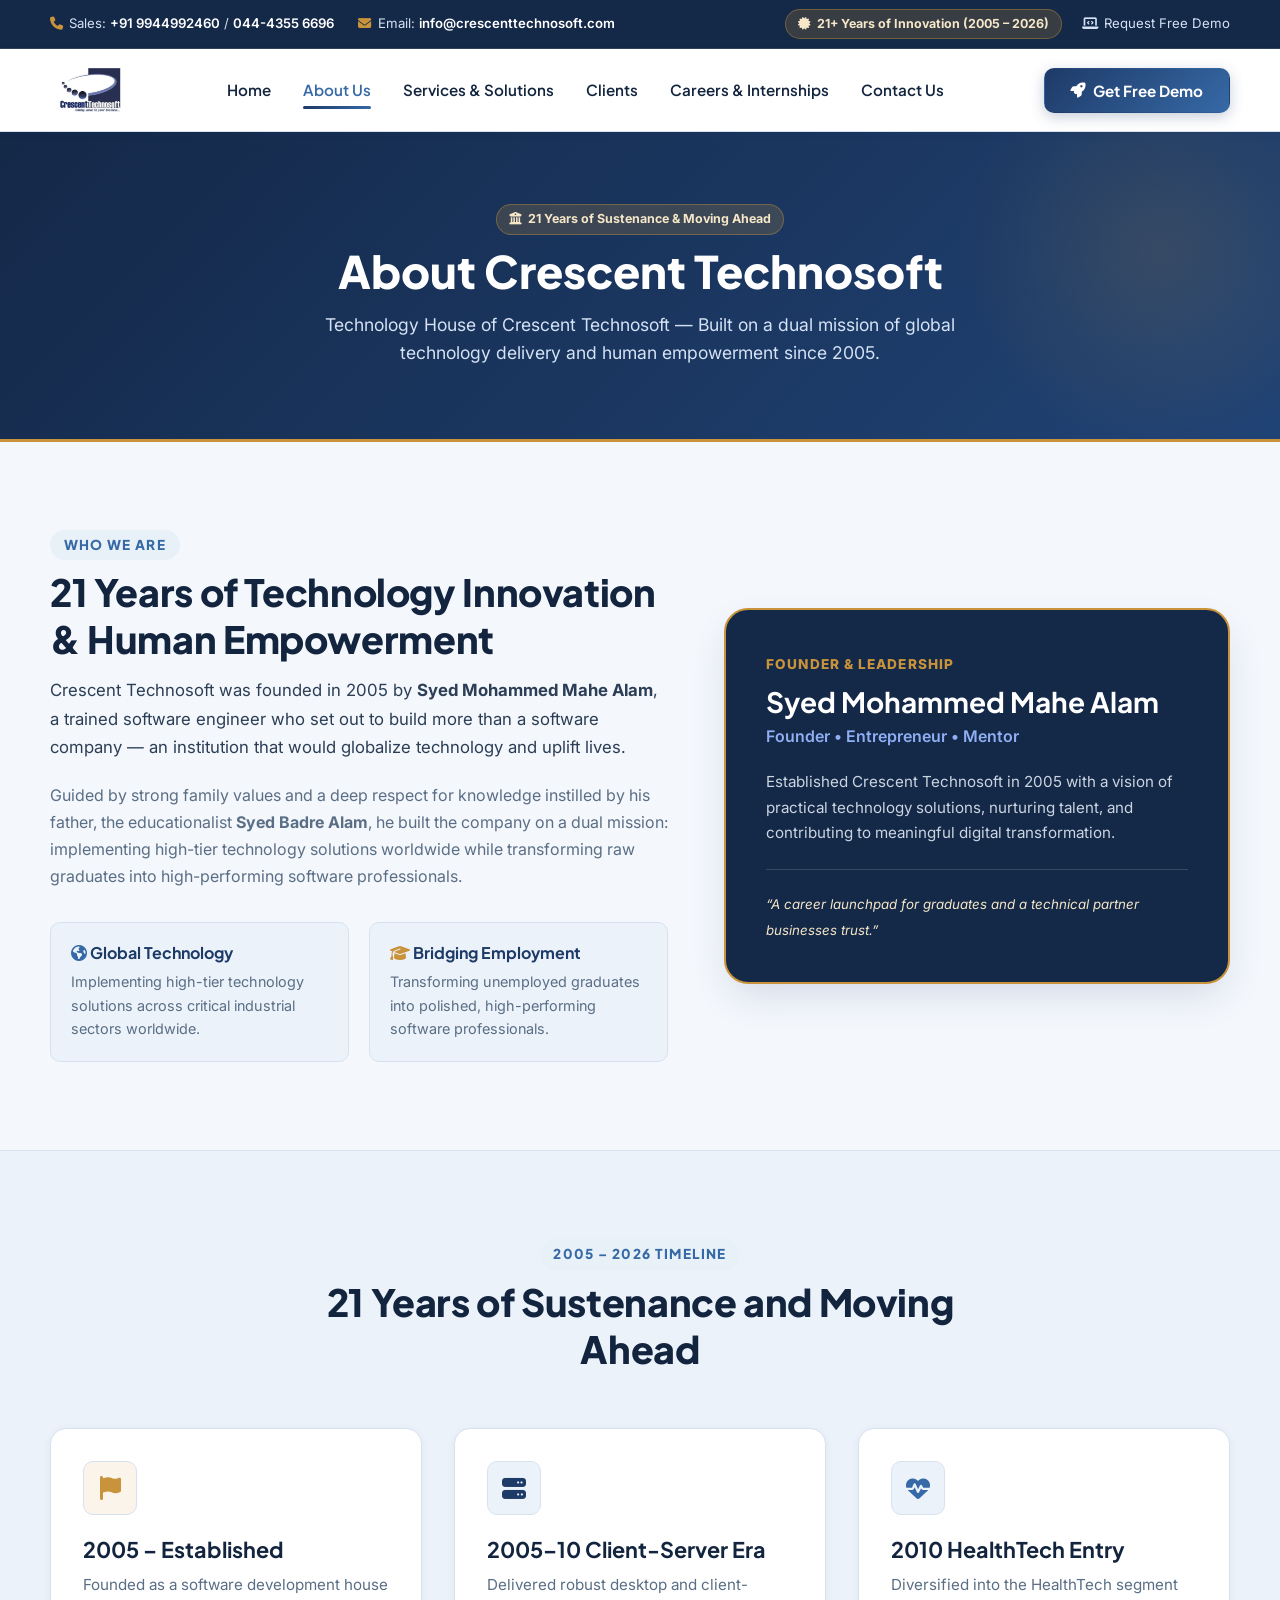
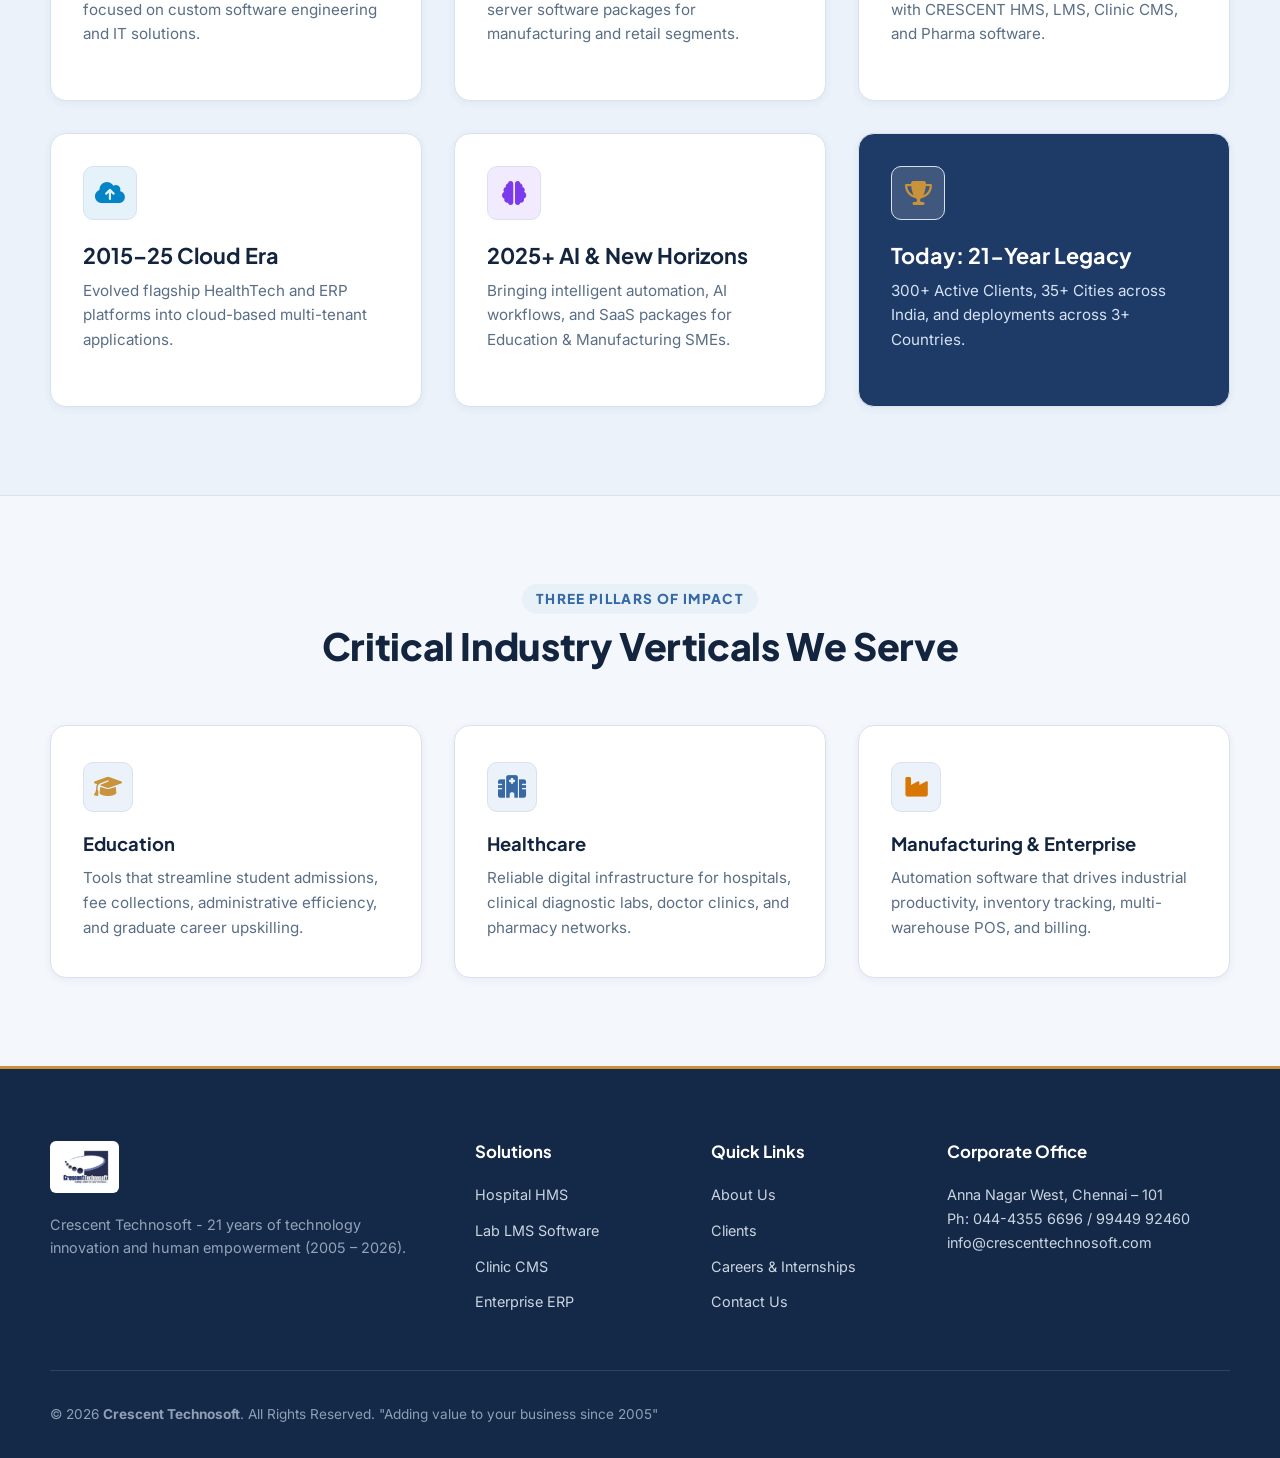
==== about.html @ 534c6450 "First commit" ====
<!DOCTYPE html>
<html lang="en">
<head>
  <meta charset="UTF-8">
  <meta name="viewport" content="width=device-width, initial-scale=1.0">
  <title>About Us | Crescent Technosoft - 21 Years of Technology Innovation (2005 - 2026)</title>
  <meta name="description" content="Learn about Crescent Technosoft founded in 2005 by Syed Mohammed Mahe Alam. Over 21 years empowering 300+ clients across 35+ cities and 3 countries in Healthcare, Education, and Manufacturing.">
  
  <link rel="stylesheet" href="css/styles.css">
  <link rel="stylesheet" href="https://cdnjs.cloudflare.com/ajax/libs/font-awesome/6.4.0/css/all.min.css">
</head>
<body>

  <!-- Top Contact Bar -->
  <header>
    <div class="top-bar">
      <div class="container top-bar-inner">
        <div class="top-contact-list">
          <div class="top-contact-item">
            <i class="fa-solid fa-phone" style="color:var(--accent-gold);"></i>
            <span>Sales: <a href="tel:+919944992460">+91 9944992460</a> / <a href="tel:04443556696">044-4355 6696</a></span>
          </div>
          <div class="top-contact-item">
            <i class="fa-solid fa-envelope" style="color:var(--accent-gold);"></i>
            <span>Email: <a href="mailto:info@crescenttechnosoft.com">info@crescenttechnosoft.com</a></span>
          </div>
        </div>
        <div class="top-right-links">
          <div class="badge-gold">
            <i class="fa-solid fa-certificate"></i>
            <span>21+ Years of Innovation (2005 – 2026)</span>
          </div>
          <a href="#" class="top-contact-item open-demo-modal"><i class="fa-solid fa-laptop-code"></i> Request Free Demo</a>
        </div>
      </div>
    </div>

    <!-- Main Navigation -->
    <nav class="main-header">
      <div class="container nav-container">
        <a href="index.html" class="logo-wrapper" title="Crescent Technosoft Logo">
          <img src="assets/logo.png" alt="Crescent Technosoft Logo - Adding value to your business">
        </a>
        <ul class="nav-menu">
          <li><a href="index.html" class="nav-link">Home</a></li>
          <li><a href="about.html" class="nav-link active">About Us</a></li>
          <li><a href="solutions.html" class="nav-link">Services & Solutions</a></li>
          <li><a href="clients.html" class="nav-link">Clients</a></li>
          <li><a href="careers.html" class="nav-link">Careers & Internships</a></li>
          <li><a href="contact.html" class="nav-link">Contact Us</a></li>
        </ul>
        <div style="display:flex; align-items:center; gap:1rem;">
          <button class="btn btn-primary open-demo-modal"><i class="fa-solid fa-rocket"></i> Get Free Demo</button>
          <button class="mobile-toggle" aria-label="Toggle Navigation"><i class="fa-solid fa-bars"></i></button>
        </div>
      </div>
    </nav>
  </header>

  <!-- Mobile Navigation Drawer -->
  <div class="mobile-drawer">
    <div>
      <div class="mobile-drawer-header">
        <img src="assets/logo.png" alt="Crescent Technosoft Logo" style="height:44px;">
        <button class="close-drawer"><i class="fa-solid fa-xmark"></i></button>
      </div>
      <ul class="mobile-nav-list">
        <li><a href="index.html" class="mobile-nav-link">Home</a></li>
        <li><a href="about.html" class="mobile-nav-link">About Us</a></li>
        <li><a href="solutions.html" class="mobile-nav-link">Services & Solutions</a></li>
        <li><a href="clients.html" class="mobile-nav-link">Our Clients</a></li>
        <li><a href="careers.html" class="mobile-nav-link">Careers & Internships</a></li>
        <li><a href="contact.html" class="mobile-nav-link">Contact Us</a></li>
      </ul>
    </div>
    <div style="margin-top:2rem;">
      <button class="btn btn-primary open-demo-modal" style="width:100%;">Book Software Demo</button>
    </div>
  </div>
  <div class="drawer-overlay"></div>

  <!-- Page Banner Header (Never Empty!) -->
  <section class="page-banner">
    <div class="container">
      <span class="badge-gold"><i class="fa-solid fa-building-columns"></i> 21 Years of Sustenance & Moving Ahead</span>
      <h1 class="page-banner-title">About Crescent Technosoft</h1>
      <p class="page-banner-subtitle">Technology House of Crescent Technosoft — Built on a dual mission of global technology delivery and human empowerment since 2005.</p>
    </div>
  </section>

  <!-- Who We Are -->
  <section class="section">
    <div class="container">
      <div style="display:grid; grid-template-columns: 1.1fr 0.9fr; gap:3.5rem; align-items:center;">
        <div>
          <span class="section-subtitle">Who We Are</span>
          <h2 class="section-title">21 Years of Technology Innovation & Human Empowerment</h2>
          <p style="margin-bottom:1.25rem; color:var(--text-body); font-size:1.05rem; line-height:1.7;">
            Crescent Technosoft was founded in 2005 by <strong>Syed Mohammed Mahe Alam</strong>, a trained software engineer who set out to build more than a software company — an institution that would globalize technology and uplift lives.
          </p>
          <p style="margin-bottom:1.5rem; color:var(--text-muted); line-height:1.7;">
            Guided by strong family values and a deep respect for knowledge instilled by his father, the educationalist <strong>Syed Badre Alam</strong>, he built the company on a dual mission: implementing high-tier technology solutions worldwide while transforming raw graduates into high-performing software professionals.
          </p>

          <div style="display:grid; grid-template-columns:1fr 1fr; gap:1.25rem; margin-top:2rem;">
            <div style="background:var(--bg-subtle); padding:1.25rem; border-radius:var(--radius-md); border:1px solid var(--border-color);">
              <h4 style="color:var(--logo-navy); margin-bottom:0.4rem;"><i class="fa-solid fa-earth-americas" style="color:var(--logo-swoosh-blue);"></i> Global Technology</h4>
              <p style="font-size:0.9rem; color:var(--text-muted);">Implementing high-tier technology solutions across critical industrial sectors worldwide.</p>
            </div>
            <div style="background:var(--bg-subtle); padding:1.25rem; border-radius:var(--radius-md); border:1px solid var(--border-color);">
              <h4 style="color:var(--logo-navy); margin-bottom:0.4rem;"><i class="fa-solid fa-graduation-cap" style="color:var(--accent-gold);"></i> Bridging Employment</h4>
              <p style="font-size:0.9rem; color:var(--text-muted);">Transforming unemployed graduates into polished, high-performing software professionals.</p>
            </div>
          </div>
        </div>

        <div>
          <div style="background:var(--logo-navy-dark); color:#ffffff; padding:2.5rem; border-radius:var(--radius-xl); border:2px solid var(--accent-gold); box-shadow:var(--shadow-lg);">
            <span style="color:var(--accent-gold); font-weight:800; text-transform:uppercase; font-size:0.85rem; letter-spacing:0.08em;">Founder & Leadership</span>
            <h3 style="color:#ffffff; font-size:1.75rem; margin:0.5rem 0 0.25rem;">Syed Mohammed Mahe Alam</h3>
            <p style="color:#8faef3; font-weight:600; margin-bottom:1.25rem;">Founder • Entrepreneur • Mentor</p>
            <p style="color:#cbd5e1; font-size:0.95rem; line-height:1.65; margin-bottom:1.5rem;">
              Established Crescent Technosoft in 2005 with a vision of practical technology solutions, nurturing talent, and contributing to meaningful digital transformation.
            </p>
            <div style="border-top:1px solid rgba(255,255,255,0.15); padding-top:1.25rem;">
              <small style="color:var(--accent-gold-light); font-style:italic;">“A career launchpad for graduates and a technical partner businesses trust.”</small>
            </div>
          </div>
        </div>
      </div>
    </div>
  </section>

  <!-- 21-Year Journey Timeline -->
  <section class="section section-subtle">
    <div class="container">
      <div class="section-header">
        <span class="section-subtitle">2005 – 2026 Timeline</span>
        <h2 class="section-title">21 Years of Sustenance and Moving Ahead</h2>
      </div>

      <div class="solutions-grid">
        <div class="solution-card">
          <div>
            <div class="card-icon-wrapper" style="color:var(--accent-gold); background:rgba(200,147,59,0.1);"><i class="fa-solid fa-flag"></i></div>
            <h3 class="card-title">2005 – Established</h3>
            <p class="card-text">Founded as a software development house focused on custom software engineering and IT solutions.</p>
          </div>
        </div>

        <div class="solution-card">
          <div>
            <div class="card-icon-wrapper"><i class="fa-solid fa-server"></i></div>
            <h3 class="card-title">2005–10 Client-Server Era</h3>
            <p class="card-text">Delivered robust desktop and client-server software packages for manufacturing and retail segments.</p>
          </div>
        </div>

        <div class="solution-card">
          <div>
            <div class="card-icon-wrapper" style="color:var(--logo-swoosh-blue);"><i class="fa-solid fa-heart-pulse"></i></div>
            <h3 class="card-title">2010 HealthTech Entry</h3>
            <p class="card-text">Diversified into the HealthTech segment with CRESCENT HMS, LMS, Clinic CMS, and Pharma software.</p>
          </div>
        </div>

        <div class="solution-card">
          <div>
            <div class="card-icon-wrapper" style="color:#0284c7; background:rgba(2,132,199,0.1);"><i class="fa-solid fa-cloud-arrow-up"></i></div>
            <h3 class="card-title">2015–25 Cloud Era</h3>
            <p class="card-text">Evolved flagship HealthTech and ERP platforms into cloud-based multi-tenant applications.</p>
          </div>
        </div>

        <div class="solution-card">
          <div>
            <div class="card-icon-wrapper" style="color:#7c3aed; background:rgba(124,58,237,0.1);"><i class="fa-solid fa-brain"></i></div>
            <h3 class="card-title">2025+ AI & New Horizons</h3>
            <p class="card-text">Bringing intelligent automation, AI workflows, and SaaS packages for Education & Manufacturing SMEs.</p>
          </div>
        </div>

        <div class="solution-card" style="background:var(--logo-navy); color:#ffffff;">
          <div>
            <div class="card-icon-wrapper" style="background:rgba(255,255,255,0.15); color:var(--accent-gold);"><i class="fa-solid fa-trophy"></i></div>
            <h3 class="card-title" style="color:#ffffff;">Today: 21-Year Legacy</h3>
            <p class="card-text" style="color:#d5e2f5;">300+ Active Clients, 35+ Cities across India, and deployments across 3+ Countries.</p>
          </div>
        </div>
      </div>
    </div>
  </section>

  <!-- Three Pillars of Impact -->
  <section class="section">
    <div class="container">
      <div class="section-header">
        <span class="section-subtitle">Three Pillars of Impact</span>
        <h2 class="section-title">Critical Industry Verticals We Serve</h2>
      </div>

      <div class="features-grid">
        <div class="feature-box">
          <div class="feature-icon-badge" style="color:var(--accent-gold);"><i class="fa-solid fa-graduation-cap"></i></div>
          <h3 class="feature-title">Education</h3>
          <p style="color:var(--text-muted); font-size:0.95rem;">Tools that streamline student admissions, fee collections, administrative efficiency, and graduate career upskilling.</p>
        </div>

        <div class="feature-box">
          <div class="feature-icon-badge" style="color:var(--logo-swoosh-blue);"><i class="fa-solid fa-hospital"></i></div>
          <h3 class="feature-title">Healthcare</h3>
          <p style="color:var(--text-muted); font-size:0.95rem;">Reliable digital infrastructure for hospitals, clinical diagnostic labs, doctor clinics, and pharmacy networks.</p>
        </div>

        <div class="feature-box">
          <div class="feature-icon-badge" style="color:#d97706;"><i class="fa-solid fa-industry"></i></div>
          <h3 class="feature-title">Manufacturing & Enterprise</h3>
          <p style="color:var(--text-muted); font-size:0.95rem;">Automation software that drives industrial productivity, inventory tracking, multi-warehouse POS, and billing.</p>
        </div>
      </div>
    </div>
  </section>

  <!-- Footer -->
  <footer class="footer">
    <div class="container">
      <div class="footer-grid">
        <div class="footer-brand">
          <img src="assets/logo.png" alt="Crescent Technosoft Logo">
          <p>Crescent Technosoft - 21 years of technology innovation and human empowerment (2005 – 2026).</p>
        </div>
        <div>
          <h4 class="footer-heading">Solutions</h4>
          <div class="footer-links">
            <a href="solutions.html#healthcare">Hospital HMS</a>
            <a href="solutions.html#lab">Lab LMS Software</a>
            <a href="solutions.html#clinic">Clinic CMS</a>
            <a href="solutions.html#erp">Enterprise ERP</a>
          </div>
        </div>
        <div>
          <h4 class="footer-heading">Quick Links</h4>
          <div class="footer-links">
            <a href="about.html">About Us</a>
            <a href="clients.html">Clients</a>
            <a href="careers.html">Careers & Internships</a>
            <a href="contact.html">Contact Us</a>
          </div>
        </div>
        <div>
          <h4 class="footer-heading">Corporate Office</h4>
          <p style="font-size:0.9rem; color:#cbd5e1;">
            Anna Nagar West, Chennai – 101<br>
            Ph: 044-4355 6696 / 99449 92460<br>
            info@crescenttechnosoft.com
          </p>
        </div>
      </div>
      <div class="footer-bottom">
        <div>&copy; 2026 <strong>Crescent Technosoft</strong>. All Rights Reserved. "Adding value to your business since 2005"</div>
      </div>
    </div>
  </footer>

  <!-- Modal -->
  <div class="modal-overlay" id="demoModal">
    <div class="modal-container">
      <div class="modal-header">
        <h3 class="modal-title">Request Software Demo</h3>
        <button class="modal-close"><i class="fa-solid fa-xmark"></i></button>
      </div>
      <div class="modal-body">
        <form id="demoForm">
          <div class="form-group">
            <label class="form-label" for="demoName">Full Name *</label>
            <input type="text" id="demoName" class="form-input" required>
          </div>
          <div class="form-group">
            <label class="form-label" for="demoPhone">Phone Number *</label>
            <input type="tel" id="demoPhone" class="form-input" required>
          </div>
          <button type="submit" class="btn btn-primary" style="width:100%;">Submit Demo Request</button>
        </form>
      </div>
    </div>
  </div>

  <script src="js/main.js"></script>
</body>
</html>
---- css/styles.css ----
/* ==========================================================================
   Crescent Technosoft - Master Stylesheet (Corporate Profile Aligned)
   Brand Colors Extracted From Official Logo & Corporate Profile:
   - Primary Corporate Navy: #1e3a67 / #162e52 (Rich Blue, NOT pitch black)
   - Secondary Swoosh Blue: #3669a6 / #4a7bb8
   - Corporate Accent Gold: #c8933b / #d4af37 (From Logo Tagline & Corporate Profile)
   - Soft Blue Tints: #f0f4f9 / #e8f1f8 / #ffffff
   ========================================================================== */

@import url('https://fonts.googleapis.com/css2?family=Inter:wght@400;500;600;700&family=Plus+Jakarta+Sans:wght@500;600;700;800;900&display=swap');

:root {
  /* Logo & Corporate Palette */
  --logo-navy: #1e3a67;
  --logo-navy-dark: #142848;
  --logo-swoosh-blue: #3669a6;
  --logo-slate-blue: #4a7bb8;
  --logo-light-blue: #6b99d2;

  /* Gold Accent from Corporate Profile */
  --accent-gold: #c8933b;
  --accent-gold-light: #f5e7c8;

  /* Gradients */
  --grad-primary: linear-gradient(135deg, #1e3a67 0%, #3669a6 100%);
  --grad-hover: linear-gradient(135deg, #142848 0%, #295388 100%);
  --grad-hero-overlay: linear-gradient(135deg, rgba(20, 40, 72, 0.88) 0%, rgba(54, 105, 166, 0.82) 100%);
  --grad-gold-badge: linear-gradient(135deg, #c8933b 0%, #e6b85c 100%);
  --grad-page-header: linear-gradient(135deg, #142848 0%, #204375 100%);

  /* Background Tints */
  --bg-body: #f4f7fc;
  --bg-surface: #ffffff;
  --bg-subtle: #ebf2fa;
  --bg-card-tint: #f8fafc;
  --border-color: #d8e2ee;
  --border-subtle: #e8f0f8;

  /* Typography */
  --text-dark: #12243e;
  --text-body: #2c3e55;
  --text-muted: #5a6e85;
  --text-light: #8fa0b5;

  /* Shadows */
  --shadow-sm: 0 2px 8px rgba(30, 58, 103, 0.06);
  --shadow-md: 0 8px 24px -4px rgba(30, 58, 103, 0.1);
  --shadow-lg: 0 16px 40px -8px rgba(30, 58, 103, 0.16);

  /* Typography Fonts */
  --font-heading: 'Plus Jakarta Sans', system-ui, -apple-system, sans-serif;
  --font-body: 'Inter', system-ui, -apple-system, sans-serif;

  /* Radii */
  --radius-sm: 6px;
  --radius-md: 10px;
  --radius-lg: 16px;
  --radius-xl: 24px;
  --radius-full: 9999px;

  /* Transitions */
  --transition: all 0.3s cubic-bezier(0.4, 0, 0.2, 1);
}

/* Base Reset */
*, *::before, *::after {
  box-sizing: border-box;
  margin: 0;
  padding: 0;
}

html {
  scroll-behavior: smooth;
  font-size: 16px;
}

body {
  font-family: var(--font-body);
  background-color: var(--bg-body);
  color: var(--text-body);
  line-height: 1.65;
  overflow-x: hidden;
  -webkit-font-smoothing: antialiased;
}

h1, h2, h3, h4, h5, h6 {
  font-family: var(--font-heading);
  color: var(--text-dark);
  font-weight: 700;
  line-height: 1.25;
}

a {
  color: var(--logo-swoosh-blue);
  text-decoration: none;
  transition: var(--transition);
}

a:hover {
  color: var(--logo-navy);
}

ul {
  list-style: none;
}

img {
  max-width: 100%;
  height: auto;
  display: block;
}

.container {
  width: 100%;
  max-width: 1220px;
  margin: 0 auto;
  padding: 0 1.25rem;
}

/* ==========================================================================
   Header & Navigation
   ========================================================================== */
.top-bar {
  background-color: var(--logo-navy-dark);
  color: #d5e2f5;
  font-size: 0.825rem;
  padding: 0.55rem 0;
  border-bottom: 1px solid rgba(255, 255, 255, 0.12);
}

.top-bar-inner {
  display: flex;
  justify-content: space-between;
  align-items: center;
  flex-wrap: wrap;
  gap: 1rem;
}

.top-contact-list {
  display: flex;
  align-items: center;
  gap: 1.5rem;
  flex-wrap: wrap;
}

.top-contact-item {
  display: flex;
  align-items: center;
  gap: 0.4rem;
  color: #d5e2f5;
}

.top-contact-item a {
  color: #ffffff;
  font-weight: 600;
}

.top-contact-item a:hover {
  color: var(--accent-gold);
}

.top-right-links {
  display: flex;
  align-items: center;
  gap: 1.25rem;
}

.badge-gold {
  display: inline-flex;
  align-items: center;
  gap: 0.4rem;
  background: rgba(200, 147, 59, 0.2);
  color: var(--accent-gold-light);
  padding: 0.25rem 0.75rem;
  border-radius: var(--radius-full);
  font-size: 0.78rem;
  font-weight: 700;
  border: 1px solid rgba(200, 147, 59, 0.4);
}

.main-header {
  position: sticky;
  top: 0;
  z-index: 1000;
  background: #ffffff;
  border-bottom: 1px solid var(--border-color);
  box-shadow: var(--shadow-sm);
  transition: var(--transition);
}

.nav-container {
  display: flex;
  justify-content: space-between;
  align-items: center;
  height: 82px;
}

.logo-wrapper img {
  height: 54px;
  width: auto;
  object-fit: contain;
}

.nav-menu {
  display: flex;
  align-items: center;
  gap: 2rem;
}

.nav-link {
  font-family: var(--font-heading);
  font-weight: 600;
  font-size: 0.95rem;
  color: var(--text-dark);
  padding: 0.5rem 0;
  position: relative;
}

.nav-link:hover, .nav-link.active {
  color: var(--logo-swoosh-blue);
}

.nav-link::after {
  content: '';
  position: absolute;
  bottom: -2px;
  left: 0;
  width: 0;
  height: 3px;
  background: var(--grad-primary);
  border-radius: 2px;
  transition: var(--transition);
}

.nav-link:hover::after, .nav-link.active::after {
  width: 100%;
}

.has-dropdown {
  position: relative;
}

.dropdown-menu {
  position: absolute;
  top: 100%;
  left: -10px;
  width: 270px;
  background: #ffffff;
  border-radius: var(--radius-lg);
  box-shadow: var(--shadow-lg);
  padding: 0.65rem 0;
  opacity: 0;
  visibility: hidden;
  transform: translateY(12px);
  transition: var(--transition);
  border: 1px solid var(--border-color);
  z-index: 1100;
}

.has-dropdown:hover .dropdown-menu {
  opacity: 1;
  visibility: visible;
  transform: translateY(0);
}

.dropdown-item {
  display: flex;
  align-items: center;
  gap: 0.75rem;
  padding: 0.65rem 1.25rem;
  color: var(--text-dark);
  font-size: 0.9rem;
  font-weight: 600;
  transition: var(--transition);
}

.dropdown-item:hover {
  background: var(--bg-subtle);
  color: var(--logo-swoosh-blue);
  padding-left: 1.5rem;
}

/* Buttons */
.btn {
  display: inline-flex;
  align-items: center;
  justify-content: center;
  gap: 0.5rem;
  font-family: var(--font-heading);
  font-weight: 700;
  font-size: 0.95rem;
  padding: 0.75rem 1.6rem;
  border-radius: var(--radius-md);
  border: 1px solid transparent;
  cursor: pointer;
  transition: var(--transition);
  white-space: nowrap;
}

.btn-primary {
  background: var(--grad-primary);
  color: #ffffff;
  box-shadow: 0 4px 14px rgba(30, 58, 103, 0.25);
}

.btn-primary:hover {
  background: var(--grad-hover);
  color: #ffffff;
  transform: translateY(-2px);
  box-shadow: 0 8px 20px rgba(30, 58, 103, 0.35);
}

.btn-gold {
  background: var(--grad-gold-badge);
  color: var(--logo-navy-dark);
  box-shadow: 0 4px 14px rgba(200, 147, 59, 0.3);
}

.btn-gold:hover {
  background: linear-gradient(135deg, #b8860b 0%, #d4af37 100%);
  color: #ffffff;
  transform: translateY(-2px);
}

.btn-secondary {
  background: #ffffff;
  color: var(--logo-navy);
  border: 1px solid var(--border-color);
  box-shadow: var(--shadow-sm);
}

.btn-secondary:hover {
  background: var(--bg-subtle);
  border-color: var(--logo-swoosh-blue);
  transform: translateY(-2px);
}

.btn-outline {
  border-color: var(--logo-swoosh-blue);
  color: var(--logo-swoosh-blue);
  background: transparent;
}

.btn-outline:hover {
  background: var(--logo-swoosh-blue);
  color: #ffffff;
  transform: translateY(-2px);
}

.btn-sm {
  padding: 0.45rem 1.1rem;
  font-size: 0.85rem;
}

.mobile-toggle {
  display: none;
  background: none;
  border: none;
  font-size: 1.6rem;
  color: var(--text-dark);
  cursor: pointer;
}

/* Mobile Drawer */
.mobile-drawer {
  position: fixed;
  top: 0;
  right: -100%;
  width: 300px;
  height: 100vh;
  background: #ffffff;
  z-index: 2000;
  box-shadow: var(--shadow-lg);
  padding: 2rem 1.5rem;
  transition: var(--transition);
  display: flex;
  flex-direction: column;
  justify-content: space-between;
}

.mobile-drawer.active { right: 0; }

.mobile-drawer-header {
  display: flex;
  justify-content: space-between;
  align-items: center;
  margin-bottom: 2rem;
  padding-bottom: 1rem;
  border-bottom: 1px solid var(--border-color);
}

.close-drawer {
  background: none;
  border: none;
  font-size: 1.5rem;
  color: var(--text-dark);
  cursor: pointer;
}

.mobile-nav-list {
  display: flex;
  flex-direction: column;
  gap: 1.25rem;
}

.mobile-nav-link {
  font-family: var(--font-heading);
  font-size: 1.05rem;
  font-weight: 600;
  color: var(--text-dark);
}

.drawer-overlay {
  position: fixed;
  inset: 0;
  background: rgba(20, 40, 72, 0.5);
  z-index: 1999;
  opacity: 0;
  pointer-events: none;
  transition: var(--transition);
}

.drawer-overlay.active {
  opacity: 1;
  pointer-events: auto;
}

/* ==========================================================================
   Hero Header Banner (Universal for Homepage & Inner Pages)
   ========================================================================== */
/* Page Banner for Inner Pages (About Us, Services, Clients, Careers, Contact) */
.page-banner {
  background: var(--grad-page-header);
  color: #ffffff;
  padding: 4.5rem 0 4.5rem;
  text-align: center;
  position: relative;
  overflow: hidden;
  border-bottom: 3px solid var(--accent-gold);
}

.page-banner::before {
  content: '';
  position: absolute;
  top: -80px;
  right: -80px;
  width: 400px;
  height: 400px;
  border-radius: 50%;
  background: radial-gradient(circle, rgba(200, 147, 59, 0.15) 0%, rgba(0,0,0,0) 70%);
  pointer-events: none;
}

.page-banner-title {
  color: #ffffff;
  font-size: 2.8rem;
  font-weight: 800;
  margin: 0.5rem 0 0.75rem;
}

.page-banner-subtitle {
  color: #d5e2f5;
  max-width: 650px;
  margin: 0 auto;
  font-size: 1.1rem;
  line-height: 1.6;
}

/* Homepage Hero Section */
.hero-section {
  position: relative;
  min-height: 580px;
  display: flex;
  align-items: center;
  padding: 5.5rem 0;
  overflow: hidden;
  color: #ffffff;
}

.hero-bg-slider {
  position: absolute;
  inset: 0;
  z-index: 1;
}

.hero-bg-slide {
  position: absolute;
  inset: 0;
  background-size: cover;
  background-position: center;
  opacity: 0;
  transition: opacity 1.2s ease-in-out;
  transform: scale(1.03);
}

.hero-bg-slide.active {
  opacity: 1;
  transform: scale(1);
}

.hero-overlay {
  position: absolute;
  inset: 0;
  z-index: 2;
  background: var(--grad-hero-overlay);
}

.hero-content-wrapper {
  position: relative;
  z-index: 3;
  width: 100%;
}

.hero-grid {
  display: grid;
  grid-template-columns: 1.15fr 0.85fr;
  gap: 3.5rem;
  align-items: center;
}

.hero-pill {
  display: inline-flex;
  align-items: center;
  gap: 0.5rem;
  background: rgba(255, 255, 255, 0.15);
  border: 1px solid rgba(255, 255, 255, 0.3);
  padding: 0.45rem 1.2rem;
  border-radius: var(--radius-full);
  font-size: 0.85rem;
  font-weight: 700;
  color: #ffffff;
  backdrop-filter: blur(8px);
  margin-bottom: 1.5rem;
}

.hero-title {
  font-size: 3.2rem;
  font-weight: 800;
  color: #ffffff;
  line-height: 1.15;
  margin-bottom: 1.25rem;
  letter-spacing: -0.02em;
}

.hero-title span {
  color: #8faef3;
}

.hero-subtitle {
  font-size: 1.15rem;
  color: #e2ecf9;
  margin-bottom: 2.25rem;
  line-height: 1.7;
  max-width: 580px;
}

.hero-actions {
  display: flex;
  align-items: center;
  gap: 1.25rem;
  flex-wrap: wrap;
}

.hero-visual-frame {
  position: relative;
  background: rgba(255, 255, 255, 0.12);
  padding: 0.75rem;
  border-radius: var(--radius-xl);
  box-shadow: 0 25px 50px -12px rgba(0, 0, 0, 0.5);
  border: 1px solid rgba(255, 255, 255, 0.25);
  backdrop-filter: blur(12px);
}

.hero-visual-frame img {
  border-radius: var(--radius-lg);
  display: block;
}

.floating-badge {
  position: absolute;
  bottom: -20px;
  left: -20px;
  background: #ffffff;
  padding: 0.85rem 1.35rem;
  border-radius: var(--radius-lg);
  box-shadow: var(--shadow-lg);
  border: 1px solid var(--border-color);
  display: flex;
  align-items: center;
  gap: 0.85rem;
  color: var(--text-dark);
}

.badge-icon {
  width: 42px;
  height: 42px;
  border-radius: 50%;
  background: rgba(54, 105, 166, 0.12);
  color: var(--logo-swoosh-blue);
  display: flex;
  align-items: center;
  justify-content: center;
  font-size: 1.2rem;
}

.hero-slider-nav {
  display: flex;
  gap: 0.5rem;
  margin-top: 2rem;
}

.hero-slider-dot {
  width: 10px;
  height: 10px;
  border-radius: 50%;
  background: rgba(255, 255, 255, 0.35);
  cursor: pointer;
  transition: var(--transition);
}

.hero-slider-dot.active {
  width: 30px;
  border-radius: var(--radius-full);
  background: var(--accent-gold);
}

/* ==========================================================================
   Stats Bar Floating Component
   ========================================================================== */
.stats-bar-wrapper {
  margin-top: -3rem;
  position: relative;
  z-index: 10;
}

.stats-card {
  background: #ffffff;
  border-radius: var(--radius-xl);
  box-shadow: var(--shadow-lg);
  border: 1px solid var(--border-color);
  padding: 2.25rem 3rem;
}

.stats-grid {
  display: grid;
  grid-template-columns: repeat(4, 1fr);
  gap: 2rem;
  text-align: center;
}

.stat-item {
  position: relative;
}

.stat-item:not(:last-child)::after {
  content: '';
  position: absolute;
  right: -1rem;
  top: 15%;
  height: 70%;
  width: 1px;
  background: var(--border-color);
}

.stat-number {
  font-family: var(--font-heading);
  font-size: 2.6rem;
  font-weight: 800;
  color: var(--logo-navy);
  line-height: 1;
  margin-bottom: 0.4rem;
}

.stat-label {
  font-size: 0.875rem;
  color: var(--text-muted);
  font-weight: 700;
  text-transform: uppercase;
  letter-spacing: 0.05em;
}

/* ==========================================================================
   Sections & Cards Styling (Rich Logo Colors)
   ========================================================================== */
.section {
  padding: 5.5rem 0;
}

.section-subtle {
  background-color: var(--bg-subtle);
  border-top: 1px solid var(--border-color);
  border-bottom: 1px solid var(--border-color);
}

.section-header {
  text-align: center;
  max-width: 680px;
  margin: 0 auto 3.5rem;
}

.section-subtitle {
  font-family: var(--font-heading);
  font-weight: 800;
  font-size: 0.85rem;
  text-transform: uppercase;
  letter-spacing: 0.1em;
  color: var(--logo-swoosh-blue);
  margin-bottom: 0.5rem;
  display: inline-block;
  background: #e8f1f8;
  padding: 0.25rem 0.85rem;
  border-radius: var(--radius-full);
}

.section-title {
  font-size: 2.35rem;
  font-weight: 800;
  color: var(--text-dark);
  margin-bottom: 0.85rem;
  letter-spacing: -0.01em;
}

.section-description {
  font-size: 1.05rem;
  color: var(--text-muted);
  line-height: 1.6;
}

/* Filter Nav */
.filter-nav {
  display: flex;
  justify-content: center;
  gap: 0.65rem;
  margin-bottom: 3rem;
  flex-wrap: wrap;
}

.filter-btn {
  background: #ffffff;
  border: 1px solid var(--border-color);
  padding: 0.65rem 1.35rem;
  border-radius: var(--radius-full);
  font-family: var(--font-heading);
  font-weight: 700;
  font-size: 0.9rem;
  color: var(--text-body);
  cursor: pointer;
  transition: var(--transition);
  box-shadow: var(--shadow-sm);
}

.filter-btn:hover, .filter-btn.active {
  background: var(--grad-primary);
  color: #ffffff;
  border-color: transparent;
  box-shadow: 0 6px 16px rgba(30, 58, 103, 0.25);
}

/* Solutions Grid */
.solutions-grid {
  display: grid;
  grid-template-columns: repeat(auto-fill, minmax(350px, 1fr));
  gap: 2rem;
}

.solution-card {
  background: var(--bg-surface);
  border-radius: var(--radius-lg);
  padding: 2rem;
  border: 1px solid var(--border-color);
  box-shadow: var(--shadow-sm);
  display: flex;
  flex-direction: column;
  justify-content: space-between;
  transition: var(--transition);
  position: relative;
  overflow: hidden;
}

.solution-card::before {
  content: '';
  position: absolute;
  top: 0;
  left: 0;
  width: 100%;
  height: 4px;
  background: var(--grad-primary);
  opacity: 0;
  transition: var(--transition);
}

.solution-card:hover {
  transform: translateY(-6px);
  box-shadow: var(--shadow-lg);
  border-color: var(--logo-swoosh-blue);
}

.solution-card:hover::before {
  opacity: 1;
}

.card-icon-wrapper {
  width: 54px;
  height: 54px;
  border-radius: var(--radius-md);
  background: var(--bg-subtle);
  color: var(--logo-navy);
  display: flex;
  align-items: center;
  justify-content: center;
  font-size: 1.5rem;
  margin-bottom: 1.35rem;
  border: 1px solid var(--border-color);
}

.card-title {
  font-size: 1.35rem;
  font-weight: 700;
  margin-bottom: 0.65rem;
  color: var(--text-dark);
}

.card-text {
  font-size: 0.95rem;
  color: var(--text-muted);
  margin-bottom: 1.35rem;
  line-height: 1.6;
}

.card-features-list {
  margin-bottom: 1.75rem;
}

.card-features-list li {
  display: flex;
  align-items: center;
  gap: 0.6rem;
  font-size: 0.875rem;
  color: var(--text-body);
  margin-bottom: 0.5rem;
  font-weight: 500;
}

.card-features-list i {
  color: var(--logo-swoosh-blue);
  font-size: 0.9rem;
}

.card-footer {
  padding-top: 1.25rem;
  border-top: 1px solid var(--border-color);
  display: flex;
  justify-content: space-between;
  align-items: center;
}

.link-arrow {
  font-weight: 700;
  display: inline-flex;
  align-items: center;
  gap: 0.4rem;
  color: var(--logo-swoosh-blue);
}

.link-arrow i {
  transition: var(--transition);
}

.link-arrow:hover i {
  transform: translateX(4px);
}

/* Feature Boxes Grid */
.features-grid {
  display: grid;
  grid-template-columns: repeat(3, 1fr);
  gap: 2rem;
}

.feature-box {
  background: var(--bg-surface);
  padding: 2.25rem 2rem;
  border-radius: var(--radius-lg);
  border: 1px solid var(--border-color);
  box-shadow: var(--shadow-sm);
  transition: var(--transition);
}

.feature-box:hover {
  transform: translateY(-4px);
  box-shadow: var(--shadow-md);
  border-color: var(--logo-swoosh-blue);
}

.feature-icon-badge {
  width: 50px;
  height: 50px;
  border-radius: var(--radius-md);
  background: var(--bg-subtle);
  color: var(--logo-navy);
  display: flex;
  align-items: center;
  justify-content: center;
  font-size: 1.4rem;
  margin-bottom: 1.25rem;
  border: 1px solid var(--border-color);
}

.feature-title {
  font-size: 1.15rem;
  font-weight: 700;
  margin-bottom: 0.65rem;
}

/* Brochure Download Card */
.brochure-card {
  background: var(--grad-primary);
  color: #ffffff;
  border-radius: var(--radius-xl);
  padding: 3rem;
  display: flex;
  align-items: center;
  justify-content: space-between;
  gap: 2.5rem;
  box-shadow: var(--shadow-lg);
}

.brochure-list {
  display: grid;
  grid-template-columns: repeat(auto-fill, minmax(250px, 1fr));
  gap: 1.25rem;
  width: 100%;
}

.brochure-item {
  background: rgba(255, 255, 255, 0.12);
  border: 1px solid rgba(255, 255, 255, 0.25);
  border-radius: var(--radius-md);
  padding: 1.15rem 1.25rem;
  display: flex;
  align-items: center;
  justify-content: space-between;
  backdrop-filter: blur(8px);
  transition: var(--transition);
}

.brochure-item:hover {
  background: rgba(255, 255, 255, 0.22);
  transform: translateY(-3px);
}

.brochure-title {
  font-weight: 700;
  font-size: 0.95rem;
  color: #ffffff;
}

/* Testimonials */
.testimonial-card {
  background: var(--bg-surface);
  border-radius: var(--radius-xl);
  padding: 2.75rem;
  border: 1px solid var(--border-color);
  box-shadow: var(--shadow-md);
  position: relative;
}

.quote-icon {
  font-size: 2.5rem;
  color: rgba(54, 105, 166, 0.15);
  position: absolute;
  top: 2rem;
  right: 2.5rem;
}

.testimonial-text {
  font-size: 1.1rem;
  color: var(--text-body);
  font-style: italic;
  margin-bottom: 2rem;
  line-height: 1.7;
}

.client-profile {
  display: flex;
  align-items: center;
  gap: 1rem;
}

.client-avatar {
  width: 50px;
  height: 50px;
  border-radius: 50%;
  background: var(--grad-primary);
  color: #ffffff;
  display: flex;
  align-items: center;
  justify-content: center;
  font-weight: 800;
  font-size: 1.1rem;
}

.client-name {
  font-family: var(--font-heading);
  font-weight: 700;
  font-size: 1.05rem;
  color: var(--text-dark);
}

.client-org {
  font-size: 0.875rem;
  color: var(--text-muted);
}

/* ==========================================================================
   Global Office Locations Grid - Perfectly Aligned 3-Column Layout (6 Cards)
   ========================================================================== */
.locations-grid {
  display: grid;
  grid-template-columns: repeat(3, 1fr);
  gap: 1.75rem;
}

.location-card {
  background: var(--bg-surface);
  border-radius: var(--radius-lg);
  padding: 1.75rem;
  border: 1px solid var(--border-color);
  box-shadow: var(--shadow-sm);
  transition: var(--transition);
  display: flex;
  flex-direction: column;
  justify-content: space-between;
}

.location-card:hover {
  box-shadow: var(--shadow-md);
  border-color: var(--logo-swoosh-blue);
  transform: translateY(-4px);
}

.location-flag {
  font-size: 1.6rem;
  margin-bottom: 0.6rem;
  display: inline-block;
}

.location-title {
  font-size: 1.15rem;
  font-weight: 700;
  margin-bottom: 0.5rem;
  color: var(--text-dark);
}

.location-detail {
  font-size: 0.9rem;
  color: var(--text-muted);
  line-height: 1.6;
}

/* Tech Badges */
.tech-pill-list {
  display: flex;
  flex-wrap: wrap;
  gap: 0.65rem;
  margin-top: 1.25rem;
}

.tech-pill {
  background: var(--bg-subtle);
  border: 1px solid var(--border-color);
  color: var(--logo-navy);
  padding: 0.35rem 0.85rem;
  border-radius: var(--radius-full);
  font-size: 0.85rem;
  font-weight: 600;
}

/* Footer */
.footer {
  background: var(--logo-navy-dark);
  color: #cbd5e1;
  padding: 4.5rem 0 2rem;
  font-size: 0.9rem;
  border-top: 3px solid var(--accent-gold);
}

.footer-grid {
  display: grid;
  grid-template-columns: 2fr 1fr 1fr 1.5fr;
  gap: 3rem;
  margin-bottom: 3.5rem;
}

.footer-brand img {
  height: 52px;
  width: auto;
  background: #ffffff;
  padding: 6px;
  border-radius: var(--radius-sm);
}

.footer-brand p {
  margin-top: 1.25rem;
  color: #94a3b8;
  line-height: 1.65;
}

.footer-heading {
  font-family: var(--font-heading);
  color: #ffffff;
  font-size: 1.05rem;
  font-weight: 700;
  margin-bottom: 1.35rem;
}

.footer-links {
  display: flex;
  flex-direction: column;
  gap: 0.75rem;
}

.footer-links a {
  color: #cbd5e1;
  transition: var(--transition);
}

.footer-links a:hover {
  color: var(--accent-gold);
  padding-left: 0.35rem;
}

.footer-bottom {
  padding-top: 2rem;
  border-top: 1px solid rgba(255, 255, 255, 0.12);
  display: flex;
  justify-content: space-between;
  align-items: center;
  flex-wrap: wrap;
  gap: 1rem;
  font-size: 0.85rem;
  color: #8fa0b5;
}

/* Modal Dialog */
.modal-overlay {
  position: fixed;
  inset: 0;
  background: rgba(20, 40, 72, 0.7);
  backdrop-filter: blur(4px);
  z-index: 3000;
  display: flex;
  align-items: center;
  justify-content: center;
  padding: 1.5rem;
  opacity: 0;
  pointer-events: none;
  transition: var(--transition);
}

.modal-overlay.active {
  opacity: 1;
  pointer-events: auto;
}

.modal-container {
  background: var(--bg-surface);
  width: 100%;
  max-width: 560px;
  border-radius: var(--radius-xl);
  box-shadow: var(--shadow-lg);
  overflow: hidden;
  position: relative;
  border: 1px solid var(--border-color);
}

.modal-header {
  background: var(--grad-primary);
  color: #ffffff;
  padding: 1.5rem 2rem;
  display: flex;
  justify-content: space-between;
  align-items: center;
}

.modal-title {
  color: #ffffff;
  font-size: 1.25rem;
  font-weight: 700;
}

.modal-close {
  background: rgba(255, 255, 255, 0.2);
  border: none;
  color: #ffffff;
  width: 32px;
  height: 32px;
  border-radius: 50%;
  cursor: pointer;
  display: flex;
  align-items: center;
  justify-content: center;
  font-size: 1.1rem;
}

.modal-body {
  padding: 2rem;
}

.form-group {
  margin-bottom: 1.25rem;
}

.form-label {
  display: block;
  font-size: 0.875rem;
  font-weight: 600;
  color: var(--text-dark);
  margin-bottom: 0.4rem;
}

.form-input, .form-select, .form-textarea {
  width: 100%;
  padding: 0.75rem 1rem;
  border: 1px solid var(--border-color);
  border-radius: var(--radius-md);
  font-family: var(--font-body);
  font-size: 0.95rem;
  color: var(--text-dark);
  background: var(--bg-surface);
  transition: var(--transition);
}

.form-input:focus, .form-select:focus, .form-textarea:focus {
  outline: none;
  border-color: var(--logo-swoosh-blue);
  box-shadow: 0 0 0 3px rgba(54, 105, 166, 0.15);
}

/* Toast */
.toast-notification {
  position: fixed;
  bottom: 2rem;
  right: 2rem;
  background: var(--logo-navy);
  color: #ffffff;
  padding: 1rem 1.5rem;
  border-radius: var(--radius-md);
  box-shadow: var(--shadow-lg);
  display: flex;
  align-items: center;
  gap: 0.75rem;
  z-index: 4000;
  opacity: 0;
  pointer-events: none;
  transition: var(--transition);
}

.toast-notification.active {
  opacity: 1;
  pointer-events: auto;
}

/* Media Queries */
@media (max-width: 1024px) {
  .hero-grid {
    grid-template-columns: 1fr;
    text-align: center;
  }
  .hero-subtitle {
    margin-left: auto;
    margin-right: auto;
  }
  .hero-actions {
    justify-content: center;
  }
  .hero-slider-nav {
    justify-content: center;
  }
  .stats-grid {
    grid-template-columns: repeat(2, 1fr);
    gap: 1.5rem;
  }
  .stat-item:nth-child(2)::after {
    display: none;
  }
  .features-grid {
    grid-template-columns: repeat(2, 1fr);
  }
  .locations-grid {
    grid-template-columns: repeat(2, 1fr);
  }
  .brochure-card {
    flex-direction: column;
    align-items: flex-start;
  }
  .footer-grid {
    grid-template-columns: 1fr 1fr;
  }
}

@media (max-width: 768px) {
  .top-bar-inner {
    flex-direction: column;
    align-items: flex-start;
  }
  .nav-menu {
    display: none;
  }
  .mobile-toggle {
    display: block;
  }
  .hero-title {
    font-size: 2.25rem;
  }
  .page-banner-title {
    font-size: 2.1rem;
  }
  .stats-grid {
    grid-template-columns: 1fr;
  }
  .stat-item::after {
    display: none !important;
  }
  .features-grid {
    grid-template-columns: 1fr;
  }
  .locations-grid {
    grid-template-columns: 1fr;
  }
  .footer-grid {
    grid-template-columns: 1fr;
  }
}
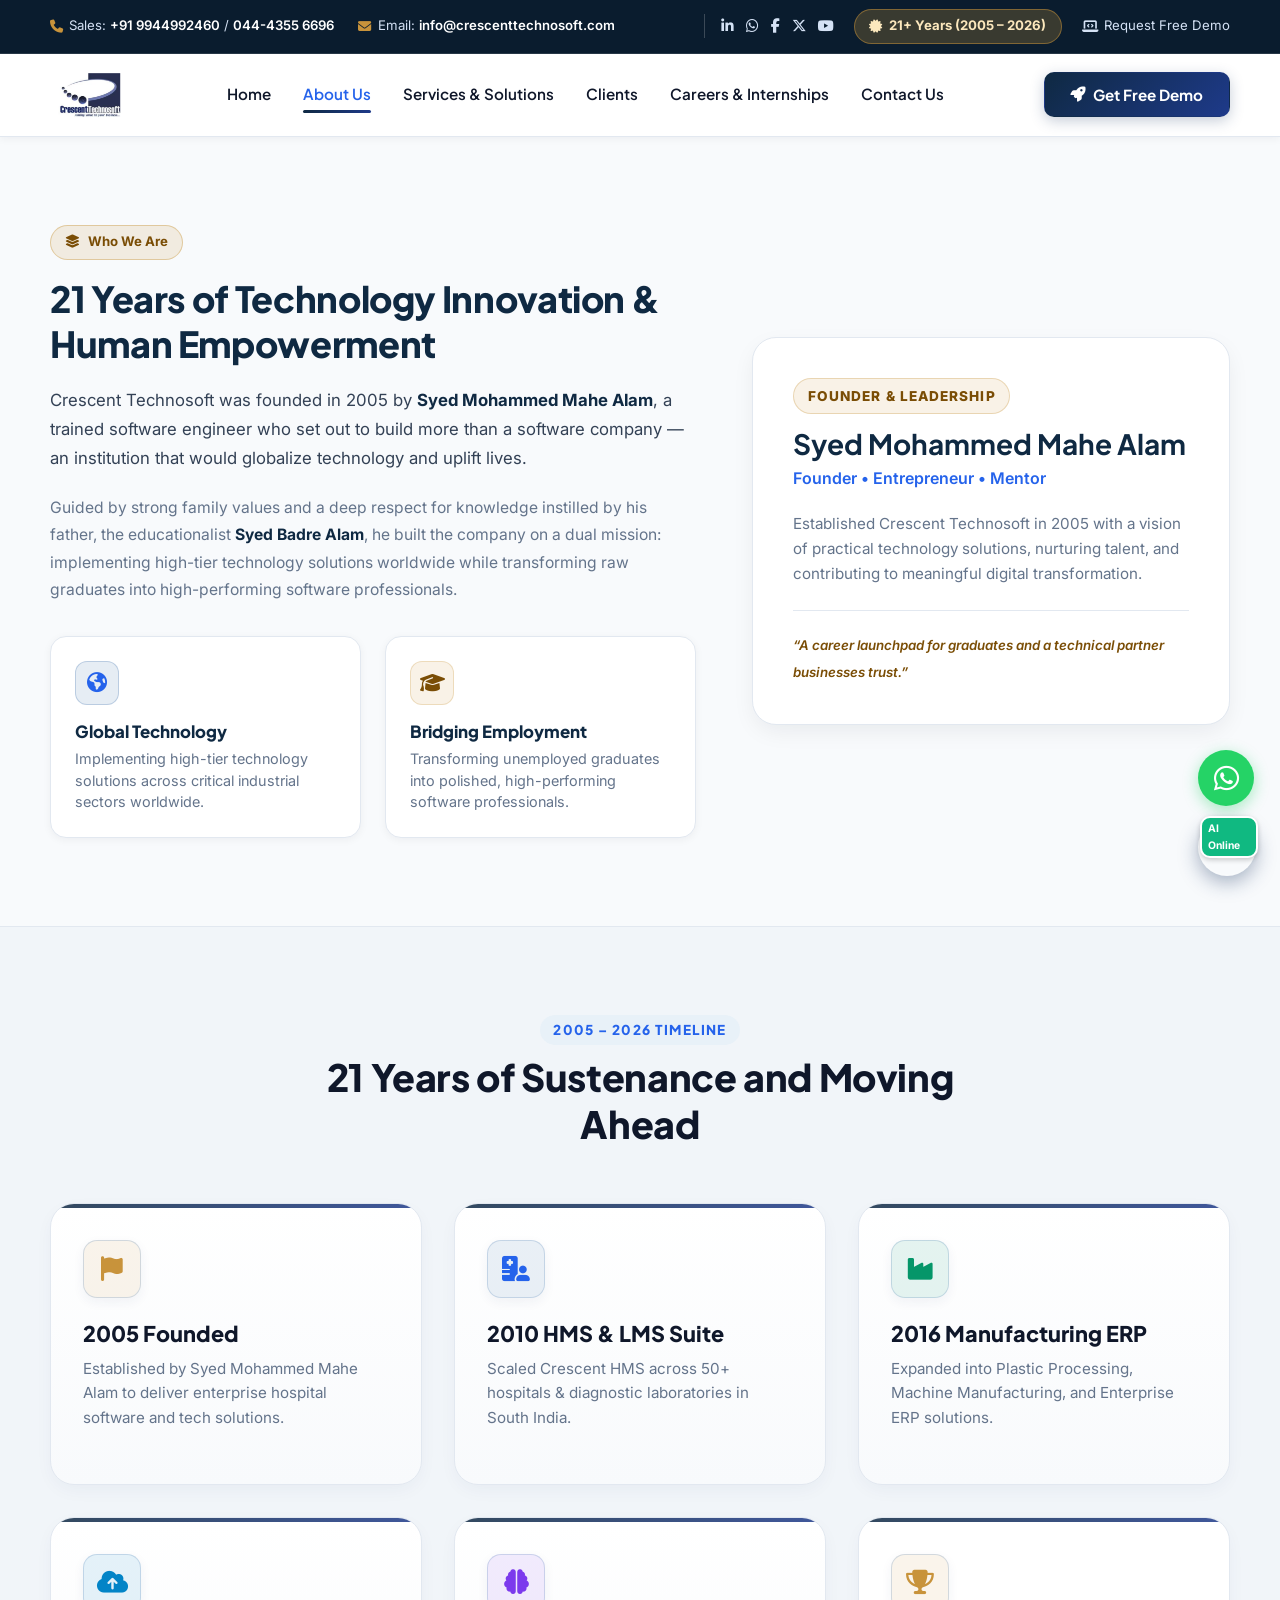
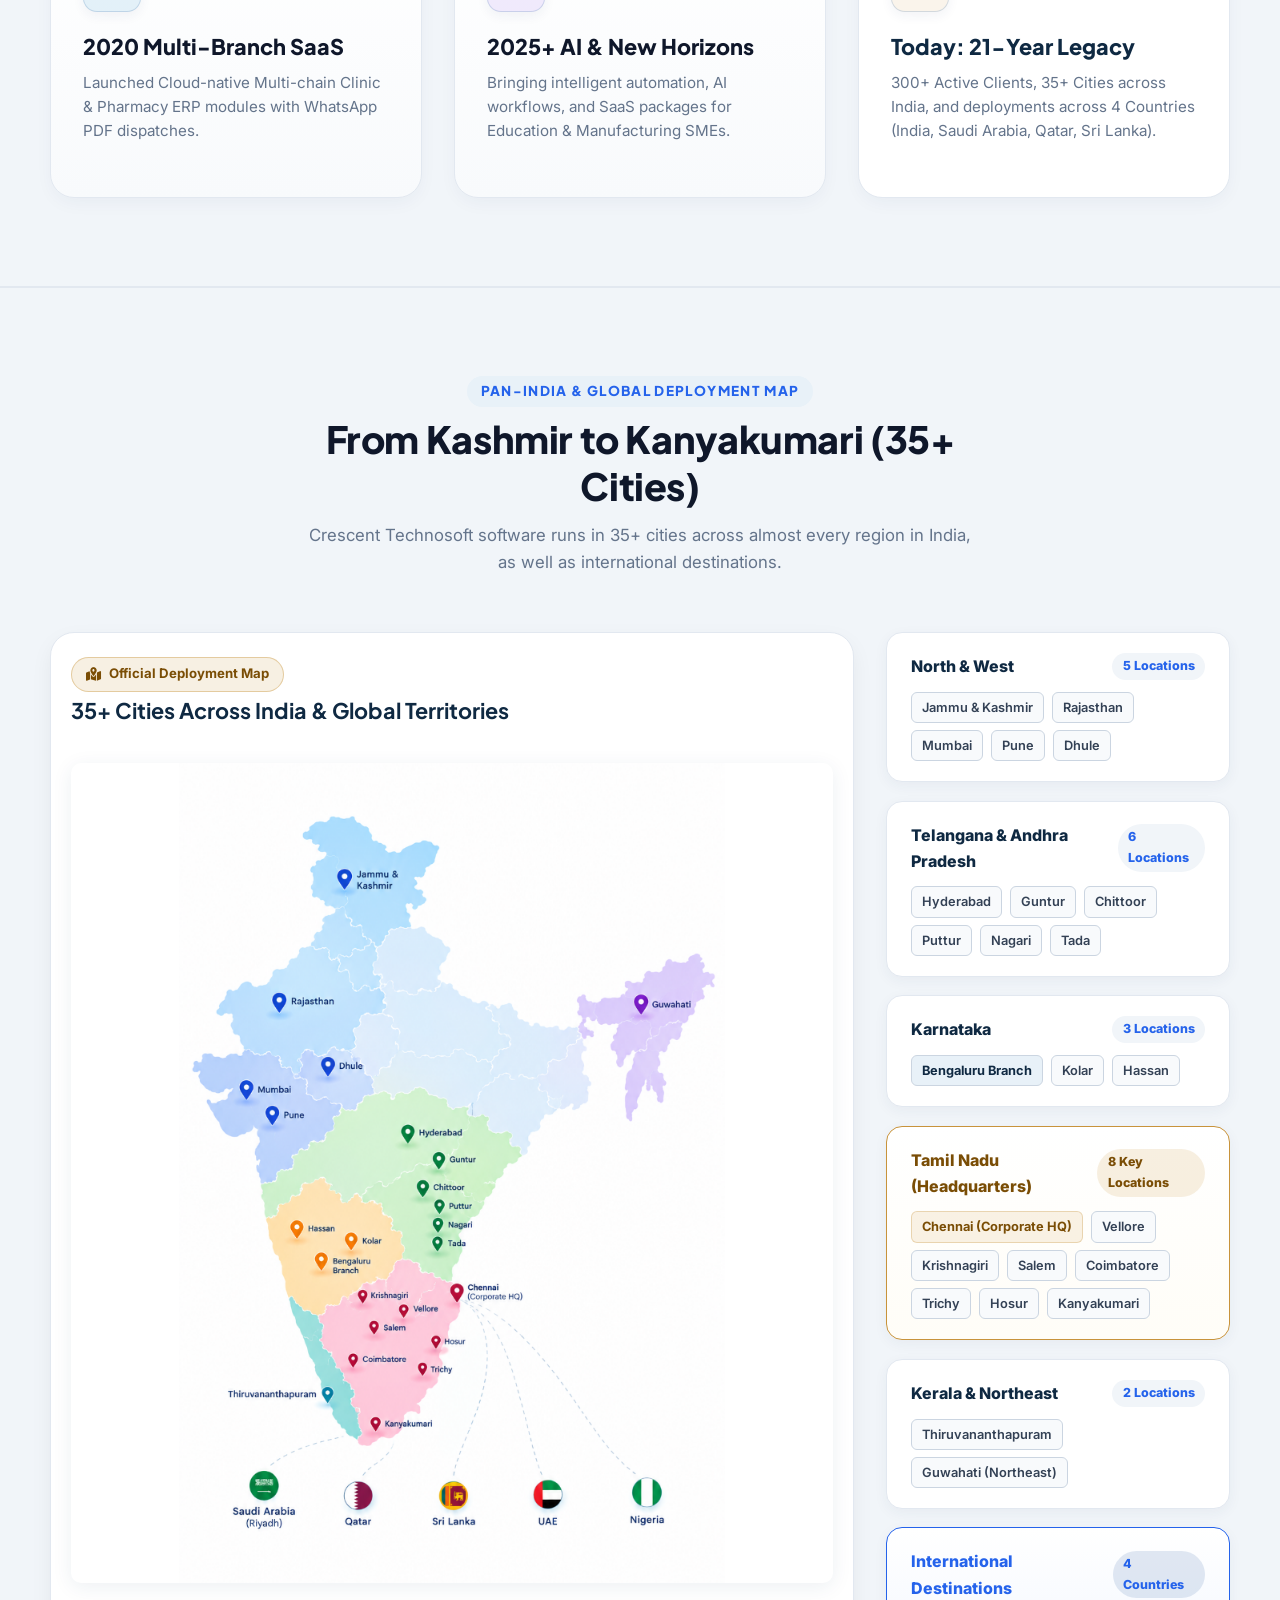
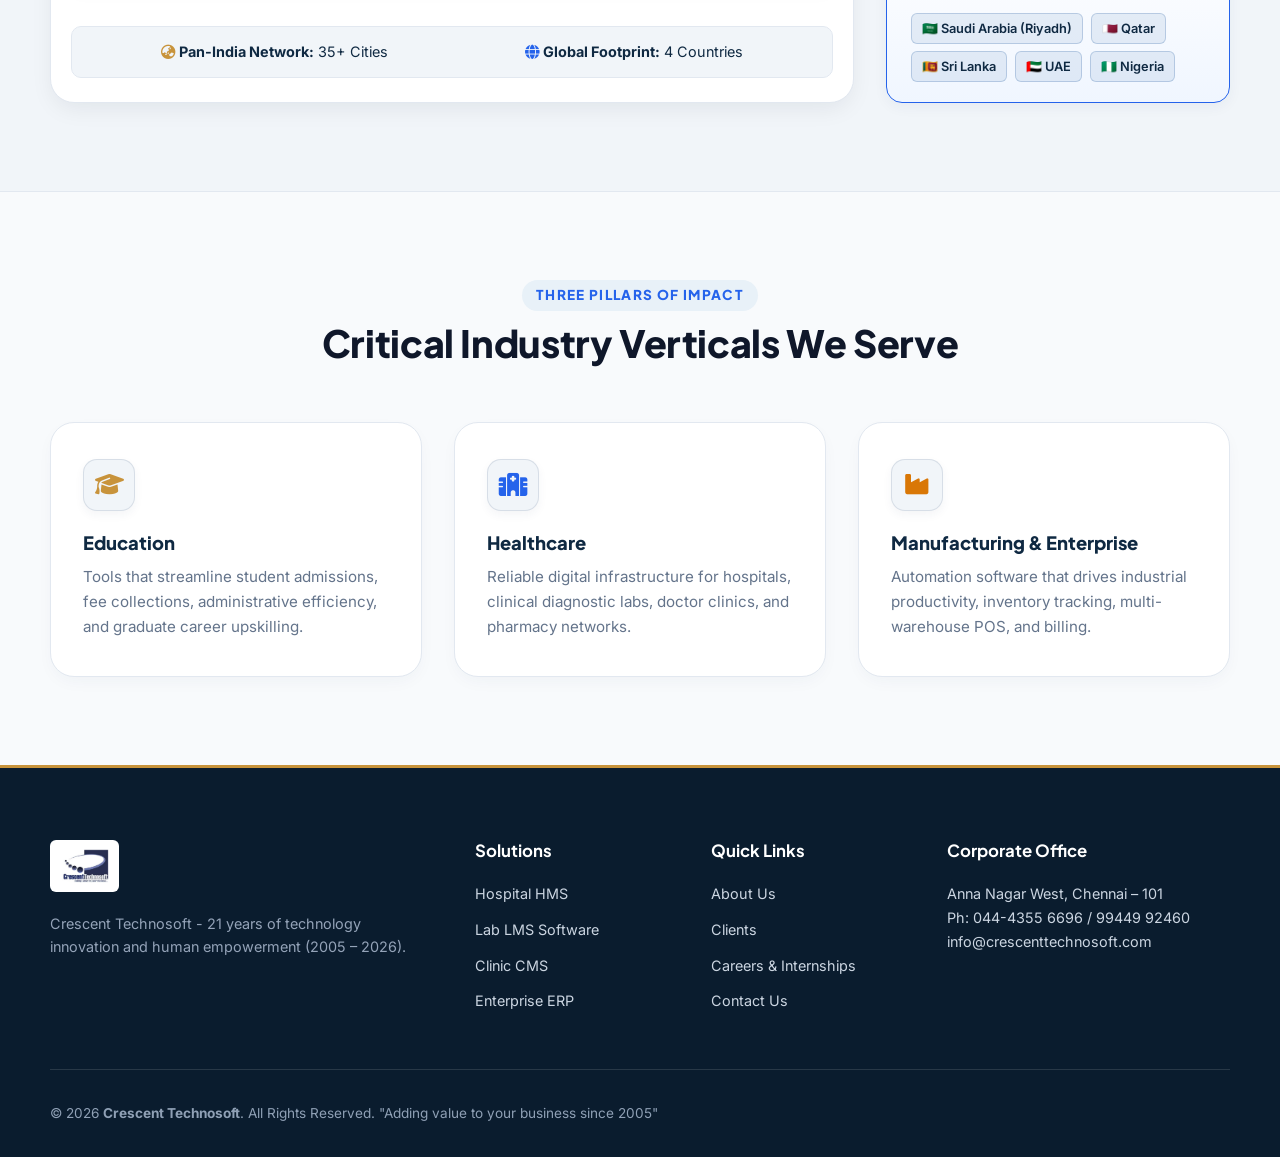
==== commit 85600754: "Update website" ====
--- a/about.html
+++ b/about.html
@@ -3,8 +3,9 @@
 <head>
   <meta charset="UTF-8">
   <meta name="viewport" content="width=device-width, initial-scale=1.0">
-  <title>About Us | Crescent Technosoft - 21 Years of Technology Innovation (2005 - 2026)</title>
-  <meta name="description" content="Learn about Crescent Technosoft founded in 2005 by Syed Mohammed Mahe Alam. Over 21 years empowering 300+ clients across 35+ cities and 3 countries in Healthcare, Education, and Manufacturing.">
+  <title>About Us | Crescent Technosoft - Hospital Management Software in India, Bangalore, Chennai</title>
+  <meta name="description" content="Learn about Crescent Technosoft founded in 2005 by Syed Mohammed Mahe Alam. Over 21 years empowering 300+ clients across 35+ cities with Hospital Management Software in India, Hospital Software in Bangalore, Software Providers in Chennai.">
+  <meta name="keywords" content="Hospital mgmt software in India, hospital software in bangalore, software providers in chennai, Hospital Management Software India, HMS Bangalore, Clinic Software Chennai, Diagnostic Lab Software Bangalore, Crescent Technosoft">
   
   <link rel="stylesheet" href="css/styles.css">
   <link rel="stylesheet" href="https://cdnjs.cloudflare.com/ajax/libs/font-awesome/6.4.0/css/all.min.css">
@@ -26,9 +27,16 @@
           </div>
         </div>
         <div class="top-right-links">
+          <div class="top-social-links">
+            <a href="https://linkedin.com" target="_blank" title="LinkedIn"><i class="fa-brands fa-linkedin-in"></i></a>
+            <a href="https://wa.me/919944992460" target="_blank" title="WhatsApp"><i class="fa-brands fa-whatsapp"></i></a>
+            <a href="https://facebook.com" target="_blank" title="Facebook"><i class="fa-brands fa-facebook-f"></i></a>
+            <a href="https://x.com" target="_blank" title="Twitter / X"><i class="fa-brands fa-x-twitter"></i></a>
+            <a href="https://youtube.com" target="_blank" title="YouTube"><i class="fa-brands fa-youtube"></i></a>
+          </div>
           <div class="badge-gold">
             <i class="fa-solid fa-certificate"></i>
-            <span>21+ Years of Innovation (2005 – 2026)</span>
+            <span>21+ Years (2005 – 2026)</span>
           </div>
           <a href="#" class="top-contact-item open-demo-modal"><i class="fa-solid fa-laptop-code"></i> Request Free Demo</a>
         </div>
@@ -79,51 +87,51 @@
   </div>
   <div class="drawer-overlay"></div>
 
-  <!-- Page Banner Header (Never Empty!) -->
-  <section class="page-banner">
+
+
+  <!-- Who We Are -->
+  <section class="section" id="who-we-are">
     <div class="container">
-      <span class="badge-gold"><i class="fa-solid fa-building-columns"></i> 21 Years of Sustenance & Moving Ahead</span>
-      <h1 class="page-banner-title">About Crescent Technosoft</h1>
-      <p class="page-banner-subtitle">Technology House of Crescent Technosoft — Built on a dual mission of global technology delivery and human empowerment since 2005.</p>
-    </div>
-  </section>
-
-  <!-- Who We Are -->
-  <section class="section">
-    <div class="container">
-      <div style="display:grid; grid-template-columns: 1.1fr 0.9fr; gap:3.5rem; align-items:center;">
-        <div>
-          <span class="section-subtitle">Who We Are</span>
-          <h2 class="section-title">21 Years of Technology Innovation & Human Empowerment</h2>
-          <p style="margin-bottom:1.25rem; color:var(--text-body); font-size:1.05rem; line-height:1.7;">
-            Crescent Technosoft was founded in 2005 by <strong>Syed Mohammed Mahe Alam</strong>, a trained software engineer who set out to build more than a software company — an institution that would globalize technology and uplift lives.
+      <div style="display:grid; grid-template-columns: 1.15fr 0.85fr; gap:3.5rem; align-items:center;">
+        <div>
+          <span class="badge-gold" style="margin-bottom:1rem;"><i class="fa-solid fa-layer-group"></i> Who We Are</span>
+          <h2 class="section-title" style="font-size:2.25rem; line-height:1.25; margin-bottom:1.25rem; color:var(--logo-navy);">21 Years of Technology Innovation & Human Empowerment</h2>
+          <p style="margin-bottom:1.25rem; color:var(--text-body); font-size:1.05rem; line-height:1.75;">
+            Crescent Technosoft was founded in 2005 by <strong style="color:var(--logo-navy);">Syed Mohammed Mahe Alam</strong>, a trained software engineer who set out to build more than a software company — an institution that would globalize technology and uplift lives.
           </p>
-          <p style="margin-bottom:1.5rem; color:var(--text-muted); line-height:1.7;">
-            Guided by strong family values and a deep respect for knowledge instilled by his father, the educationalist <strong>Syed Badre Alam</strong>, he built the company on a dual mission: implementing high-tier technology solutions worldwide while transforming raw graduates into high-performing software professionals.
+          <p style="margin-bottom:2rem; color:var(--text-muted); line-height:1.75; font-size:0.98rem;">
+            Guided by strong family values and a deep respect for knowledge instilled by his father, the educationalist <strong style="color:var(--logo-navy);">Syed Badre Alam</strong>, he built the company on a dual mission: implementing high-tier technology solutions worldwide while transforming raw graduates into high-performing software professionals.
           </p>
 
-          <div style="display:grid; grid-template-columns:1fr 1fr; gap:1.25rem; margin-top:2rem;">
-            <div style="background:var(--bg-subtle); padding:1.25rem; border-radius:var(--radius-md); border:1px solid var(--border-color);">
-              <h4 style="color:var(--logo-navy); margin-bottom:0.4rem;"><i class="fa-solid fa-earth-americas" style="color:var(--logo-swoosh-blue);"></i> Global Technology</h4>
-              <p style="font-size:0.9rem; color:var(--text-muted);">Implementing high-tier technology solutions across critical industrial sectors worldwide.</p>
-            </div>
-            <div style="background:var(--bg-subtle); padding:1.25rem; border-radius:var(--radius-md); border:1px solid var(--border-color);">
-              <h4 style="color:var(--logo-navy); margin-bottom:0.4rem;"><i class="fa-solid fa-graduation-cap" style="color:var(--accent-gold);"></i> Bridging Employment</h4>
-              <p style="font-size:0.9rem; color:var(--text-muted);">Transforming unemployed graduates into polished, high-performing software professionals.</p>
-            </div>
-          </div>
-        </div>
-
-        <div>
-          <div style="background:var(--logo-navy-dark); color:#ffffff; padding:2.5rem; border-radius:var(--radius-xl); border:2px solid var(--accent-gold); box-shadow:var(--shadow-lg);">
-            <span style="color:var(--accent-gold); font-weight:800; text-transform:uppercase; font-size:0.85rem; letter-spacing:0.08em;">Founder & Leadership</span>
-            <h3 style="color:#ffffff; font-size:1.75rem; margin:0.5rem 0 0.25rem;">Syed Mohammed Mahe Alam</h3>
-            <p style="color:#8faef3; font-weight:600; margin-bottom:1.25rem;">Founder • Entrepreneur • Mentor</p>
-            <p style="color:#cbd5e1; font-size:0.95rem; line-height:1.65; margin-bottom:1.5rem;">
+          <div style="display:grid; grid-template-columns:1fr 1fr; gap:1.5rem;">
+            <div style="background:#ffffff; padding:1.5rem; border-radius:var(--radius-lg); border:1.5px solid var(--border-color); box-shadow:var(--shadow-sm); transition:transform 0.3s ease, box-shadow 0.3s ease;">
+              <div style="width:44px; height:44px; border-radius:12px; background:rgba(54,105,166,0.12); color:var(--logo-swoosh-blue); display:flex; align-items:center; justify-content:center; font-size:1.25rem; margin-bottom:1rem; border:1px solid rgba(54,105,166,0.25);">
+                <i class="fa-solid fa-earth-americas"></i>
+              </div>
+              <h4 style="color:var(--logo-navy); font-size:1.05rem; font-weight:800; margin-bottom:0.4rem;">Global Technology</h4>
+              <p style="font-size:0.9rem; color:var(--text-muted); line-height:1.5;">Implementing high-tier technology solutions across critical industrial sectors worldwide.</p>
+            </div>
+
+            <div style="background:#ffffff; padding:1.5rem; border-radius:var(--radius-lg); border:1.5px solid var(--border-color); box-shadow:var(--shadow-sm); transition:transform 0.3s ease, box-shadow 0.3s ease;">
+              <div style="width:44px; height:44px; border-radius:12px; background:rgba(200,147,59,0.12); color:#7a4d05; display:flex; align-items:center; justify-content:center; font-size:1.25rem; margin-bottom:1rem; border:1px solid rgba(200,147,59,0.25);">
+                <i class="fa-solid fa-graduation-cap"></i>
+              </div>
+              <h4 style="color:var(--logo-navy); font-size:1.05rem; font-weight:800; margin-bottom:0.4rem;">Bridging Employment</h4>
+              <p style="font-size:0.9rem; color:var(--text-muted); line-height:1.5;">Transforming unemployed graduates into polished, high-performing software professionals.</p>
+            </div>
+          </div>
+        </div>
+
+        <div>
+          <div style="background:#ffffff; color:var(--text-dark); padding:2.5rem; border-radius:var(--radius-xl); border:1.5px solid var(--border-color); box-shadow:var(--shadow-md);">
+            <span style="color:#7a4d05; font-weight:800; text-transform:uppercase; font-size:0.85rem; letter-spacing:0.08em; background:rgba(200,147,59,0.12); padding:0.35rem 0.85rem; border-radius:20px; border:1px solid rgba(200,147,59,0.3); display:inline-block;">Founder & Leadership</span>
+            <h3 style="color:var(--logo-navy); font-size:1.75rem; margin:0.75rem 0 0.25rem;">Syed Mohammed Mahe Alam</h3>
+            <p style="color:var(--logo-swoosh-blue); font-weight:600; margin-bottom:1.25rem;">Founder • Entrepreneur • Mentor</p>
+            <p style="color:var(--text-muted); font-size:0.95rem; line-height:1.65; margin-bottom:1.5rem;">
               Established Crescent Technosoft in 2005 with a vision of practical technology solutions, nurturing talent, and contributing to meaningful digital transformation.
             </p>
-            <div style="border-top:1px solid rgba(255,255,255,0.15); padding-top:1.25rem;">
-              <small style="color:var(--accent-gold-light); font-style:italic;">“A career launchpad for graduates and a technical partner businesses trust.”</small>
+            <div style="border-top:1px solid var(--border-color); padding-top:1.25rem;">
+              <small style="color:#7a4d05; font-style:italic; font-weight:600;">“A career launchpad for graduates and a technical partner businesses trust.”</small>
             </div>
           </div>
         </div>
@@ -143,32 +151,32 @@
         <div class="solution-card">
           <div>
             <div class="card-icon-wrapper" style="color:var(--accent-gold); background:rgba(200,147,59,0.1);"><i class="fa-solid fa-flag"></i></div>
-            <h3 class="card-title">2005 – Established</h3>
-            <p class="card-text">Founded as a software development house focused on custom software engineering and IT solutions.</p>
+            <h3 class="card-title">2005 Founded</h3>
+            <p class="card-text">Established by Syed Mohammed Mahe Alam to deliver enterprise hospital software and tech solutions.</p>
           </div>
         </div>
 
         <div class="solution-card">
           <div>
-            <div class="card-icon-wrapper"><i class="fa-solid fa-server"></i></div>
-            <h3 class="card-title">2005–10 Client-Server Era</h3>
-            <p class="card-text">Delivered robust desktop and client-server software packages for manufacturing and retail segments.</p>
+            <div class="card-icon-wrapper" style="color:var(--logo-swoosh-blue); background:rgba(54,105,166,0.1);"><i class="fa-solid fa-hospital-user"></i></div>
+            <h3 class="card-title">2010 HMS & LMS Suite</h3>
+            <p class="card-text">Scaled Crescent HMS across 50+ hospitals & diagnostic laboratories in South India.</p>
           </div>
         </div>
 
         <div class="solution-card">
           <div>
-            <div class="card-icon-wrapper" style="color:var(--logo-swoosh-blue);"><i class="fa-solid fa-heart-pulse"></i></div>
-            <h3 class="card-title">2010 HealthTech Entry</h3>
-            <p class="card-text">Diversified into the HealthTech segment with CRESCENT HMS, LMS, Clinic CMS, and Pharma software.</p>
+            <div class="card-icon-wrapper" style="color:#059669; background:rgba(5,150,105,0.1);"><i class="fa-solid fa-industry"></i></div>
+            <h3 class="card-title">2016 Manufacturing ERP</h3>
+            <p class="card-text">Expanded into Plastic Processing, Machine Manufacturing, and Enterprise ERP solutions.</p>
           </div>
         </div>
 
         <div class="solution-card">
           <div>
             <div class="card-icon-wrapper" style="color:#0284c7; background:rgba(2,132,199,0.1);"><i class="fa-solid fa-cloud-arrow-up"></i></div>
-            <h3 class="card-title">2015–25 Cloud Era</h3>
-            <p class="card-text">Evolved flagship HealthTech and ERP platforms into cloud-based multi-tenant applications.</p>
+            <h3 class="card-title">2020 Multi-Branch SaaS</h3>
+            <p class="card-text">Launched Cloud-native Multi-chain Clinic & Pharmacy ERP modules with WhatsApp PDF dispatches.</p>
           </div>
         </div>
 
@@ -180,11 +188,134 @@
           </div>
         </div>
 
-        <div class="solution-card" style="background:var(--logo-navy); color:#ffffff;">
-          <div>
-            <div class="card-icon-wrapper" style="background:rgba(255,255,255,0.15); color:var(--accent-gold);"><i class="fa-solid fa-trophy"></i></div>
-            <h3 class="card-title" style="color:#ffffff;">Today: 21-Year Legacy</h3>
-            <p class="card-text" style="color:#d5e2f5;">300+ Active Clients, 35+ Cities across India, and deployments across 3+ Countries.</p>
+        <div class="solution-card" style="background:#ffffff; border:1.5px solid var(--border-color);">
+          <div>
+            <div class="card-icon-wrapper" style="color:var(--accent-gold); background:rgba(200,147,59,0.1);"><i class="fa-solid fa-trophy"></i></div>
+            <h3 class="card-title" style="color:var(--logo-navy);">Today: 21-Year Legacy</h3>
+            <p class="card-text" style="color:var(--text-muted);">300+ Active Clients, 35+ Cities across India, and deployments across 4 Countries (India, Saudi Arabia, Qatar, Sri Lanka).</p>
+          </div>
+        </div>
+      </div>
+    </div>
+  </section>
+
+  <!-- Presence & Deployment - From Kashmir to Kanyakumari Visual Map Representation -->
+  <section class="section section-subtle" id="presence-section">
+    <div class="container">
+      <div class="section-header">
+        <span class="section-subtitle">Pan-India & Global Deployment Map</span>
+        <h2 class="section-title">From Kashmir to Kanyakumari (35+ Cities)</h2>
+        <p class="section-description">Crescent Technosoft software runs in 35+ cities across almost every region in India, as well as international destinations.</p>
+      </div>
+
+      <!-- Visual Map Showcase Grid -->
+      <div class="map-showcase-grid">
+        <!-- Custom India Deployment Map Graphic -->
+        <div class="visual-map-card" style="background:#ffffff; border:1.5px solid var(--border-color); box-shadow:var(--shadow-md); padding:1.5rem 1.25rem; text-align:center; display:flex; flex-direction:column; justify-content:space-between; height:100%;">
+          <div class="map-card-header" style="margin-bottom:0.75rem; text-align:left;">
+            <span class="badge-gold"><i class="fa-solid fa-map-location-dot"></i> Official Deployment Map</span>
+            <h3 style="color:var(--logo-navy); margin-top:0.35rem; font-size:1.35rem;">35+ Cities Across India & Global Territories</h3>
+          </div>
+          
+          <div style="flex:1; display:flex; align-items:center; justify-content:center; padding:0.5rem 0; width:100%; min-height:680px;">
+            <img src="assets/india-deployment-map.png" alt="Crescent Technosoft Pan-India and Global Deployment Map" style="width:100%; max-height:820px; height:auto; object-fit:contain; border-radius:var(--radius-md); box-shadow:0 4px 20px rgba(30,58,103,0.08); margin:0 auto; display:block;">
+          </div>
+
+          <div class="map-summary-bar" style="background:var(--bg-subtle); color:var(--logo-navy); border:1px solid var(--border-color); margin-top:1rem; padding:0.85rem 1.25rem; font-size:0.9rem;">
+            <div><i class="fa-solid fa-earth-asia" style="color:var(--accent-gold);"></i> <strong>Pan-India Network:</strong> 35+ Cities</div>
+            <div><i class="fa-solid fa-globe" style="color:var(--logo-swoosh-blue);"></i> <strong>Global Footprint:</strong> 4 Countries</div>
+          </div>
+        </div>
+
+        <!-- Interactive Region Cards List -->
+        <div class="region-cards-list">
+          <!-- North & West Card -->
+          <div class="region-card">
+            <div class="region-header">
+              <span class="region-tag">North & West</span>
+              <span class="region-count">5 Locations</span>
+            </div>
+            <div class="city-pills">
+              <span class="city-pill">Jammu & Kashmir</span>
+              <span class="city-pill">Rajasthan</span>
+              <span class="city-pill">Mumbai</span>
+              <span class="city-pill">Pune</span>
+              <span class="city-pill">Dhule</span>
+            </div>
+          </div>
+
+          <!-- Telangana & AP Card -->
+          <div class="region-card">
+            <div class="region-header">
+              <span class="region-tag">Telangana & Andhra Pradesh</span>
+              <span class="region-count">6 Locations</span>
+            </div>
+            <div class="city-pills">
+              <span class="city-pill">Hyderabad</span>
+              <span class="city-pill">Guntur</span>
+              <span class="city-pill">Chittoor</span>
+              <span class="city-pill">Puttur</span>
+              <span class="city-pill">Nagari</span>
+              <span class="city-pill">Tada</span>
+            </div>
+          </div>
+
+          <!-- Karnataka Card -->
+          <div class="region-card">
+            <div class="region-header">
+              <span class="region-tag">Karnataka</span>
+              <span class="region-count">3 Locations</span>
+            </div>
+            <div class="city-pills">
+              <span class="city-pill highlight">Bengaluru Branch</span>
+              <span class="city-pill">Kolar</span>
+              <span class="city-pill">Hassan</span>
+            </div>
+          </div>
+
+          <!-- Tamil Nadu Card -->
+          <div class="region-card featured">
+            <div class="region-header">
+              <span class="region-tag gold">Tamil Nadu (Headquarters)</span>
+              <span class="region-count gold">8 Key Locations</span>
+            </div>
+            <div class="city-pills">
+              <span class="city-pill gold">Chennai (Corporate HQ)</span>
+              <span class="city-pill">Vellore</span>
+              <span class="city-pill">Krishnagiri</span>
+              <span class="city-pill">Salem</span>
+              <span class="city-pill">Coimbatore</span>
+              <span class="city-pill">Trichy</span>
+              <span class="city-pill">Hosur</span>
+              <span class="city-pill">Kanyakumari</span>
+            </div>
+          </div>
+
+          <!-- Kerala & Northeast -->
+          <div class="region-card">
+            <div class="region-header">
+              <span class="region-tag">Kerala & Northeast</span>
+              <span class="region-count">2 Locations</span>
+            </div>
+            <div class="city-pills">
+              <span class="city-pill">Thiruvananthapuram</span>
+              <span class="city-pill">Guwahati (Northeast)</span>
+            </div>
+          </div>
+
+          <!-- International Card -->
+          <div class="region-card featured-global">
+            <div class="region-header">
+              <span class="region-tag global">International Destinations</span>
+              <span class="region-count global">4 Countries</span>
+            </div>
+            <div class="city-pills">
+              <span class="city-pill global">🇸🇦 Saudi Arabia (Riyadh)</span>
+              <span class="city-pill global">🇶🇦 Qatar</span>
+              <span class="city-pill global">🇱🇰 Sri Lanka</span>
+              <span class="city-pill global">🇦🇪 UAE</span>
+              <span class="city-pill global">🇳🇬 Nigeria</span>
+            </div>
           </div>
         </div>
       </div>
@@ -285,6 +416,58 @@
     </div>
   </div>
 
+  <!-- Floating Action Buttons -->
+  <div class="floating-btn-group">
+    <a href="https://wa.me/919944992460?text=Hello%20Crescent%20Technosoft%2C%20I%20am%20interested%20in%20Hospital%20Management%20Software" target="_blank" class="whatsapp-fab" title="Direct WhatsApp Support">
+      <i class="fa-brands fa-whatsapp"></i>
+      <span class="fab-tooltip">Chat on WhatsApp</span>
+    </a>
+    <div class="ai-chat-fab" id="aiChatFab" title="Talk to Crescent AI Assistant">
+      <i class="fa-solid fa-robot"></i>
+      <span class="ai-badge">AI Online</span>
+    </div>
+  </div>
+
+  <!-- Mobile Bottom Quick Bar -->
+  <div class="mobile-bottom-bar">
+    <a href="tel:+919944992460" class="mobile-bar-btn"><i class="fa-solid fa-phone"></i> Call Sales</a>
+    <a href="https://wa.me/919944992460" target="_blank" class="mobile-bar-btn whatsapp"><i class="fa-brands fa-whatsapp"></i> WhatsApp</a>
+    <a href="#" class="mobile-bar-btn open-demo-modal"><i class="fa-solid fa-calendar-check"></i> Demo</a>
+    <a href="#" class="mobile-bar-btn ai open-ai-chat"><i class="fa-solid fa-robot"></i> AI Help</a>
+  </div>
+
+  <!-- AI Chatbot Drawer -->
+  <div class="ai-chat-drawer" id="aiChatDrawer">
+    <div class="ai-chat-header">
+      <div class="ai-header-info">
+        <div class="ai-avatar-main"><i class="fa-solid fa-robot"></i></div>
+        <div>
+          <h4>Crescent AI Assistant</h4>
+          <p><span class="online-dot"></span> Online | Answers instantly</p>
+        </div>
+      </div>
+      <button class="ai-close-btn" id="closeAiChat" title="Close Chat Assistant" aria-label="Close Chat"><i class="fa-solid fa-xmark"></i></button>
+    </div>
+    <div class="ai-chat-body" id="aiChatMessages">
+      <div class="chat-msg ai-msg">
+        <div class="msg-avatar"><i class="fa-solid fa-robot"></i></div>
+        <div class="msg-bubble">
+          Hello! 👋 Welcome to <strong>Crescent Technosoft</strong>. I am your AI Software Specialist. How can I help your hospital or diagnostic lab today?
+        </div>
+      </div>
+    </div>
+    <div class="chat-chips-container">
+      <span class="chat-chip" data-msg="Tell me about Hospital HMS">🏥 Hospital HMS</span>
+      <span class="chat-chip" data-msg="Diagnostic Lab Software info">🧪 Lab Software</span>
+      <span class="chat-chip" data-msg="Schedule a software demo">📅 Book Demo</span>
+      <span class="chat-chip" data-msg="What are your office locations?">📍 Office Locations</span>
+    </div>
+    <div class="ai-chat-footer">
+      <input type="text" id="aiChatInput" placeholder="Ask anything about our software..." autocomplete="off">
+      <button type="button" id="aiSendBtn" aria-label="Send Message"><i class="fa-solid fa-paper-plane"></i></button>
+    </div>
+  </div>
+
   <script src="js/main.js"></script>
 </body>
 </html>
--- a/css/styles.css
+++ b/css/styles.css
@@ -1,51 +1,54 @@
 /* ==========================================================================
-   Crescent Technosoft - Master Stylesheet (Corporate Profile Aligned)
-   Brand Colors Extracted From Official Logo & Corporate Profile:
-   - Primary Corporate Navy: #1e3a67 / #162e52 (Rich Blue, NOT pitch black)
+   Crescent Technosoft - Master Stylesheet (World-Class AI-Driven Enterprise)
+   Brand Colors:
+   - Primary Corporate Navy: #1e3a67 / #142848
    - Secondary Swoosh Blue: #3669a6 / #4a7bb8
-   - Corporate Accent Gold: #c8933b / #d4af37 (From Logo Tagline & Corporate Profile)
-   - Soft Blue Tints: #f0f4f9 / #e8f1f8 / #ffffff
+   - Corporate Accent Gold: #c8933b / #d4af37
+   - Soft Blue Tints: #f0f4f9 / #ebf2fa
    ========================================================================== */
 
 @import url('https://fonts.googleapis.com/css2?family=Inter:wght@400;500;600;700&family=Plus+Jakarta+Sans:wght@500;600;700;800;900&display=swap');
 
 :root {
-  /* Logo & Corporate Palette */
-  --logo-navy: #1e3a67;
-  --logo-navy-dark: #142848;
-  --logo-swoosh-blue: #3669a6;
-  --logo-slate-blue: #4a7bb8;
-  --logo-light-blue: #6b99d2;
-
-  /* Gold Accent from Corporate Profile */
+  /* Logo & Corporate Palette from Corporate Profile & Internship Platform */
+  --logo-navy: #0f2942;
+  --logo-navy-dark: #0a1c2e;
+  --logo-navy-royal: #1e3a8a;
+  --logo-swoosh-blue: #2563eb;
+  --logo-slate-blue: #3b82f6;
+  --logo-light-blue: #60a5fa;
+
+  /* Gold Accent */
   --accent-gold: #c8933b;
-  --accent-gold-light: #f5e7c8;
+  --accent-gold-dark: #b4802c;
+  --accent-gold-light: #fef3c7;
+  --accent-amber: #fbbf24;
 
   /* Gradients */
-  --grad-primary: linear-gradient(135deg, #1e3a67 0%, #3669a6 100%);
-  --grad-hover: linear-gradient(135deg, #142848 0%, #295388 100%);
-  --grad-hero-overlay: linear-gradient(135deg, rgba(20, 40, 72, 0.88) 0%, rgba(54, 105, 166, 0.82) 100%);
-  --grad-gold-badge: linear-gradient(135deg, #c8933b 0%, #e6b85c 100%);
-  --grad-page-header: linear-gradient(135deg, #142848 0%, #204375 100%);
+  --grad-primary: linear-gradient(135deg, #0f2942 0%, #1e3a8a 100%);
+  --grad-hover: linear-gradient(135deg, #0a1c2e 0%, #172554 100%);
+  --grad-hero-overlay: linear-gradient(135deg, rgba(15, 41, 66, 0.92) 0%, rgba(30, 58, 138, 0.88) 100%);
+  --grad-gold-badge: linear-gradient(135deg, #c8933b 0%, #d97706 100%);
+  --grad-page-header: linear-gradient(135deg, #0f2942 0%, #1e3a8a 100%);
 
   /* Background Tints */
-  --bg-body: #f4f7fc;
+  --bg-body: #f8fafc;
   --bg-surface: #ffffff;
-  --bg-subtle: #ebf2fa;
+  --bg-subtle: #f1f5f9;
   --bg-card-tint: #f8fafc;
-  --border-color: #d8e2ee;
-  --border-subtle: #e8f0f8;
+  --border-color: #e2e8f0;
+  --border-subtle: #cbd5e1;
 
   /* Typography */
-  --text-dark: #12243e;
-  --text-body: #2c3e55;
-  --text-muted: #5a6e85;
-  --text-light: #8fa0b5;
+  --text-dark: #0f172a;
+  --text-body: #334155;
+  --text-muted: #64748b;
+  --text-light: #94a3b8;
 
   /* Shadows */
-  --shadow-sm: 0 2px 8px rgba(30, 58, 103, 0.06);
-  --shadow-md: 0 8px 24px -4px rgba(30, 58, 103, 0.1);
-  --shadow-lg: 0 16px 40px -8px rgba(30, 58, 103, 0.16);
+  --shadow-sm: 0 2px 8px rgba(15, 23, 42, 0.05);
+  --shadow-md: 0 8px 24px -4px rgba(15, 23, 42, 0.08);
+  --shadow-lg: 0 16px 40px -8px rgba(15, 23, 42, 0.14);
 
   /* Typography Fonts */
   --font-heading: 'Plus Jakarta Sans', system-ui, -apple-system, sans-serif;
@@ -159,6 +162,26 @@
   color: var(--accent-gold);
 }
 
+.top-social-links {
+  display: flex;
+  align-items: center;
+  gap: 0.75rem;
+  margin-left: 1rem;
+  padding-left: 1rem;
+  border-left: 1px solid rgba(255, 255, 255, 0.2);
+}
+
+.top-social-links a {
+  color: #d5e2f5;
+  font-size: 0.9rem;
+  transition: var(--transition);
+}
+
+.top-social-links a:hover {
+  color: var(--accent-gold);
+  transform: translateY(-2px);
+}
+
 .top-right-links {
   display: flex;
   align-items: center;
@@ -168,14 +191,54 @@
 .badge-gold {
   display: inline-flex;
   align-items: center;
-  gap: 0.4rem;
-  background: rgba(200, 147, 59, 0.2);
-  color: var(--accent-gold-light);
-  padding: 0.25rem 0.75rem;
+  gap: 0.45rem;
+  background: rgba(200, 147, 59, 0.14);
+  color: #7a4d05; /* High contrast readable dark gold/amber */
+  padding: 0.35rem 0.9rem;
   border-radius: var(--radius-full);
-  font-size: 0.78rem;
+  font-size: 0.825rem;
   font-weight: 700;
   border: 1px solid rgba(200, 147, 59, 0.4);
+}
+
+.top-bar .badge-gold,
+.hero .badge-gold,
+.founder-card .badge-gold,
+.page-hero .badge-gold {
+  background: rgba(200, 147, 59, 0.25);
+  color: #fce8bd; /* High contrast light gold on dark backgrounds */
+  border-color: rgba(200, 147, 59, 0.5);
+}
+
+/* Tech Stack & Framework Badges & Pills */
+.tech-pill-list {
+  display: flex;
+  flex-wrap: wrap;
+  gap: 0.85rem;
+  align-items: center;
+  justify-content: center;
+}
+
+.tech-pill {
+  display: inline-flex;
+  align-items: center;
+  gap: 0.55rem;
+  background: #ffffff;
+  color: var(--logo-navy);
+  border: 1.5px solid var(--border-color);
+  padding: 0.6rem 1.25rem;
+  border-radius: var(--radius-full);
+  font-size: 0.95rem;
+  font-weight: 700;
+  box-shadow: var(--shadow-sm);
+  transition: var(--transition);
+}
+
+.tech-pill:hover {
+  border-color: var(--logo-swoosh-blue);
+  background: var(--bg-subtle);
+  transform: translateY(-2px);
+  box-shadow: var(--shadow-md);
 }
 
 .main-header {
@@ -311,15 +374,17 @@
 }
 
 .btn-gold {
-  background: var(--grad-gold-badge);
-  color: var(--logo-navy-dark);
-  box-shadow: 0 4px 14px rgba(200, 147, 59, 0.3);
+  background: linear-gradient(135deg, #c8933b 0%, #d97706 100%);
+  color: #ffffff;
+  box-shadow: 0 4px 16px rgba(200, 147, 59, 0.4);
+  font-weight: 800;
 }
 
 .btn-gold:hover {
-  background: linear-gradient(135deg, #b8860b 0%, #d4af37 100%);
+  background: linear-gradient(135deg, #b4802c 0%, #b45309 100%);
   color: #ffffff;
   transform: translateY(-2px);
+  box-shadow: 0 8px 22px rgba(200, 147, 59, 0.5);
 }
 
 .btn-secondary {
@@ -426,50 +491,38 @@
 }
 
 /* ==========================================================================
-   Hero Header Banner (Universal for Homepage & Inner Pages)
+   Hero Header Banner & Dynamic Flash Elements
    ========================================================================== */
-/* Page Banner for Inner Pages (About Us, Services, Clients, Careers, Contact) */
 .page-banner {
-  background: var(--grad-page-header);
-  color: #ffffff;
-  padding: 4.5rem 0 4.5rem;
+  background: linear-gradient(180deg, #ffffff 0%, var(--bg-subtle) 100%);
+  color: var(--text-dark);
+  padding: 3.5rem 0 3rem;
   text-align: center;
   position: relative;
   overflow: hidden;
-  border-bottom: 3px solid var(--accent-gold);
-}
-
-.page-banner::before {
-  content: '';
-  position: absolute;
-  top: -80px;
-  right: -80px;
-  width: 400px;
-  height: 400px;
-  border-radius: 50%;
-  background: radial-gradient(circle, rgba(200, 147, 59, 0.15) 0%, rgba(0,0,0,0) 70%);
-  pointer-events: none;
+  border-bottom: 1px solid var(--border-color);
 }
 
 .page-banner-title {
-  color: #ffffff;
-  font-size: 2.8rem;
+  color: var(--logo-navy);
+  font-size: 2.5rem;
   font-weight: 800;
-  margin: 0.5rem 0 0.75rem;
+  margin: 0.5rem 0 0.65rem;
+  letter-spacing: -0.01em;
 }
 
 .page-banner-subtitle {
-  color: #d5e2f5;
-  max-width: 650px;
+  color: var(--text-muted);
+  max-width: 680px;
   margin: 0 auto;
-  font-size: 1.1rem;
+  font-size: 1.05rem;
   line-height: 1.6;
 }
 
 /* Homepage Hero Section */
 .hero-section {
   position: relative;
-  min-height: 580px;
+  min-height: 600px;
   display: flex;
   align-items: center;
   padding: 5.5rem 0;
@@ -534,7 +587,7 @@
 }
 
 .hero-title {
-  font-size: 3.2rem;
+  font-size: 3.3rem;
   font-weight: 800;
   color: #ffffff;
   line-height: 1.15;
@@ -576,6 +629,7 @@
   display: block;
 }
 
+/* Floating Flash Badge Animation */
 .floating-badge {
   position: absolute;
   bottom: -20px;
@@ -589,6 +643,28 @@
   align-items: center;
   gap: 0.85rem;
   color: var(--text-dark);
+  animation: floatMotion 4s ease-in-out infinite;
+}
+
+@keyframes floatMotion {
+  0%, 100% { transform: translateY(0); }
+  50% { transform: translateY(-8px); }
+}
+
+.floating-badge-top {
+  position: absolute;
+  top: -20px;
+  right: -20px;
+  background: #ffffff;
+  padding: 0.75rem 1.25rem;
+  border-radius: var(--radius-lg);
+  box-shadow: var(--shadow-lg);
+  border: 1px solid var(--border-color);
+  display: flex;
+  align-items: center;
+  gap: 0.75rem;
+  color: var(--text-dark);
+  animation: floatMotion 4s ease-in-out infinite 2s;
 }
 
 .badge-icon {
@@ -680,7 +756,141 @@
 }
 
 /* ==========================================================================
-   Sections & Cards Styling (Rich Logo Colors)
+   Graphical Process Workflow & ROI Calculator Widgets
+   ========================================================================== */
+.process-stepper {
+  display: grid;
+  grid-template-columns: repeat(4, 1fr);
+  gap: 1.75rem;
+  margin-top: 2.75rem;
+  position: relative;
+}
+
+.process-step,
+.step-card {
+  background: linear-gradient(180deg, #ffffff 0%, #f8fafc 100%);
+  border-radius: var(--radius-xl);
+  padding: 2.25rem 1.6rem 1.75rem;
+  border: 1.5px solid var(--border-color);
+  box-shadow: 0 6px 20px -4px rgba(30, 58, 103, 0.06);
+  position: relative;
+  transition: var(--transition);
+  display: flex;
+  flex-direction: column;
+  justify-content: flex-start;
+  height: 100%;
+}
+
+.process-step:hover,
+.step-card:hover {
+  transform: translateY(-8px);
+  box-shadow: 0 18px 40px -6px rgba(30, 58, 103, 0.14);
+  border-color: var(--logo-swoosh-blue);
+}
+
+.step-number {
+  position: absolute;
+  top: -18px;
+  left: 1.6rem;
+  width: 42px;
+  height: 42px;
+  border-radius: 50%;
+  background: var(--grad-primary);
+  color: #ffffff;
+  font-weight: 900;
+  font-size: 0.95rem;
+  display: flex;
+  align-items: center;
+  justify-content: center;
+  border: 2.5px solid #ffffff;
+  box-shadow: 0 4px 14px rgba(30, 58, 103, 0.22);
+}
+
+.step-icon {
+  width: 52px;
+  height: 52px;
+  border-radius: 14px;
+  background: rgba(30, 58, 103, 0.06);
+  color: var(--logo-swoosh-blue);
+  display: flex;
+  align-items: center;
+  justify-content: center;
+  font-size: 1.45rem;
+  margin-top: 0.75rem;
+  margin-bottom: 1.25rem;
+  border: 1px solid rgba(54, 105, 166, 0.15);
+}
+
+.step-title {
+  font-size: 1.15rem;
+  font-weight: 800;
+  color: var(--logo-navy);
+  margin-bottom: 0.65rem;
+}
+
+.step-desc {
+  font-size: 0.9rem;
+  color: var(--text-muted);
+  line-height: 1.6;
+}
+
+/* Client Logos Grid - Sleek 3-Column / 6-Column Layout */
+.clients-logo-grid,
+.client-logos-grid {
+  display: grid;
+  grid-template-columns: repeat(3, 1fr);
+  gap: 1.5rem;
+  align-items: stretch;
+}
+
+.client-logo-card {
+  background: #ffffff;
+  border-radius: var(--radius-xl);
+  padding: 1.75rem 1.5rem;
+  border: 1.5px solid var(--border-color);
+  box-shadow: 0 6px 18px -4px rgba(30, 58, 103, 0.05);
+  text-align: center;
+  transition: var(--transition);
+  display: flex;
+  flex-direction: column;
+  align-items: center;
+  justify-content: center;
+}
+
+.client-logo-card:hover {
+  transform: translateY(-6px);
+  box-shadow: 0 16px 36px -6px rgba(30, 58, 103, 0.12);
+  border-color: var(--logo-swoosh-blue);
+}
+
+.client-logo-badge {
+  width: 52px;
+  height: 52px;
+  border-radius: 14px;
+  background: rgba(30, 58, 103, 0.08);
+  color: var(--logo-navy);
+  display: flex;
+  align-items: center;
+  justify-content: center;
+  font-size: 1.5rem;
+  margin-bottom: 1rem;
+}
+
+.client-logo-card h4 {
+  font-size: 1.15rem;
+  font-weight: 800;
+  color: var(--logo-navy);
+  margin-bottom: 0.35rem;
+}
+
+.client-logo-card p {
+  font-size: 0.875rem;
+  color: var(--text-muted);
+  margin: 0;
+}
+
+/* ==========================================================================
+   Sections & Cards Styling
    ========================================================================== */
 .section {
   padding: 5.5rem 0;
@@ -759,16 +969,16 @@
 /* Solutions Grid */
 .solutions-grid {
   display: grid;
-  grid-template-columns: repeat(auto-fill, minmax(350px, 1fr));
+  grid-template-columns: repeat(auto-fill, minmax(340px, 1fr));
   gap: 2rem;
 }
 
 .solution-card {
-  background: var(--bg-surface);
-  border-radius: var(--radius-lg);
-  padding: 2rem;
-  border: 1px solid var(--border-color);
-  box-shadow: var(--shadow-sm);
+  background: linear-gradient(180deg, #ffffff 0%, #f8fafc 100%);
+  border-radius: var(--radius-xl);
+  padding: 2.25rem 2rem 2rem;
+  border: 1.5px solid var(--border-color);
+  box-shadow: 0 6px 20px -4px rgba(30, 58, 103, 0.06);
   display: flex;
   flex-direction: column;
   justify-content: space-between;
@@ -785,37 +995,39 @@
   width: 100%;
   height: 4px;
   background: var(--grad-primary);
-  opacity: 0;
+  opacity: 0.85;
   transition: var(--transition);
 }
 
 .solution-card:hover {
-  transform: translateY(-6px);
-  box-shadow: var(--shadow-lg);
+  transform: translateY(-8px);
+  box-shadow: 0 18px 40px -6px rgba(30, 58, 103, 0.14);
   border-color: var(--logo-swoosh-blue);
 }
 
 .solution-card:hover::before {
   opacity: 1;
+  height: 5px;
 }
 
 .card-icon-wrapper {
-  width: 54px;
-  height: 54px;
-  border-radius: var(--radius-md);
-  background: var(--bg-subtle);
+  width: 58px;
+  height: 58px;
+  border-radius: 14px;
+  background: linear-gradient(135deg, rgba(30, 58, 103, 0.06) 0%, rgba(54, 105, 166, 0.12) 100%);
   color: var(--logo-navy);
   display: flex;
   align-items: center;
   justify-content: center;
-  font-size: 1.5rem;
+  font-size: 1.55rem;
   margin-bottom: 1.35rem;
-  border: 1px solid var(--border-color);
+  border: 1px solid rgba(54, 105, 166, 0.2);
+  box-shadow: 0 4px 12px rgba(30, 58, 103, 0.06);
 }
 
 .card-title {
   font-size: 1.35rem;
-  font-weight: 700;
+  font-weight: 800;
   margin-bottom: 0.65rem;
   color: var(--text-dark);
 }
@@ -834,21 +1046,21 @@
 .card-features-list li {
   display: flex;
   align-items: center;
-  gap: 0.6rem;
+  gap: 0.65rem;
   font-size: 0.875rem;
   color: var(--text-body);
-  margin-bottom: 0.5rem;
+  margin-bottom: 0.55rem;
   font-weight: 500;
 }
 
 .card-features-list i {
   color: var(--logo-swoosh-blue);
-  font-size: 0.9rem;
+  font-size: 0.95rem;
 }
 
 .card-footer {
   padding-top: 1.25rem;
-  border-top: 1px solid var(--border-color);
+  border-top: 1px solid var(--border-subtle);
   display: flex;
   justify-content: space-between;
   align-items: center;
@@ -858,7 +1070,7 @@
   font-weight: 700;
   display: inline-flex;
   align-items: center;
-  gap: 0.4rem;
+  gap: 0.45rem;
   color: var(--logo-swoosh-blue);
 }
 
@@ -878,51 +1090,54 @@
 }
 
 .feature-box {
-  background: var(--bg-surface);
+  background: #ffffff;
   padding: 2.25rem 2rem;
-  border-radius: var(--radius-lg);
-  border: 1px solid var(--border-color);
-  box-shadow: var(--shadow-sm);
+  border-radius: var(--radius-xl);
+  border: 1.5px solid var(--border-color);
+  box-shadow: 0 6px 18px -4px rgba(30, 58, 103, 0.05);
   transition: var(--transition);
 }
 
 .feature-box:hover {
-  transform: translateY(-4px);
-  box-shadow: var(--shadow-md);
+  transform: translateY(-6px);
+  box-shadow: 0 16px 36px -6px rgba(30, 58, 103, 0.12);
   border-color: var(--logo-swoosh-blue);
 }
 
 .feature-icon-badge {
-  width: 50px;
-  height: 50px;
-  border-radius: var(--radius-md);
+  width: 52px;
+  height: 52px;
+  border-radius: 14px;
   background: var(--bg-subtle);
   color: var(--logo-navy);
   display: flex;
   align-items: center;
   justify-content: center;
-  font-size: 1.4rem;
+  font-size: 1.45rem;
   margin-bottom: 1.25rem;
-  border: 1px solid var(--border-color);
+  border: 1px solid rgba(30, 58, 103, 0.12);
+  box-shadow: 0 4px 10px rgba(30, 58, 103, 0.05);
 }
 
 .feature-title {
   font-size: 1.15rem;
-  font-weight: 700;
+  font-weight: 800;
   margin-bottom: 0.65rem;
+  color: var(--logo-navy);
 }
 
 /* Brochure Download Card */
 .brochure-card {
-  background: var(--grad-primary);
-  color: #ffffff;
+  background: #ffffff;
+  color: var(--text-dark);
   border-radius: var(--radius-xl);
   padding: 3rem;
   display: flex;
   align-items: center;
   justify-content: space-between;
   gap: 2.5rem;
-  box-shadow: var(--shadow-lg);
+  border: 1.5px solid var(--border-color);
+  box-shadow: var(--shadow-md);
 }
 
 .brochure-list {
@@ -933,26 +1148,28 @@
 }
 
 .brochure-item {
-  background: rgba(255, 255, 255, 0.12);
-  border: 1px solid rgba(255, 255, 255, 0.25);
+  background: var(--bg-subtle);
+  border: 1px solid var(--border-color);
   border-radius: var(--radius-md);
   padding: 1.15rem 1.25rem;
   display: flex;
   align-items: center;
   justify-content: space-between;
-  backdrop-filter: blur(8px);
-  transition: var(--transition);
+  transition: var(--transition);
+  text-decoration: none;
 }
 
 .brochure-item:hover {
-  background: rgba(255, 255, 255, 0.22);
+  background: #ffffff;
+  border-color: var(--logo-swoosh-blue);
+  box-shadow: var(--shadow-sm);
   transform: translateY(-3px);
 }
 
 .brochure-title {
   font-weight: 700;
   font-size: 0.95rem;
-  color: #ffffff;
+  color: var(--logo-navy);
 }
 
 /* Testimonials */
@@ -1058,6 +1275,25 @@
   line-height: 1.6;
 }
 
+/* Embedded Google Maps Container */
+.map-responsive {
+  overflow: hidden;
+  padding-bottom: 56.25%;
+  position: relative;
+  height: 0;
+  border-radius: var(--radius-lg);
+  border: 1px solid var(--border-color);
+}
+
+.map-responsive iframe {
+  left: 0;
+  top: 0;
+  height: 100%;
+  width: 100%;
+  position: absolute;
+  border: 0;
+}
+
 /* Tech Badges */
 .tech-pill-list {
   display: flex;
@@ -1140,6 +1376,244 @@
   gap: 1rem;
   font-size: 0.85rem;
   color: #8fa0b5;
+}
+
+/* ==========================================================================
+   AI Assistant Chatbot Widget & Floating WhatsApp Action Button
+   ========================================================================== */
+
+/* Floating WhatsApp Button */
+.whatsapp-float {
+  position: fixed;
+  bottom: 24px;
+  left: 24px;
+  width: 56px;
+  height: 56px;
+  background: #25d366;
+  color: #ffffff;
+  border-radius: 50%;
+  text-align: center;
+  font-size: 30px;
+  box-shadow: 0 4px 16px rgba(37, 211, 102, 0.4);
+  z-index: 2500;
+  display: flex;
+  align-items: center;
+  justify-content: center;
+  transition: var(--transition);
+}
+
+.whatsapp-float:hover {
+  transform: scale(1.1);
+  color: #ffffff;
+}
+
+/* Floating AI Chatbot Button */
+.ai-chatbot-trigger {
+  position: fixed;
+  bottom: 24px;
+  right: 24px;
+  background: var(--grad-primary);
+  color: #ffffff;
+  border: none;
+  padding: 0.85rem 1.35rem;
+  border-radius: var(--radius-full);
+  box-shadow: var(--shadow-lg);
+  font-family: var(--font-heading);
+  font-weight: 700;
+  font-size: 0.95rem;
+  cursor: pointer;
+  z-index: 2500;
+  display: flex;
+  align-items: center;
+  gap: 0.65rem;
+  transition: var(--transition);
+}
+
+.ai-chatbot-trigger:hover {
+  transform: translateY(-3px);
+  box-shadow: 0 12px 28px rgba(30, 58, 103, 0.35);
+}
+
+.ai-dot {
+  width: 10px;
+  height: 10px;
+  background-color: #10b981;
+  border-radius: 50%;
+  box-shadow: 0 0 0 0 rgba(16, 185, 129, 0.7);
+  animation: pulseAi 1.5s infinite;
+}
+
+@keyframes pulseAi {
+  0% { transform: scale(0.95); box-shadow: 0 0 0 0 rgba(16, 185, 129, 0.7); }
+  70% { transform: scale(1); box-shadow: 0 0 0 8px rgba(16, 185, 129, 0); }
+  100% { transform: scale(0.95); box-shadow: 0 0 0 0 rgba(16, 185, 129, 0); }
+}
+
+/* AI Chatbot Window Drawer */
+.ai-chat-window {
+  position: fixed;
+  bottom: 90px;
+  right: 24px;
+  width: 380px;
+  max-width: calc(100vw - 32px);
+  height: 520px;
+  max-height: calc(100vh - 120px);
+  background: #ffffff;
+  border-radius: var(--radius-xl);
+  box-shadow: var(--shadow-lg);
+  border: 1px solid var(--border-color);
+  z-index: 2600;
+  display: flex;
+  flex-direction: column;
+  overflow: hidden;
+  opacity: 0;
+  visibility: hidden;
+  transform: translateY(20px);
+  transition: var(--transition);
+}
+
+.ai-chat-window.active {
+  opacity: 1;
+  visibility: visible;
+  transform: translateY(0);
+}
+
+.ai-chat-header {
+  background: var(--grad-primary);
+  color: #ffffff;
+  padding: 1.15rem 1.25rem;
+  display: flex;
+  justify-content: space-between;
+  align-items: center;
+}
+
+.ai-chat-title {
+  display: flex;
+  align-items: center;
+  gap: 0.65rem;
+  font-family: var(--font-heading);
+  font-weight: 700;
+  font-size: 1.05rem;
+  color: #ffffff;
+}
+
+.ai-chat-close {
+  background: rgba(255, 255, 255, 0.2);
+  border: none;
+  color: #ffffff;
+  width: 28px;
+  height: 28px;
+  border-radius: 50%;
+  cursor: pointer;
+  display: flex;
+  align-items: center;
+  justify-content: center;
+}
+
+.ai-chat-messages {
+  flex: 1;
+  padding: 1.25rem;
+  overflow-y: auto;
+  display: flex;
+  flex-direction: column;
+  gap: 1rem;
+  background: var(--bg-body);
+}
+
+.chat-bubble {
+  max-width: 85%;
+  padding: 0.75rem 1rem;
+  border-radius: var(--radius-md);
+  font-size: 0.9rem;
+  line-height: 1.5;
+}
+
+.chat-bubble.bot {
+  background: #ffffff;
+  border: 1px solid var(--border-color);
+  color: var(--text-dark);
+  align-self: flex-start;
+  box-shadow: var(--shadow-sm);
+}
+
+.chat-bubble.user {
+  background: var(--logo-navy);
+  color: #ffffff;
+  align-self: flex-end;
+}
+
+.ai-quick-chips {
+  display: flex;
+  flex-wrap: wrap;
+  gap: 0.4rem;
+  margin-top: 0.5rem;
+}
+
+.chip-btn {
+  background: #ffffff;
+  border: 1px solid var(--logo-swoosh-blue);
+  color: var(--logo-swoosh-blue);
+  padding: 0.3rem 0.75rem;
+  border-radius: var(--radius-full);
+  font-size: 0.78rem;
+  font-weight: 600;
+  cursor: pointer;
+  transition: var(--transition);
+}
+
+.chip-btn:hover {
+  background: var(--logo-swoosh-blue);
+  color: #ffffff;
+}
+
+.ai-chat-input-area {
+  padding: 0.85rem;
+  background: #ffffff;
+  border-top: 1px solid var(--border-color);
+  display: flex;
+  gap: 0.5rem;
+}
+
+.ai-chat-input {
+  flex: 1;
+  padding: 0.65rem 0.85rem;
+  border: 1px solid var(--border-color);
+  border-radius: var(--radius-md);
+  font-family: var(--font-body);
+  font-size: 0.9rem;
+}
+
+.ai-chat-send {
+  background: var(--logo-navy);
+  color: #ffffff;
+  border: none;
+  width: 38px;
+  height: 38px;
+  border-radius: var(--radius-md);
+  cursor: pointer;
+  display: flex;
+  align-items: center;
+  justify-content: center;
+}
+
+/* Mobile Quick Action Bar at Screen Bottom */
+.mobile-bottom-bar {
+  display: none;
+  position: fixed;
+  bottom: 0;
+  left: 0;
+  width: 100%;
+  background: #ffffff;
+  border-top: 1px solid var(--border-color);
+  z-index: 1800;
+  padding: 0.6rem 0.75rem;
+  box-shadow: 0 -4px 12px rgba(0,0,0,0.1);
+}
+
+.mobile-bottom-bar-inner {
+  display: grid;
+  grid-template-columns: 1fr 1fr 1.2fr;
+  gap: 0.5rem;
 }
 
 /* Modal Dialog */
@@ -1290,6 +1764,12 @@
   .locations-grid {
     grid-template-columns: repeat(2, 1fr);
   }
+  .client-logos-grid {
+    grid-template-columns: repeat(3, 1fr);
+  }
+  .process-stepper {
+    grid-template-columns: repeat(2, 1fr);
+  }
   .brochure-card {
     flex-direction: column;
     align-items: flex-start;
@@ -1304,6 +1784,11 @@
     flex-direction: column;
     align-items: flex-start;
   }
+  .top-social-links {
+    margin-left: 0;
+    padding-left: 0;
+    border-left: none;
+  }
   .nav-menu {
     display: none;
   }
@@ -1311,7 +1796,7 @@
     display: block;
   }
   .hero-title {
-    font-size: 2.25rem;
+    font-size: 2.2rem;
   }
   .page-banner-title {
     font-size: 2.1rem;
@@ -1328,7 +1813,1107 @@
   .locations-grid {
     grid-template-columns: 1fr;
   }
+  .client-logos-grid {
+    grid-template-columns: repeat(2, 1fr);
+  }
+  .process-stepper {
+    grid-template-columns: 1fr;
+  }
   .footer-grid {
     grid-template-columns: 1fr;
   }
-}
+  .mobile-bottom-bar {
+    display: block;
+  }
+}
+
+/* ==========================================================================
+   Floating Action Buttons & Floating AI Chat Box Widget
+   ========================================================================== */
+.floating-btn-group {
+  position: fixed;
+  bottom: 24px;
+  right: 24px;
+  display: flex;
+  flex-direction: column;
+  gap: 12px;
+  z-index: 2500;
+}
+
+.whatsapp-fab {
+  width: 56px;
+  height: 56px;
+  border-radius: 50%;
+  background: #25d366;
+  color: #ffffff;
+  display: flex;
+  align-items: center;
+  justify-content: center;
+  font-size: 1.8rem;
+  box-shadow: 0 4px 15px rgba(37, 211, 102, 0.4);
+  transition: all 0.3s cubic-bezier(0.4, 0, 0.2, 1);
+  text-decoration: none;
+  position: relative;
+}
+
+.whatsapp-fab:hover {
+  transform: scale(1.1);
+  box-shadow: 0 6px 20px rgba(37, 211, 102, 0.6);
+  color: #ffffff;
+}
+
+.fab-tooltip {
+  position: absolute;
+  right: 68px;
+  background: #1e293b;
+  color: #ffffff;
+  padding: 6px 12px;
+  border-radius: 6px;
+  font-size: 0.8rem;
+  white-space: nowrap;
+  opacity: 0;
+  pointer-events: none;
+  transition: opacity 0.2s;
+  box-shadow: 0 4px 12px rgba(0, 0, 0, 0.15);
+}
+
+.whatsapp-fab:hover .fab-tooltip {
+  opacity: 1;
+}
+
+/* Floating AI Chatbot Button Icon */
+.ai-chat-fab {
+  width: 58px;
+  height: 58px;
+  border-radius: 50%;
+  background: linear-gradient(135deg, var(--logo-navy-blue) 0%, var(--logo-swoosh-blue) 100%);
+  color: #ffffff;
+  display: flex;
+  align-items: center;
+  justify-content: center;
+  font-size: 1.6rem;
+  box-shadow: 0 6px 20px rgba(30, 58, 103, 0.4);
+  cursor: pointer;
+  position: relative;
+  transition: all 0.3s cubic-bezier(0.4, 0, 0.2, 1);
+  border: 2px solid rgba(255, 255, 255, 0.2);
+}
+
+.ai-chat-fab:hover {
+  transform: scale(1.08) rotate(5deg);
+  box-shadow: 0 8px 25px rgba(30, 58, 103, 0.6);
+}
+
+.ai-badge {
+  position: absolute;
+  top: -4px;
+  right: -4px;
+  background: #10b981;
+  color: #ffffff;
+  font-size: 0.65rem;
+  font-weight: 700;
+  padding: 2px 6px;
+  border-radius: 10px;
+  border: 2px solid #ffffff;
+  box-shadow: 0 2px 5px rgba(0,0,0,0.2);
+}
+
+/* Floating AI Chat Box Popup Widget */
+.ai-chat-drawer {
+  position: fixed;
+  bottom: 95px;
+  right: 24px;
+  width: 380px;
+  max-width: calc(100vw - 32px);
+  height: 540px;
+  max-height: calc(100vh - 120px);
+  background: #ffffff;
+  border-radius: 20px;
+  box-shadow: 0 15px 35px rgba(15, 23, 42, 0.25);
+  display: flex;
+  flex-direction: column;
+  z-index: 2600;
+  overflow: hidden;
+  opacity: 0;
+  transform: translateY(20px) scale(0.95);
+  pointer-events: none;
+  transition: all 0.3s cubic-bezier(0.16, 1, 0.3, 1);
+  border: 1px solid rgba(30, 58, 103, 0.15);
+}
+
+.ai-chat-drawer.active {
+  opacity: 1;
+  transform: translateY(0) scale(1);
+  pointer-events: auto;
+}
+
+.ai-chat-header {
+  background: linear-gradient(135deg, var(--logo-navy-blue) 0%, var(--logo-swoosh-blue) 100%);
+  color: #ffffff;
+  padding: 1rem 1.25rem;
+  display: flex;
+  align-items: center;
+  justify-content: space-between;
+  border-bottom: 1px solid rgba(255, 255, 255, 0.1);
+}
+
+.ai-header-info {
+  display: flex;
+  align-items: center;
+  gap: 0.75rem;
+}
+
+.ai-avatar-main {
+  width: 38px;
+  height: 38px;
+  border-radius: 50%;
+  background: rgba(255, 255, 255, 0.2);
+  display: flex;
+  align-items: center;
+  justify-content: center;
+  font-size: 1.2rem;
+  color: var(--accent-gold);
+}
+
+.ai-header-info h4 {
+  color: #ffffff;
+  font-size: 1.05rem;
+  font-weight: 700;
+  margin: 0;
+}
+
+.ai-header-info p {
+  color: #cbd5e1;
+  font-size: 0.78rem;
+  margin: 0;
+  display: flex;
+  align-items: center;
+  gap: 0.35rem;
+}
+
+.online-dot {
+  width: 8px;
+  height: 8px;
+  background: #10b981;
+  border-radius: 50%;
+  display: inline-block;
+}
+
+.ai-close-btn {
+  background: #ef4444 !important;
+  border: 2px solid #ffffff !important;
+  color: #ffffff !important;
+  width: 32px !important;
+  height: 32px !important;
+  min-width: 32px !important;
+  min-height: 32px !important;
+  border-radius: 50% !important;
+  cursor: pointer !important;
+  display: flex !important;
+  align-items: center !important;
+  justify-content: center !important;
+  box-shadow: 0 3px 10px rgba(239, 68, 68, 0.4) !important;
+  transition: all 0.25s cubic-bezier(0.4, 0, 0.2, 1) !important;
+  z-index: 10 !important;
+  opacity: 1 !important;
+  visibility: visible !important;
+}
+
+.ai-close-btn i {
+  color: #ffffff !important;
+  font-size: 1.15rem !important;
+  font-weight: 900 !important;
+  display: block !important;
+  line-height: 1 !important;
+}
+
+.ai-close-btn:hover {
+  background: #dc2626 !important;
+  border-color: #ffffff !important;
+  color: #ffffff !important;
+  transform: scale(1.15) rotate(90deg) !important;
+  box-shadow: 0 4px 14px rgba(220, 38, 38, 0.6) !important;
+}
+
+.ai-chat-body {
+  flex: 1;
+  padding: 1.25rem;
+  overflow-y: auto;
+  display: flex;
+  flex-direction: column;
+  gap: 1rem;
+  background: #f8fafc;
+}
+
+.chat-msg {
+  display: flex;
+  gap: 0.75rem;
+  max-width: 85%;
+}
+
+.chat-msg.user-msg {
+  align-self: flex-end;
+  flex-direction: row-reverse;
+}
+
+.msg-avatar {
+  width: 32px;
+  height: 32px;
+  border-radius: 50%;
+  background: var(--logo-swoosh-blue);
+  color: #ffffff;
+  display: flex;
+  align-items: center;
+  justify-content: center;
+  font-size: 0.9rem;
+  flex-shrink: 0;
+}
+
+.msg-avatar.user-av {
+  background: var(--accent-gold);
+}
+
+.msg-bubble {
+  background: #ffffff;
+  padding: 0.75rem 1rem;
+  border-radius: 14px;
+  border-top-left-radius: 2px;
+  font-size: 0.9rem;
+  line-height: 1.5;
+  color: var(--text-dark);
+  box-shadow: 0 2px 8px rgba(0,0,0,0.05);
+  border: 1px solid #e2e8f0;
+}
+
+.user-msg .msg-bubble {
+  background: var(--logo-navy-blue);
+  color: #ffffff;
+  border-radius: 14px;
+  border-top-right-radius: 2px;
+  border: none;
+}
+
+.chat-chips-container {
+  padding: 0.5rem 1rem;
+  background: #ffffff;
+  border-top: 1px solid #f1f5f9;
+  display: flex;
+  gap: 0.5rem;
+  overflow-x: auto;
+  white-space: nowrap;
+  scrollbar-width: none;
+}
+
+.chat-chips-container::-webkit-scrollbar {
+  display: none;
+}
+
+.chat-chip {
+  background: #f1f5f9;
+  color: var(--logo-navy-blue);
+  border: 1px solid #cbd5e1;
+  padding: 0.35rem 0.75rem;
+  border-radius: 20px;
+  font-size: 0.8rem;
+  font-weight: 600;
+  cursor: pointer;
+  transition: all 0.2s;
+  display: inline-block;
+}
+
+.chat-chip:hover {
+  background: var(--logo-swoosh-blue);
+  color: #ffffff;
+  border-color: var(--logo-swoosh-blue);
+}
+
+.ai-chat-footer {
+  padding: 0.75rem 1rem;
+  background: #ffffff;
+  border-top: 1px solid #e2e8f0;
+  display: flex;
+  align-items: center;
+  gap: 0.5rem;
+}
+
+.ai-chat-footer input {
+  flex: 1;
+  border: 1px solid #cbd5e1;
+  border-radius: 20px;
+  padding: 0.6rem 1rem;
+  font-size: 0.9rem;
+  outline: none;
+  transition: border-color 0.2s;
+}
+
+.ai-chat-footer input:focus {
+  border-color: var(--logo-swoosh-blue);
+}
+
+.ai-chat-footer button {
+  background: var(--logo-swoosh-blue);
+  color: #ffffff;
+  border: none;
+  width: 38px;
+  height: 38px;
+  border-radius: 50%;
+  cursor: pointer;
+  display: flex;
+  align-items: center;
+  justify-content: center;
+  font-size: 0.95rem;
+  transition: background 0.2s;
+}
+
+.ai-chat-footer button:hover {
+  background: var(--logo-navy-blue);
+}
+
+/* Typing Indicator Dots */
+.typing-dots span {
+  display: inline-block;
+  width: 6px;
+  height: 6px;
+  background: #94a3b8;
+  border-radius: 50%;
+  margin-right: 3px;
+  animation: typingBounce 1.4s infinite ease-in-out both;
+}
+
+.typing-dots span:nth-child(1) { animation-delay: -0.32s; }
+.typing-dots span:nth-child(2) { animation-delay: -0.16s; }
+
+@keyframes typingBounce {
+  0%, 80%, 100% { transform: scale(0); }
+  40% { transform: scale(1.0); }
+}
+
+/* ==========================================================================
+   Growth Journey Timeline Stepper & Roadmap
+   ========================================================================== */
+.timeline-stepper {
+  display: grid;
+  grid-template-columns: repeat(auto-fit, minmax(220px, 1fr));
+  gap: 1.5rem;
+  position: relative;
+  margin-top: 2rem;
+}
+
+.timeline-card {
+  background: var(--bg-surface);
+  border-radius: var(--radius-lg);
+  padding: 1.5rem;
+  border: 1px solid var(--border-color);
+  box-shadow: var(--shadow-sm);
+  position: relative;
+  transition: var(--transition);
+}
+
+.timeline-card:hover {
+  transform: translateY(-4px);
+  box-shadow: var(--shadow-md);
+  border-color: var(--logo-swoosh-blue);
+}
+
+.timeline-year-badge {
+  display: inline-block;
+  background: var(--grad-primary);
+  color: #ffffff;
+  font-weight: 800;
+  font-size: 0.9rem;
+  padding: 0.35rem 0.9rem;
+  border-radius: var(--radius-full);
+  margin-bottom: 0.85rem;
+}
+
+.timeline-title {
+  font-size: 1.1rem;
+  font-weight: 700;
+  color: var(--logo-navy);
+  margin-bottom: 0.5rem;
+}
+
+.timeline-desc {
+  font-size: 0.9rem;
+  color: var(--text-muted);
+  line-height: 1.5;
+}
+
+/* Founder Spotlight & Heritage Cards */
+.founder-profile-grid {
+  display: grid;
+  grid-template-columns: 1fr 1fr;
+  gap: 2.5rem;
+  align-items: stretch;
+}
+
+.founder-card {
+  background: var(--bg-surface);
+  border-radius: var(--radius-xl);
+  padding: 2.25rem;
+  border: 1px solid var(--border-color);
+  box-shadow: var(--shadow-md);
+  position: relative;
+  overflow: hidden;
+}
+
+.founder-badge-gold {
+  position: absolute;
+  top: 1.5rem;
+  right: 1.5rem;
+  background: var(--grad-gold-badge);
+  color: var(--logo-navy-dark);
+  font-size: 0.75rem;
+  font-weight: 800;
+  padding: 0.3rem 0.85rem;
+  border-radius: var(--radius-full);
+  text-transform: uppercase;
+}
+
+.founder-avatar-wrapper {
+  width: 72px;
+  height: 72px;
+  border-radius: 50%;
+  background: var(--grad-primary);
+  color: var(--accent-gold);
+  display: flex;
+  align-items: center;
+  justify-content: center;
+  font-size: 2rem;
+  margin-bottom: 1.25rem;
+  box-shadow: 0 6px 16px rgba(30, 58, 103, 0.2);
+}
+
+.founder-name {
+  font-size: 1.4rem;
+  color: var(--logo-navy);
+  margin-bottom: 0.25rem;
+}
+
+.founder-role {
+  color: var(--accent-gold);
+  font-weight: 700;
+  font-size: 0.9rem;
+  margin-bottom: 1rem;
+}
+
+/* Partner & Reseller Tier Cards */
+.reseller-grid {
+  display: grid;
+  grid-template-columns: repeat(3, 1fr);
+  gap: 2rem;
+}
+
+.reseller-tier-card {
+  background: var(--bg-surface);
+  border-radius: var(--radius-xl);
+  padding: 2.25rem 1.75rem;
+  border: 2px solid var(--border-color);
+  text-align: center;
+  transition: var(--transition);
+  position: relative;
+}
+
+.reseller-tier-card.featured {
+  border-color: var(--accent-gold);
+  box-shadow: var(--shadow-lg);
+  transform: scale(1.03);
+}
+
+.reseller-tier-badge {
+  background: var(--logo-navy);
+  color: #ffffff;
+  display: inline-block;
+  font-size: 0.8rem;
+  font-weight: 700;
+  padding: 0.3rem 1rem;
+  border-radius: var(--radius-full);
+  margin-bottom: 1.25rem;
+  text-transform: uppercase;
+}
+
+.reseller-tier-card.featured .reseller-tier-badge {
+  background: var(--grad-gold-badge);
+  color: var(--logo-navy-dark);
+}
+
+.reseller-margin {
+  font-size: 2.4rem;
+  font-weight: 800;
+  color: var(--logo-navy);
+  margin: 0.5rem 0;
+}
+
+.reseller-margin span {
+  font-size: 1.1rem;
+  color: var(--accent-gold);
+}
+
+/* Graphical Representation & Stat Progress Bars */
+.graphical-stats-card {
+  background: #ffffff;
+  border-radius: var(--radius-xl);
+  padding: 2.25rem 2rem;
+  border: 1.5px solid var(--border-color);
+  box-shadow: 0 8px 24px -4px rgba(30, 58, 103, 0.08);
+}
+
+.graph-stat-item {
+  margin-bottom: 1.35rem;
+}
+
+.graph-stat-label {
+  display: flex;
+  justify-content: space-between;
+  font-weight: 700;
+  font-size: 0.925rem;
+  margin-bottom: 0.45rem;
+  color: var(--text-dark);
+}
+
+.graph-bar-bg {
+  width: 100%;
+  height: 10px;
+  background: var(--bg-subtle);
+  border-radius: var(--radius-full);
+  overflow: hidden;
+}
+
+.graph-bar-fill {
+  height: 100%;
+  border-radius: var(--radius-full);
+  background: var(--grad-primary);
+  transition: width 1s ease;
+}
+
+.graph-bar-fill.gold {
+  background: var(--grad-gold-badge);
+}
+
+.graph-bar-fill.green {
+  background: linear-gradient(135deg, #10b981 0%, #059669 100%);
+}
+
+/* Blog Article Cards */
+.blog-grid {
+  display: grid;
+  grid-template-columns: repeat(auto-fit, minmax(270px, 1fr));
+  gap: 2rem;
+}
+
+.blog-card {
+  background: linear-gradient(180deg, #ffffff 0%, #f8fafc 100%);
+  border-radius: var(--radius-xl);
+  border: 1.5px solid var(--border-color);
+  overflow: hidden;
+  box-shadow: 0 6px 18px -4px rgba(30, 58, 103, 0.06);
+  transition: var(--transition);
+  display: flex;
+  flex-direction: column;
+}
+
+.blog-card:hover {
+  transform: translateY(-6px);
+  box-shadow: 0 16px 36px -6px rgba(30, 58, 103, 0.12);
+  border-color: var(--logo-swoosh-blue);
+}
+
+.blog-card-body {
+  padding: 1.75rem 1.5rem 1.5rem;
+  display: flex;
+  flex-direction: column;
+  flex: 1;
+}
+
+.blog-tag {
+  display: inline-block;
+  font-size: 0.75rem;
+  font-weight: 800;
+  text-transform: uppercase;
+  letter-spacing: 0.05em;
+  color: var(--logo-swoosh-blue);
+  background: #e8f1f8;
+  padding: 0.3rem 0.75rem;
+  border-radius: var(--radius-full);
+  margin-bottom: 0.85rem;
+  align-self: flex-start;
+}
+
+.blog-title {
+  font-size: 1.15rem;
+  font-weight: 800;
+  color: var(--logo-navy);
+  margin-bottom: 0.75rem;
+  line-height: 1.4;
+}
+
+.blog-excerpt {
+  font-size: 0.9rem;
+  color: var(--text-muted);
+  line-height: 1.6;
+  margin-bottom: 1.25rem;
+  flex: 1;
+}
+
+/* ==========================================================================
+   Software Product Showcase Cards (Side-by-Side Image + Details)
+   ========================================================================== */
+.software-showcase-card {
+  background: #ffffff;
+  border-radius: var(--radius-xl);
+  border: 1.5px solid var(--border-color);
+  box-shadow: var(--shadow-md);
+  padding: 2.25rem;
+  display: grid;
+  grid-template-columns: 1fr 1.15fr;
+  gap: 3rem;
+  align-items: center;
+  margin-bottom: 2.5rem;
+  transition: var(--transition);
+}
+
+.software-showcase-card.reverse {
+  grid-template-columns: 1.15fr 1fr;
+}
+
+.software-showcase-card:hover {
+  box-shadow: var(--shadow-lg);
+  border-color: var(--logo-swoosh-blue);
+}
+
+.showcase-img-wrapper {
+  width: 100%;
+  border-radius: var(--radius-lg);
+  overflow: hidden;
+  box-shadow: 0 6px 20px rgba(30, 58, 103, 0.08);
+  border: 1px solid var(--border-color);
+}
+
+.showcase-img-wrapper img {
+  width: 100%;
+  height: 330px;
+  object-fit: cover;
+  display: block;
+  transition: transform 0.4s ease;
+}
+
+.software-showcase-card:hover .showcase-img-wrapper img {
+  transform: scale(1.03);
+}
+
+.showcase-details {
+  display: flex;
+  flex-direction: column;
+  justify-content: center;
+}
+
+.showcase-title {
+  color: var(--logo-navy);
+  font-size: 1.85rem;
+  font-weight: 800;
+  margin: 0.5rem 0 0.85rem;
+  line-height: 1.25;
+}
+
+.showcase-desc {
+  color: var(--text-body);
+  font-size: 0.975rem;
+  line-height: 1.65;
+  margin-bottom: 1.25rem;
+}
+
+.showcase-features {
+  display: flex;
+  flex-direction: column;
+  gap: 0.65rem;
+  margin-bottom: 1.75rem;
+  list-style: none;
+  padding: 0;
+}
+
+.showcase-features li {
+  display: flex;
+  align-items: flex-start;
+  gap: 0.65rem;
+  font-size: 0.925rem;
+  color: var(--text-dark);
+}
+
+.showcase-features li i {
+  color: var(--logo-swoosh-blue);
+  font-size: 1.1rem;
+  margin-top: 0.15rem;
+  flex-shrink: 0;
+}
+
+/* Pan-India & Global Interactive Map Representation */
+.map-showcase-grid {
+  display: grid;
+  grid-template-columns: 1.4fr 0.6fr;
+  gap: 2rem;
+  align-items: stretch;
+  margin-top: 2rem;
+}
+
+.visual-map-card {
+  background: linear-gradient(135deg, #142848 0%, #1e3a67 100%);
+  border-radius: var(--radius-xl);
+  border: 2px solid var(--accent-gold);
+  padding: 2rem;
+  box-shadow: var(--shadow-lg);
+  display: flex;
+  flex-direction: column;
+  justify-content: space-between;
+  overflow: hidden;
+  position: relative;
+}
+
+.map-card-header {
+  margin-bottom: 1rem;
+}
+
+.svg-map-container {
+  width: 100%;
+  flex: 1;
+  min-height: 420px;
+  display: flex;
+  align-items: center;
+  justify-content: center;
+  position: relative;
+}
+
+.vector-india-map {
+  width: 100%;
+  height: 100%;
+  max-height: 480px;
+}
+
+@keyframes pulseRing {
+  0% { transform: scale(0.9); opacity: 0.8; }
+  50% { transform: scale(1.4); opacity: 0.3; }
+  100% { transform: scale(0.9); opacity: 0.8; }
+}
+
+.pulse-ring {
+  animation: pulseRing 3s infinite ease-in-out;
+  transform-origin: center;
+}
+
+.map-summary-bar {
+  display: flex;
+  justify-content: space-around;
+  background: rgba(255, 255, 255, 0.08);
+  border-radius: var(--radius-md);
+  padding: 0.9rem 1.25rem;
+  border: 1px solid rgba(255, 255, 255, 0.15);
+  color: #ffffff;
+  font-size: 0.925rem;
+  margin-top: 1.25rem;
+}
+
+.region-cards-list {
+  display: flex;
+  flex-direction: column;
+  gap: 1.15rem;
+}
+
+.region-card {
+  background: #ffffff;
+  border-radius: var(--radius-lg);
+  padding: 1.25rem 1.5rem;
+  border: 1.5px solid var(--border-color);
+  box-shadow: 0 4px 14px rgba(30, 58, 103, 0.05);
+  transition: var(--transition);
+}
+
+.region-card:hover {
+  transform: translateX(4px);
+  border-color: var(--logo-swoosh-blue);
+  box-shadow: 0 10px 24px rgba(30, 58, 103, 0.1);
+}
+
+.region-card.featured {
+  border-color: var(--accent-gold);
+  background: linear-gradient(180deg, #ffffff 0%, #fffdf7 100%);
+}
+
+.region-card.featured-global {
+  border-color: var(--logo-swoosh-blue);
+  background: linear-gradient(180deg, #ffffff 0%, #f0f6ff 100%);
+}
+
+.region-header {
+  display: flex;
+  justify-content: space-between;
+  align-items: center;
+  margin-bottom: 0.75rem;
+}
+
+.region-tag {
+  font-weight: 800;
+  font-size: 1rem;
+  color: var(--logo-navy);
+}
+
+.region-tag.gold {
+  color: #7a4d05;
+}
+
+.region-tag.global {
+  color: var(--logo-swoosh-blue);
+}
+
+.region-count {
+  font-size: 0.78rem;
+  font-weight: 800;
+  background: var(--bg-subtle);
+  color: var(--logo-swoosh-blue);
+  padding: 0.2rem 0.65rem;
+  border-radius: var(--radius-full);
+}
+
+.region-count.gold {
+  background: rgba(200, 147, 59, 0.15);
+  color: #7a4d05;
+}
+
+.region-count.global {
+  background: rgba(54, 105, 166, 0.15);
+  color: var(--logo-swoosh-blue);
+}
+
+.city-pills {
+  display: flex;
+  flex-wrap: wrap;
+  gap: 0.45rem;
+}
+
+.city-pill {
+  font-size: 0.8rem;
+  font-weight: 600;
+  background: var(--bg-body);
+  color: var(--text-body);
+  padding: 0.25rem 0.65rem;
+  border-radius: var(--radius-sm);
+  border: 1px solid var(--border-subtle);
+}
+
+.city-pill.gold {
+  background: rgba(200, 147, 59, 0.12);
+  color: #7a4d05;
+  border-color: rgba(200, 147, 59, 0.3);
+  font-weight: 700;
+}
+
+.city-pill.highlight {
+  background: #e8f1f8;
+  color: var(--logo-navy);
+  font-weight: 700;
+}
+
+.city-pill.global {
+  background: rgba(54, 105, 166, 0.1);
+  color: var(--logo-navy);
+  border-color: rgba(54, 105, 166, 0.25);
+  font-weight: 600;
+}
+
+/* Google Maps Side-by-Side 2-Column Grid */
+.maps-grid {
+  display: grid;
+  grid-template-columns: 1fr 1fr;
+  gap: 2rem;
+  align-items: stretch;
+}
+
+.map-card {
+  background: var(--bg-surface);
+  border-radius: var(--radius-xl);
+  border: 1.5px solid var(--border-color);
+  box-shadow: 0 6px 20px -4px rgba(30, 58, 103, 0.06);
+  overflow: hidden;
+  transition: var(--transition);
+  display: flex;
+  flex-direction: column;
+}
+
+.map-card:hover {
+  transform: translateY(-4px);
+  box-shadow: 0 16px 36px -6px rgba(30, 58, 103, 0.12);
+  border-color: var(--logo-swoosh-blue);
+}
+
+.map-header {
+  padding: 1.25rem 1.5rem;
+  display: flex;
+  align-items: center;
+  gap: 0.85rem;
+  background: #ffffff;
+  border-bottom: 1px solid var(--border-subtle);
+}
+
+.map-header i {
+  font-size: 1.5rem;
+}
+
+.map-frame-wrapper {
+  width: 100%;
+  flex: 1;
+  overflow: hidden;
+  position: relative;
+}
+
+.map-frame-wrapper iframe {
+  width: 100%;
+  height: 280px;
+  border: 0;
+  display: block;
+}
+
+@media (max-width: 992px) {
+  .map-showcase-grid {
+    grid-template-columns: 1fr;
+  }
+}
+
+@media (max-width: 1024px) {
+  .founder-profile-grid, .reseller-grid, .locations-grid, .clients-logo-grid, .client-logos-grid, .process-stepper {
+    grid-template-columns: repeat(2, 1fr);
+    gap: 2.25rem 1.5rem;
+  }
+}
+
+@media (max-width: 768px) {
+  .maps-grid {
+    grid-template-columns: 1fr;
+  }
+}
+
+@media (max-width: 640px) {
+  .founder-profile-grid, .reseller-grid, .locations-grid, .clients-logo-grid, .client-logos-grid, .process-stepper {
+    grid-template-columns: 1fr;
+    gap: 2.25rem;
+  }
+}
+
+/* Software Showcase Cards & Feature Alignment (Services Page) */
+.software-showcase-card {
+  display: grid;
+  grid-template-columns: 1.05fr 0.95fr;
+  gap: 3.5rem;
+  align-items: center;
+  background: var(--bg-surface, #ffffff);
+  border-radius: var(--radius-xl, 20px);
+  padding: 2.75rem;
+  border: 1.5px solid var(--border-color, #e2e8f0);
+  box-shadow: 0 10px 30px -5px rgba(30, 58, 103, 0.06);
+  margin-bottom: 3rem;
+  transition: var(--transition, all 0.3s ease);
+}
+
+.software-showcase-card:hover {
+  box-shadow: 0 18px 40px -8px rgba(30, 58, 103, 0.12);
+  border-color: rgba(54, 105, 166, 0.35);
+}
+
+.software-showcase-card.reverse .showcase-details {
+  order: 1;
+}
+
+.software-showcase-card.reverse .showcase-img-wrapper {
+  order: 2;
+}
+
+.showcase-img-wrapper {
+  width: 100%;
+  height: 340px;
+  border-radius: var(--radius-lg, 16px);
+  overflow: hidden;
+  border: 1px solid var(--border-color, #e2e8f0);
+  box-shadow: var(--shadow-sm, 0 2px 8px rgba(0,0,0,0.04));
+}
+
+.showcase-img-wrapper img {
+  width: 100%;
+  height: 100%;
+  object-fit: cover;
+  display: block;
+  transition: transform 0.5s ease;
+}
+
+.software-showcase-card:hover .showcase-img-wrapper img {
+  transform: scale(1.04);
+}
+
+.showcase-details {
+  display: flex;
+  flex-direction: column;
+  gap: 0.85rem;
+}
+
+.showcase-title {
+  font-size: 1.75rem;
+  font-weight: 800;
+  color: var(--logo-navy, #1e3a67);
+  line-height: 1.25;
+  margin: 0;
+}
+
+.showcase-desc {
+  font-size: 0.98rem;
+  line-height: 1.65;
+  color: var(--text-body, #334155);
+  margin: 0;
+}
+
+/* Perfect alignment for showcase features list */
+.showcase-features {
+  list-style: none !important;
+  padding: 0 !important;
+  margin: 0.5rem 0 1.25rem 0 !important;
+}
+
+.showcase-features li {
+  position: relative !important;
+  padding-left: 2rem !important;
+  margin-bottom: 0.85rem !important;
+  font-size: 0.95rem !important;
+  line-height: 1.6 !important;
+  color: var(--text-body, #334155) !important;
+  display: block !important;
+}
+
+.showcase-features li i {
+  position: absolute !important;
+  left: 0 !important;
+  top: 0.2rem !important;
+  color: var(--logo-swoosh-blue, #3669a6) !important;
+  font-size: 1.1rem !important;
+}
+
+.showcase-features li strong {
+  color: var(--logo-navy, #1e3a67) !important;
+  font-weight: 700 !important;
+  display: inline !important;
+  margin-right: 0.25rem !important;
+}
+
+@media (max-width: 992px) {
+  .software-showcase-card,
+  .software-showcase-card.reverse {
+    grid-template-columns: 1fr;
+    gap: 2rem;
+    padding: 1.75rem;
+  }
+  .software-showcase-card.reverse .showcase-details {
+    order: 2;
+  }
+  .software-showcase-card.reverse .showcase-img-wrapper {
+    order: 1;
+  }
+  .showcase-img-wrapper {
+    height: 250px;
+  }
+}
+
+
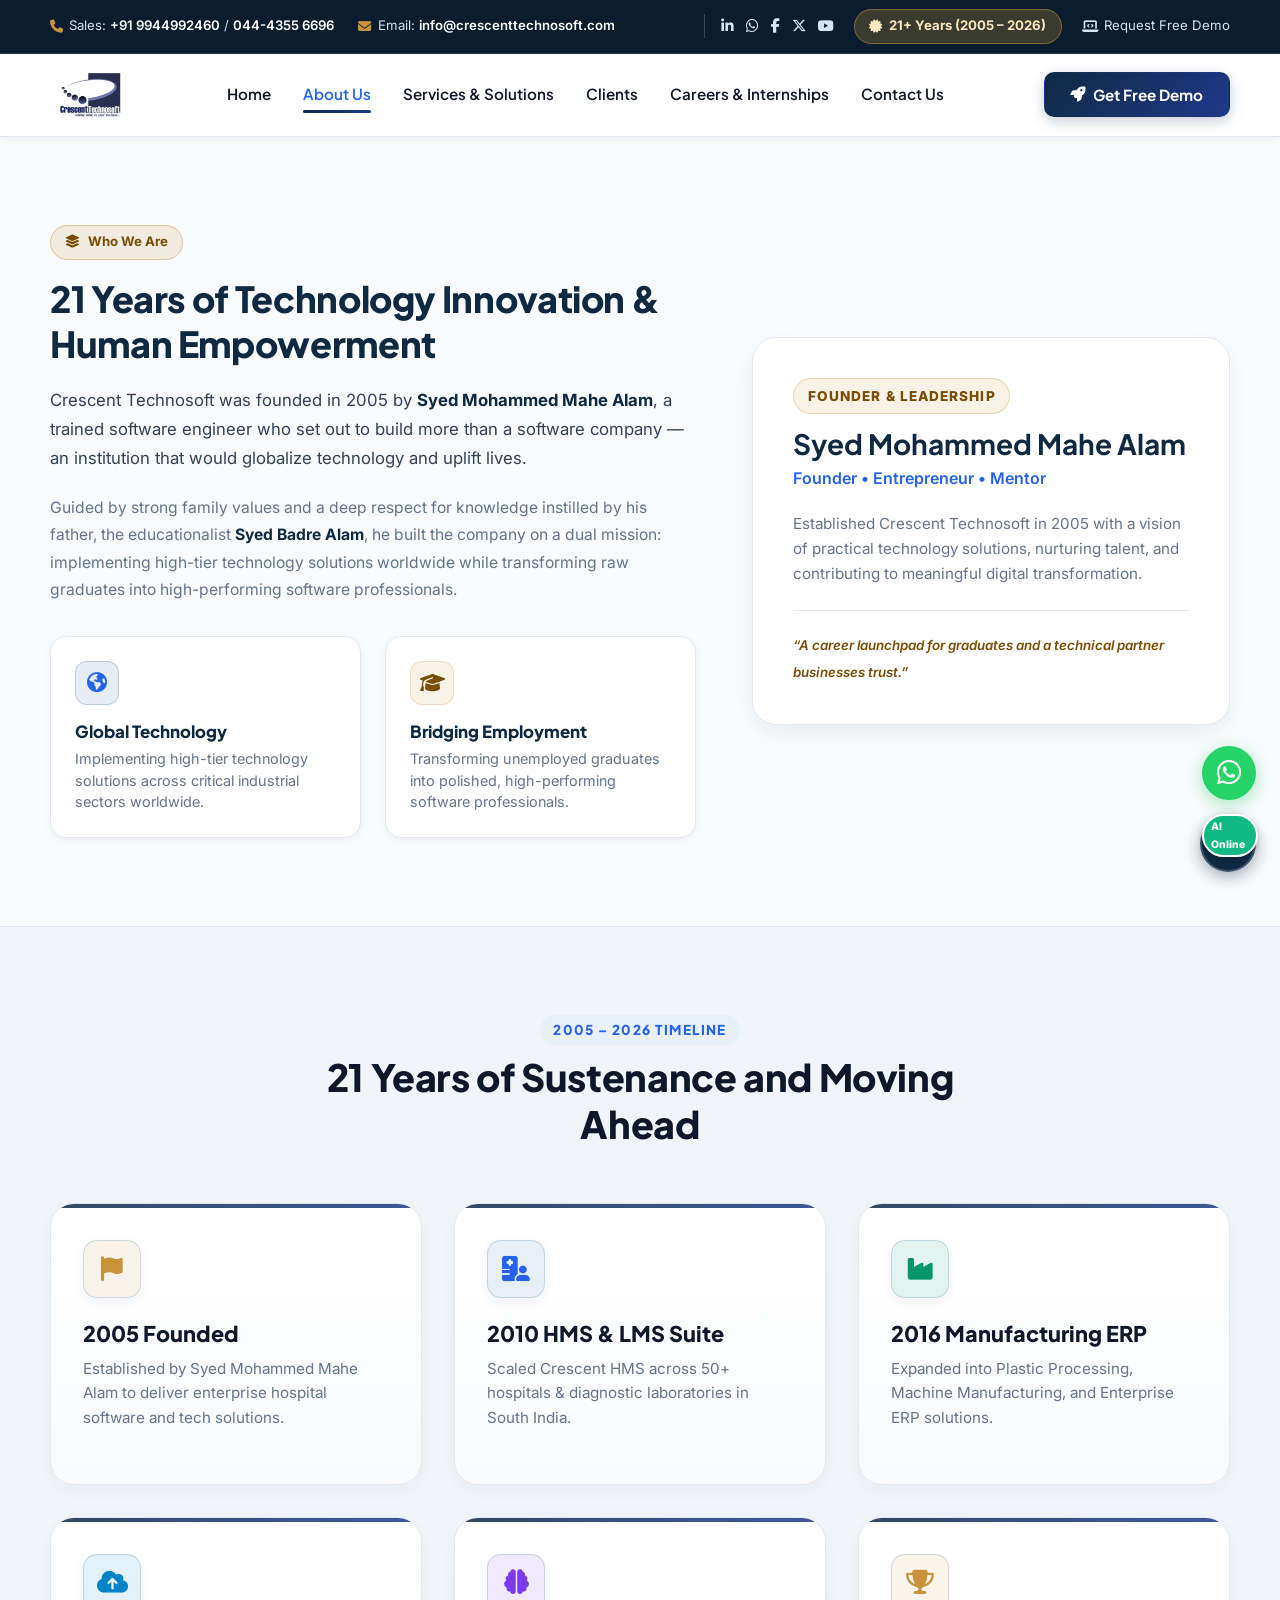
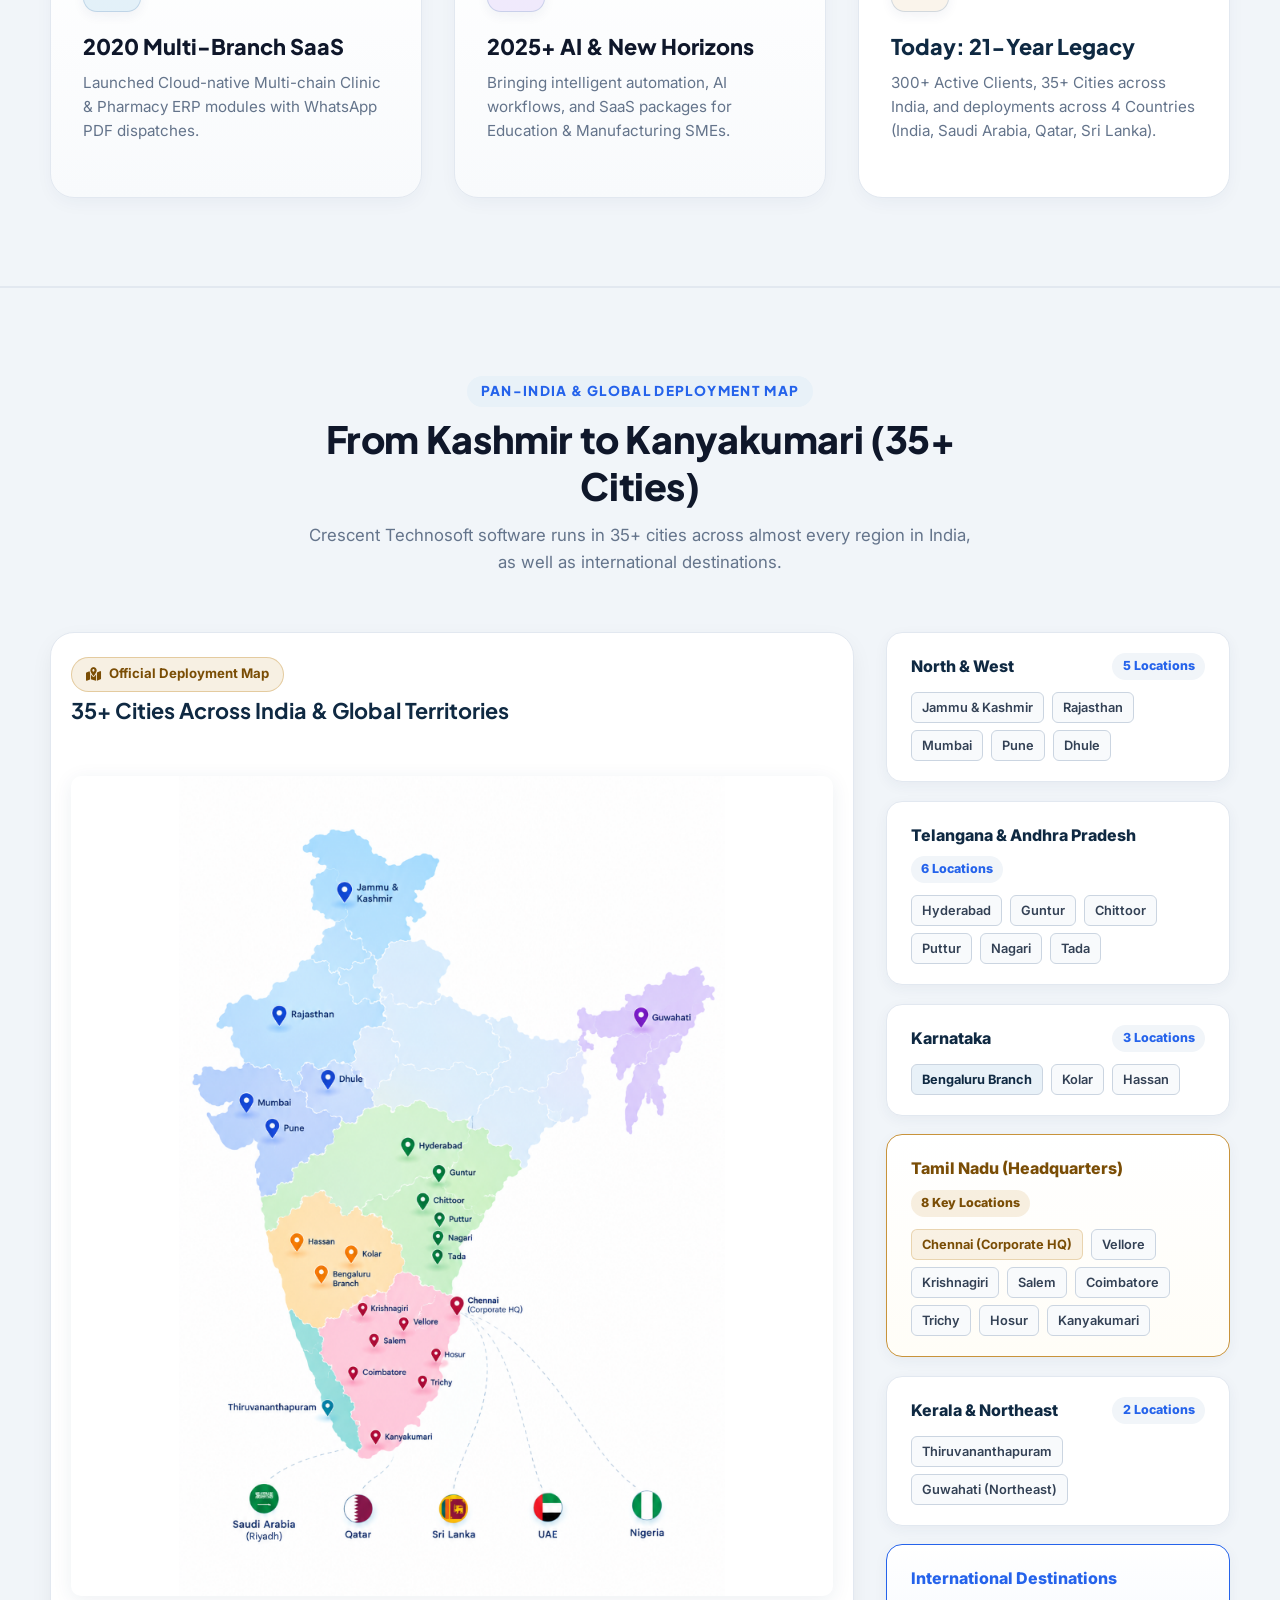
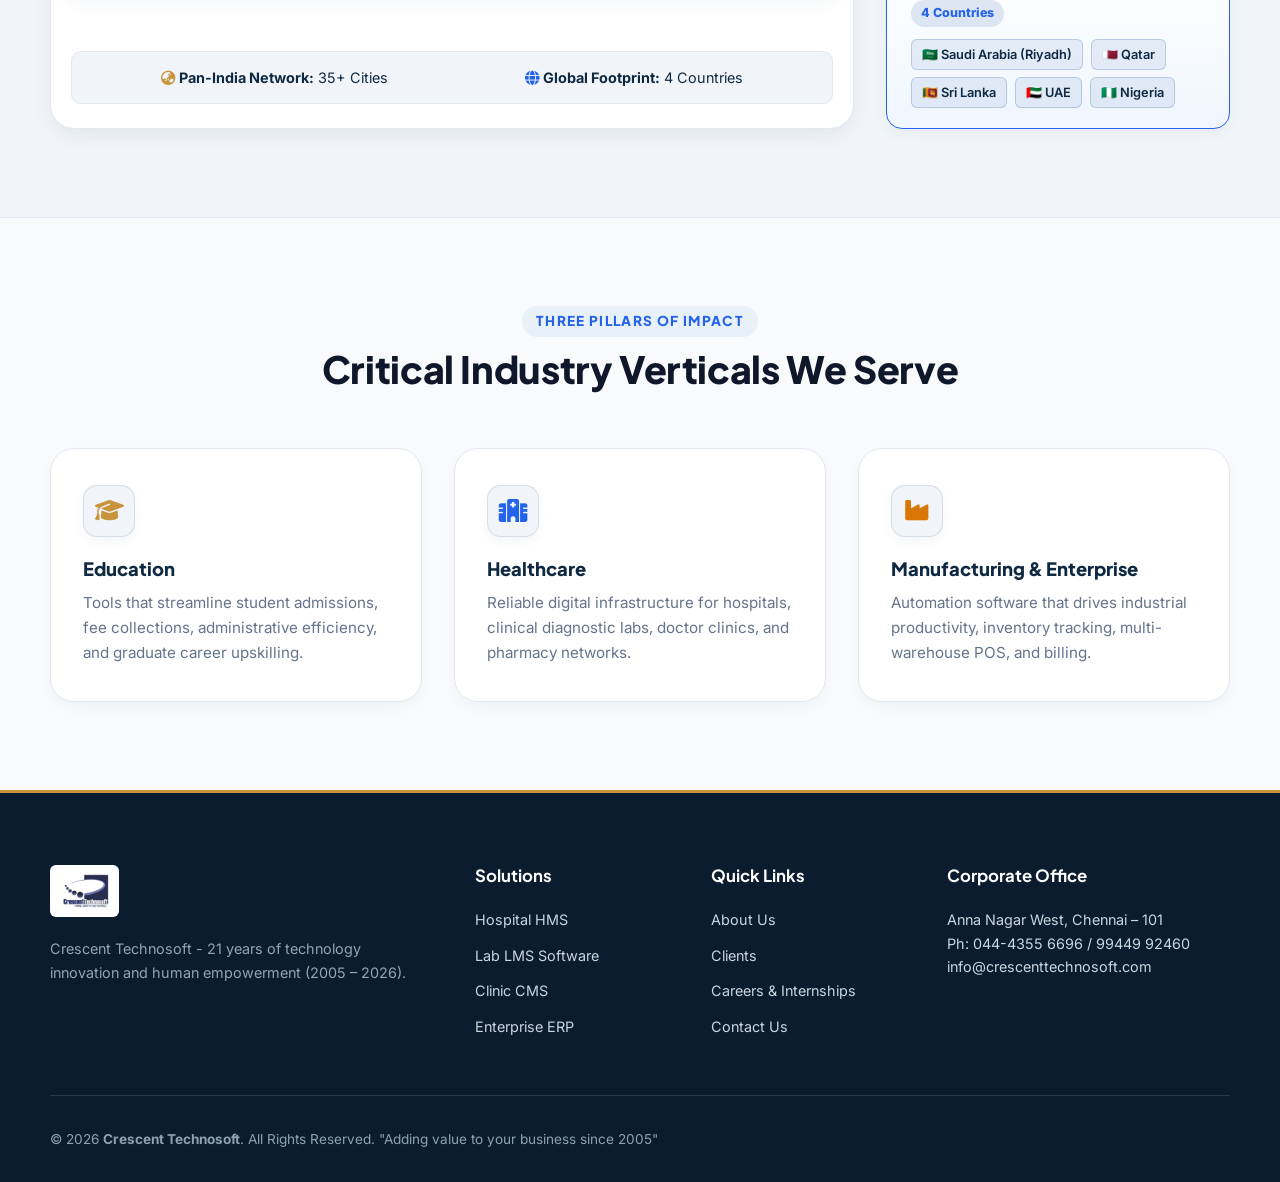
==== commit f4fecb7d: "Update website" ====
--- a/about.html
+++ b/about.html
@@ -92,10 +92,10 @@
   <!-- Who We Are -->
   <section class="section" id="who-we-are">
     <div class="container">
-      <div style="display:grid; grid-template-columns: 1.15fr 0.85fr; gap:3.5rem; align-items:center;">
+      <div class="rg rg-split-a" style="gap:3.5rem; align-items:center;">
         <div>
           <span class="badge-gold" style="margin-bottom:1rem;"><i class="fa-solid fa-layer-group"></i> Who We Are</span>
-          <h2 class="section-title" style="font-size:2.25rem; line-height:1.25; margin-bottom:1.25rem; color:var(--logo-navy);">21 Years of Technology Innovation & Human Empowerment</h2>
+          <h2 class="section-title resp-h2" style="font-size:2.25rem; line-height:1.25; margin-bottom:1.25rem; color:var(--logo-navy);">21 Years of Technology Innovation & Human Empowerment</h2>
           <p style="margin-bottom:1.25rem; color:var(--text-body); font-size:1.05rem; line-height:1.75;">
             Crescent Technosoft was founded in 2005 by <strong style="color:var(--logo-navy);">Syed Mohammed Mahe Alam</strong>, a trained software engineer who set out to build more than a software company — an institution that would globalize technology and uplift lives.
           </p>
@@ -103,7 +103,7 @@
             Guided by strong family values and a deep respect for knowledge instilled by his father, the educationalist <strong style="color:var(--logo-navy);">Syed Badre Alam</strong>, he built the company on a dual mission: implementing high-tier technology solutions worldwide while transforming raw graduates into high-performing software professionals.
           </p>
 
-          <div style="display:grid; grid-template-columns:1fr 1fr; gap:1.5rem;">
+          <div class="rg rg-2 rg-keep-2" style="gap:1.5rem;">
             <div style="background:#ffffff; padding:1.5rem; border-radius:var(--radius-lg); border:1.5px solid var(--border-color); box-shadow:var(--shadow-sm); transition:transform 0.3s ease, box-shadow 0.3s ease;">
               <div style="width:44px; height:44px; border-radius:12px; background:rgba(54,105,166,0.12); color:var(--logo-swoosh-blue); display:flex; align-items:center; justify-content:center; font-size:1.25rem; margin-bottom:1rem; border:1px solid rgba(54,105,166,0.25);">
                 <i class="fa-solid fa-earth-americas"></i>
@@ -217,7 +217,7 @@
             <h3 style="color:var(--logo-navy); margin-top:0.35rem; font-size:1.35rem;">35+ Cities Across India & Global Territories</h3>
           </div>
           
-          <div style="flex:1; display:flex; align-items:center; justify-content:center; padding:0.5rem 0; width:100%; min-height:680px;">
+          <div class="map-img-wrap" style="flex:1; display:flex; align-items:center; justify-content:center; padding:0.5rem 0; width:100%;">
             <img src="assets/india-deployment-map.png" alt="Crescent Technosoft Pan-India and Global Deployment Map" style="width:100%; max-height:820px; height:auto; object-fit:contain; border-radius:var(--radius-md); box-shadow:0 4px 20px rgba(30,58,103,0.08); margin:0 auto; display:block;">
           </div>
 
@@ -429,13 +429,6 @@
   </div>
 
   <!-- Mobile Bottom Quick Bar -->
-  <div class="mobile-bottom-bar">
-    <a href="tel:+919944992460" class="mobile-bar-btn"><i class="fa-solid fa-phone"></i> Call Sales</a>
-    <a href="https://wa.me/919944992460" target="_blank" class="mobile-bar-btn whatsapp"><i class="fa-brands fa-whatsapp"></i> WhatsApp</a>
-    <a href="#" class="mobile-bar-btn open-demo-modal"><i class="fa-solid fa-calendar-check"></i> Demo</a>
-    <a href="#" class="mobile-bar-btn ai open-ai-chat"><i class="fa-solid fa-robot"></i> AI Help</a>
-  </div>
-
   <!-- AI Chatbot Drawer -->
   <div class="ai-chat-drawer" id="aiChatDrawer">
     <div class="ai-chat-header">
--- a/css/styles.css
+++ b/css/styles.css
@@ -66,7 +66,9 @@
 }
 
 /* Base Reset */
-*, *::before, *::after {
+*,
+*::before,
+*::after {
   box-sizing: border-box;
   margin: 0;
   padding: 0;
@@ -82,11 +84,16 @@
   background-color: var(--bg-body);
   color: var(--text-body);
   line-height: 1.65;
-  overflow-x: hidden;
+  overflow-x: clip;
   -webkit-font-smoothing: antialiased;
 }
 
-h1, h2, h3, h4, h5, h6 {
+h1,
+h2,
+h3,
+h4,
+h5,
+h6 {
   font-family: var(--font-heading);
   color: var(--text-dark);
   font-weight: 700;
@@ -123,6 +130,12 @@
 /* ==========================================================================
    Header & Navigation
    ========================================================================== */
+header {
+  position: sticky;
+  top: 0;
+  z-index: 1000;
+}
+
 .top-bar {
   background-color: var(--logo-navy-dark);
   color: #d5e2f5;
@@ -193,7 +206,8 @@
   align-items: center;
   gap: 0.45rem;
   background: rgba(200, 147, 59, 0.14);
-  color: #7a4d05; /* High contrast readable dark gold/amber */
+  color: #7a4d05;
+  /* High contrast readable dark gold/amber */
   padding: 0.35rem 0.9rem;
   border-radius: var(--radius-full);
   font-size: 0.825rem;
@@ -206,7 +220,8 @@
 .founder-card .badge-gold,
 .page-hero .badge-gold {
   background: rgba(200, 147, 59, 0.25);
-  color: #fce8bd; /* High contrast light gold on dark backgrounds */
+  color: #fce8bd;
+  /* High contrast light gold on dark backgrounds */
   border-color: rgba(200, 147, 59, 0.5);
 }
 
@@ -279,7 +294,8 @@
   position: relative;
 }
 
-.nav-link:hover, .nav-link.active {
+.nav-link:hover,
+.nav-link.active {
   color: var(--logo-swoosh-blue);
 }
 
@@ -295,7 +311,8 @@
   transition: var(--transition);
 }
 
-.nav-link:hover::after, .nav-link.active::after {
+.nav-link:hover::after,
+.nav-link.active::after {
   width: 100%;
 }
 
@@ -374,14 +391,15 @@
 }
 
 .btn-gold {
-  background: linear-gradient(135deg, #c8933b 0%, #d97706 100%);
-  color: #ffffff;
-  box-shadow: 0 4px 16px rgba(200, 147, 59, 0.4);
+  background: var(--accent-gold);
+  color: #ffffff;
+  border: none;
+  box-shadow: 0 4px 16px rgba(200, 147, 59, 0.35);
   font-weight: 800;
 }
 
 .btn-gold:hover {
-  background: linear-gradient(135deg, #b4802c 0%, #b45309 100%);
+  background: #b4802c;
   color: #ffffff;
   transform: translateY(-2px);
   box-shadow: 0 8px 22px rgba(200, 147, 59, 0.5);
@@ -443,7 +461,9 @@
   justify-content: space-between;
 }
 
-.mobile-drawer.active { right: 0; }
+.mobile-drawer.active {
+  right: 0;
+}
 
 .mobile-drawer-header {
   display: flex;
@@ -647,8 +667,15 @@
 }
 
 @keyframes floatMotion {
-  0%, 100% { transform: translateY(0); }
-  50% { transform: translateY(-8px); }
+
+  0%,
+  100% {
+    transform: translateY(0);
+  }
+
+  50% {
+    transform: translateY(-8px);
+  }
 }
 
 .floating-badge-top {
@@ -959,7 +986,8 @@
   box-shadow: var(--shadow-sm);
 }
 
-.filter-btn:hover, .filter-btn.active {
+.filter-btn:hover,
+.filter-btn.active {
   background: var(--grad-primary);
   color: #ffffff;
   border-color: transparent;
@@ -1444,9 +1472,20 @@
 }
 
 @keyframes pulseAi {
-  0% { transform: scale(0.95); box-shadow: 0 0 0 0 rgba(16, 185, 129, 0.7); }
-  70% { transform: scale(1); box-shadow: 0 0 0 8px rgba(16, 185, 129, 0); }
-  100% { transform: scale(0.95); box-shadow: 0 0 0 0 rgba(16, 185, 129, 0); }
+  0% {
+    transform: scale(0.95);
+    box-shadow: 0 0 0 0 rgba(16, 185, 129, 0.7);
+  }
+
+  70% {
+    transform: scale(1);
+    box-shadow: 0 0 0 8px rgba(16, 185, 129, 0);
+  }
+
+  100% {
+    transform: scale(0.95);
+    box-shadow: 0 0 0 0 rgba(16, 185, 129, 0);
+  }
 }
 
 /* AI Chatbot Window Drawer */
@@ -1597,25 +1636,6 @@
 }
 
 /* Mobile Quick Action Bar at Screen Bottom */
-.mobile-bottom-bar {
-  display: none;
-  position: fixed;
-  bottom: 0;
-  left: 0;
-  width: 100%;
-  background: #ffffff;
-  border-top: 1px solid var(--border-color);
-  z-index: 1800;
-  padding: 0.6rem 0.75rem;
-  box-shadow: 0 -4px 12px rgba(0,0,0,0.1);
-}
-
-.mobile-bottom-bar-inner {
-  display: grid;
-  grid-template-columns: 1fr 1fr 1.2fr;
-  gap: 0.5rem;
-}
-
 /* Modal Dialog */
 .modal-overlay {
   position: fixed;
@@ -1693,7 +1713,9 @@
   margin-bottom: 0.4rem;
 }
 
-.form-input, .form-select, .form-textarea {
+.form-input,
+.form-select,
+.form-textarea {
   width: 100%;
   padding: 0.75rem 1rem;
   border: 1px solid var(--border-color);
@@ -1705,7 +1727,9 @@
   transition: var(--transition);
 }
 
-.form-input:focus, .form-select:focus, .form-textarea:focus {
+.form-input:focus,
+.form-select:focus,
+.form-textarea:focus {
   outline: none;
   border-color: var(--logo-swoosh-blue);
   box-shadow: 0 0 0 3px rgba(54, 105, 166, 0.15);
@@ -1741,39 +1765,50 @@
     grid-template-columns: 1fr;
     text-align: center;
   }
+
   .hero-subtitle {
     margin-left: auto;
     margin-right: auto;
   }
+
   .hero-actions {
     justify-content: center;
   }
+
   .hero-slider-nav {
     justify-content: center;
   }
+
   .stats-grid {
     grid-template-columns: repeat(2, 1fr);
     gap: 1.5rem;
   }
+
   .stat-item:nth-child(2)::after {
     display: none;
   }
+
   .features-grid {
     grid-template-columns: repeat(2, 1fr);
   }
+
   .locations-grid {
     grid-template-columns: repeat(2, 1fr);
   }
+
   .client-logos-grid {
     grid-template-columns: repeat(3, 1fr);
   }
+
   .process-stepper {
     grid-template-columns: repeat(2, 1fr);
   }
+
   .brochure-card {
     flex-direction: column;
     align-items: flex-start;
   }
+
   .footer-grid {
     grid-template-columns: 1fr 1fr;
   }
@@ -1784,46 +1819,55 @@
     flex-direction: column;
     align-items: flex-start;
   }
+
   .top-social-links {
     margin-left: 0;
     padding-left: 0;
     border-left: none;
   }
+
   .nav-menu {
     display: none;
   }
+
   .mobile-toggle {
     display: block;
   }
+
   .hero-title {
     font-size: 2.2rem;
   }
+
   .page-banner-title {
     font-size: 2.1rem;
   }
+
   .stats-grid {
     grid-template-columns: 1fr;
   }
+
   .stat-item::after {
     display: none !important;
   }
+
   .features-grid {
     grid-template-columns: 1fr;
   }
+
   .locations-grid {
     grid-template-columns: 1fr;
   }
+
   .client-logos-grid {
     grid-template-columns: repeat(2, 1fr);
   }
+
   .process-stepper {
     grid-template-columns: 1fr;
   }
+
   .footer-grid {
     grid-template-columns: 1fr;
-  }
-  .mobile-bottom-bar {
-    display: block;
   }
 }
 
@@ -1915,7 +1959,7 @@
   padding: 2px 6px;
   border-radius: 10px;
   border: 2px solid #ffffff;
-  box-shadow: 0 2px 5px rgba(0,0,0,0.2);
+  box-shadow: 0 2px 5px rgba(0, 0, 0, 0.2);
 }
 
 /* Floating AI Chat Box Popup Widget */
@@ -1948,7 +1992,7 @@
 }
 
 .ai-chat-header {
-  background: linear-gradient(135deg, var(--logo-navy-blue) 0%, var(--logo-swoosh-blue) 100%);
+  background: linear-gradient(135deg, var(--logo-navy, #0f2942) 0%, var(--logo-swoosh-blue) 100%);
   color: #ffffff;
   padding: 1rem 1.25rem;
   display: flex;
@@ -2081,16 +2125,24 @@
   font-size: 0.9rem;
   line-height: 1.5;
   color: var(--text-dark);
-  box-shadow: 0 2px 8px rgba(0,0,0,0.05);
+  box-shadow: 0 2px 8px rgba(0, 0, 0, 0.05);
   border: 1px solid #e2e8f0;
 }
 
 .user-msg .msg-bubble {
-  background: var(--logo-navy-blue);
-  color: #ffffff;
+  background: var(--logo-navy, #0f2942);
+  color: #ffffff !important;
   border-radius: 14px;
   border-top-right-radius: 2px;
+  border-top-left-radius: 14px;
   border: none;
+  box-shadow: 0 3px 10px rgba(15, 41, 66, 0.15);
+}
+
+.user-msg .msg-bubble *,
+.user-msg .msg-bubble p,
+.user-msg .msg-bubble span {
+  color: #ffffff !important;
 }
 
 .chat-chips-container {
@@ -2110,7 +2162,7 @@
 
 .chat-chip {
   background: #f1f5f9;
-  color: var(--logo-navy-blue);
+  color: var(--logo-navy, #0f2942);
   border: 1px solid #cbd5e1;
   padding: 0.35rem 0.75rem;
   border-radius: 20px;
@@ -2166,7 +2218,7 @@
 }
 
 .ai-chat-footer button:hover {
-  background: var(--logo-navy-blue);
+  background: var(--logo-navy, #0f2942);
 }
 
 /* Typing Indicator Dots */
@@ -2180,12 +2232,25 @@
   animation: typingBounce 1.4s infinite ease-in-out both;
 }
 
-.typing-dots span:nth-child(1) { animation-delay: -0.32s; }
-.typing-dots span:nth-child(2) { animation-delay: -0.16s; }
+.typing-dots span:nth-child(1) {
+  animation-delay: -0.32s;
+}
+
+.typing-dots span:nth-child(2) {
+  animation-delay: -0.16s;
+}
 
 @keyframes typingBounce {
-  0%, 80%, 100% { transform: scale(0); }
-  40% { transform: scale(1.0); }
+
+  0%,
+  80%,
+  100% {
+    transform: scale(0);
+  }
+
+  40% {
+    transform: scale(1.0);
+  }
 }
 
 /* ==========================================================================
@@ -2589,9 +2654,20 @@
 }
 
 @keyframes pulseRing {
-  0% { transform: scale(0.9); opacity: 0.8; }
-  50% { transform: scale(1.4); opacity: 0.3; }
-  100% { transform: scale(0.9); opacity: 0.8; }
+  0% {
+    transform: scale(0.9);
+    opacity: 0.8;
+  }
+
+  50% {
+    transform: scale(1.4);
+    opacity: 0.3;
+  }
+
+  100% {
+    transform: scale(0.9);
+    opacity: 0.8;
+  }
 }
 
 .pulse-ring {
@@ -2777,7 +2853,13 @@
 }
 
 @media (max-width: 1024px) {
-  .founder-profile-grid, .reseller-grid, .locations-grid, .clients-logo-grid, .client-logos-grid, .process-stepper {
+
+  .founder-profile-grid,
+  .reseller-grid,
+  .locations-grid,
+  .clients-logo-grid,
+  .client-logos-grid,
+  .process-stepper {
     grid-template-columns: repeat(2, 1fr);
     gap: 2.25rem 1.5rem;
   }
@@ -2790,7 +2872,13 @@
 }
 
 @media (max-width: 640px) {
-  .founder-profile-grid, .reseller-grid, .locations-grid, .clients-logo-grid, .client-logos-grid, .process-stepper {
+
+  .founder-profile-grid,
+  .reseller-grid,
+  .locations-grid,
+  .clients-logo-grid,
+  .client-logos-grid,
+  .process-stepper {
     grid-template-columns: 1fr;
     gap: 2.25rem;
   }
@@ -2830,7 +2918,7 @@
   border-radius: var(--radius-lg, 16px);
   overflow: hidden;
   border: 1px solid var(--border-color, #e2e8f0);
-  box-shadow: var(--shadow-sm, 0 2px 8px rgba(0,0,0,0.04));
+  box-shadow: var(--shadow-sm, 0 2px 8px rgba(0, 0, 0, 0.04));
 }
 
 .showcase-img-wrapper img {
@@ -2899,21 +2987,1088 @@
 }
 
 @media (max-width: 992px) {
+
   .software-showcase-card,
   .software-showcase-card.reverse {
     grid-template-columns: 1fr;
     gap: 2rem;
     padding: 1.75rem;
   }
+
   .software-showcase-card.reverse .showcase-details {
     order: 2;
   }
+
   .software-showcase-card.reverse .showcase-img-wrapper {
     order: 1;
   }
+
   .showcase-img-wrapper {
     height: 250px;
   }
 }
 
-
+/* Client Roster Showcase Grid (Page 8 Corporate Profile) */
+.client-roster-card {
+  background: #ffffff;
+  border: 1.5px solid var(--border-color);
+  border-radius: var(--radius-lg);
+  padding: 1.15rem 1.25rem;
+  text-align: center;
+  box-shadow: var(--shadow-sm);
+  transition: var(--transition);
+  display: flex;
+  align-items: center;
+  justify-content: center;
+  min-height: 76px;
+}
+
+.client-roster-card:hover {
+  transform: translateY(-3px);
+  box-shadow: var(--shadow-md);
+  border-color: var(--logo-swoosh-blue);
+}
+
+.client-roster-card.mfg-card {
+  border-color: rgba(200, 147, 59, 0.3);
+}
+
+.client-roster-card.mfg-card:hover {
+  border-color: var(--accent-gold);
+}
+
+.client-roster-card strong {
+  color: var(--logo-navy);
+  font-size: 0.95rem;
+  font-weight: 700;
+  line-height: 1.35;
+}
+
+/* Floating Action Buttons & Tooltips */
+.floating-btn-group {
+  position: fixed;
+  bottom: 28px;
+  right: 24px;
+  z-index: 1050;
+  display: flex;
+  flex-direction: column;
+  gap: 1rem;
+  align-items: flex-end;
+}
+
+.whatsapp-fab {
+  width: 54px;
+  height: 54px;
+  background: #25d366;
+  color: #ffffff;
+  border-radius: 50%;
+  display: flex;
+  align-items: center;
+  justify-content: center;
+  font-size: 1.75rem;
+  box-shadow: 0 4px 16px rgba(37, 211, 102, 0.4);
+  transition: var(--transition);
+  position: relative;
+}
+
+.whatsapp-fab:hover {
+  transform: scale(1.08);
+  color: #ffffff;
+  box-shadow: 0 8px 24px rgba(37, 211, 102, 0.55);
+}
+
+.ai-chat-fab {
+  width: 56px;
+  height: 56px;
+  background: var(--logo-navy);
+  color: #ffffff;
+  border-radius: 50%;
+  display: flex;
+  align-items: center;
+  justify-content: center;
+  font-size: 1.5rem;
+  box-shadow: 0 4px 16px rgba(15, 41, 66, 0.4);
+  cursor: pointer;
+  transition: var(--transition);
+  position: relative;
+}
+
+.ai-chat-fab:hover {
+  transform: scale(1.08);
+  background: var(--logo-navy-royal);
+  box-shadow: 0 8px 24px rgba(30, 58, 138, 0.5);
+}
+
+.ai-badge {
+  position: absolute;
+  top: -4px;
+  right: -4px;
+  background: #10b981;
+  color: #ffffff;
+  font-size: 0.65rem;
+  font-weight: 800;
+  padding: 0.15rem 0.45rem;
+  border-radius: 50px;
+  border: 2px solid #ffffff;
+}
+
+/* Mobile Quick Bottom Bar (< 768px) */
+/* ==========================================================================
+   Comprehensive Tablet & Mobile Responsiveness System
+   ========================================================================== */
+
+/* Tablets & Laptops (<= 992px) */
+@media (max-width: 992px) {
+  .nav-menu {
+    display: none !important;
+  }
+
+  .mobile-toggle {
+    display: inline-flex !important;
+    align-items: center;
+    justify-content: center;
+    width: 44px;
+    height: 44px;
+    border-radius: var(--radius-md);
+    background: var(--bg-subtle);
+    border: 1px solid var(--border-color);
+    color: var(--logo-navy);
+    cursor: pointer;
+  }
+
+  .top-bar-inner {
+    justify-content: center;
+    text-align: center;
+  }
+
+  .top-right-links {
+    justify-content: center;
+    width: 100%;
+  }
+
+  .top-social-links {
+    margin-left: 0;
+    padding-left: 0;
+    border-left: none;
+  }
+
+  /* Hero & Section Layouts */
+  .hero-grid {
+    grid-template-columns: 1fr !important;
+    gap: 2.5rem !important;
+    text-align: center;
+  }
+
+  .hero-subtitle {
+    margin-left: auto;
+    margin-right: auto;
+  }
+
+  .hero-actions {
+    justify-content: center;
+  }
+
+  .hero-visual-frame {
+    max-width: 520px;
+    margin: 0 auto;
+  }
+
+  /* Solutions & Feature Grids */
+  .solutions-grid {
+    grid-template-columns: repeat(auto-fit, minmax(280px, 1fr)) !important;
+  }
+
+  .software-showcase-card,
+  .software-showcase-card.reverse {
+    grid-template-columns: 1fr !important;
+    gap: 2rem !important;
+    padding: 1.75rem !important;
+  }
+
+  .software-showcase-card.reverse .showcase-details {
+    order: 2;
+  }
+
+  .software-showcase-card.reverse .showcase-img-wrapper {
+    order: 1;
+  }
+
+  .showcase-img-wrapper {
+    height: 260px !important;
+  }
+
+  /* Footer Responsiveness */
+  .footer-grid {
+    grid-template-columns: 1fr 1fr !important;
+    gap: 2.5rem !important;
+  }
+
+  /* Stats grid divider fix */
+  .stat-item:not(:last-child)::after {
+    display: none !important;
+  }
+
+  .stats-grid {
+    grid-template-columns: repeat(2, 1fr) !important;
+    gap: 1.5rem !important;
+  }
+
+  /* Process Stepper & Reseller & Locations Grids */
+  .process-stepper,
+  .reseller-grid,
+  .founder-profile-grid,
+  .maps-grid {
+    grid-template-columns: repeat(2, 1fr) !important;
+    gap: 1.5rem !important;
+  }
+
+  /* Generic Inline Grids & Multi-column Overrides */
+  div[style*="grid-template-columns: 1.15fr 0.85fr"],
+  div[style*="grid-template-columns:1.15fr 0.85fr"],
+  div[style*="grid-template-columns: 1.15fr 0.85fr;"],
+  div[style*="grid-template-columns: 1fr 1fr"],
+  div[style*="grid-template-columns:1fr 1fr"],
+  div[style*="grid-template-columns: 1fr 1fr;"] {
+    grid-template-columns: 1fr !important;
+  }
+
+  div[style*="grid-template-columns: repeat(4, 1fr)"],
+  div[style*="grid-template-columns:repeat(4, 1fr)"],
+  div[style*="grid-template-columns: repeat(3, 1fr)"],
+  div[style*="grid-template-columns:repeat(3, 1fr)"] {
+    grid-template-columns: repeat(2, 1fr) !important;
+  }
+}
+
+/* Mobile Devices (<= 768px) */
+@media (max-width: 768px) {
+  html {
+    font-size: 15px;
+  }
+
+  .container {
+    padding: 0 1rem !important;
+  }
+
+  .top-bar {
+    display: none !important;
+    /* Hide top bar on phones to preserve viewport height */
+  }
+
+  .nav-container {
+    height: 68px !important;
+  }
+
+  .logo-wrapper img {
+    height: 42px !important;
+  }
+
+  .hero-section {
+    padding: 3rem 0 4rem !important;
+    min-height: auto !important;
+  }
+
+  .hero-title {
+    font-size: 2.15rem !important;
+    line-height: 1.2 !important;
+  }
+
+  .hero-subtitle {
+    font-size: 1rem !important;
+  }
+
+  .hero-slider-nav {
+    justify-content: center;
+  }
+
+  /* Prevent floating badges from spilling past mobile viewport width */
+  .floating-badge,
+  .floating-badge-top {
+    display: none !important;
+  }
+
+  .stats-bar-wrapper {
+    margin-top: 1.5rem !important;
+  }
+
+  .stats-grid {
+    grid-template-columns: 1fr 1fr !important;
+    gap: 1.25rem !important;
+  }
+
+  .stats-card {
+    padding: 1.5rem 1.25rem !important;
+  }
+
+  .section {
+    padding: 3rem 0 !important;
+  }
+
+  .section-title {
+    font-size: 1.75rem !important;
+  }
+
+  .section-description {
+    font-size: 0.95rem !important;
+  }
+
+  /* Force Form Grids & Multi-column Grids to 1 Column on Mobile */
+  .process-stepper,
+  .reseller-grid,
+  .founder-profile-grid,
+  .maps-grid,
+  .timeline-stepper,
+  div[style*="grid-template-columns: 1fr 1fr"],
+  div[style*="grid-template-columns:1fr 1fr"],
+  div[style*="grid-template-columns: repeat(2, 1fr)"],
+  div[style*="grid-template-columns:repeat(2, 1fr)"],
+  div[style*="grid-template-columns: repeat(3, 1fr)"],
+  div[style*="grid-template-columns:repeat(3, 1fr)"],
+  div[style*="grid-template-columns: repeat(4, 1fr)"],
+  div[style*="grid-template-columns:repeat(4, 1fr)"] {
+    grid-template-columns: 1fr !important;
+    gap: 1.25rem !important;
+  }
+
+  .brochure-card {
+    grid-template-columns: 1fr !important;
+    padding: 2rem 1.5rem !important;
+    text-align: center;
+  }
+
+  .brochure-list {
+    grid-template-columns: 1fr !important;
+  }
+
+  .footer-grid {
+    grid-template-columns: 1fr !important;
+    gap: 2rem !important;
+    text-align: center;
+  }
+
+  .footer-brand img {
+    margin: 0 auto 1rem;
+  }
+
+  .modal-container {
+    width: 100% !important;
+    max-width: 480px !important;
+  }
+
+  .floating-btn-group {
+    bottom: 16px !important;
+    right: 16px !important;
+  }
+
+  .ai-chat-drawer {
+    width: calc(100vw - 24px) !important;
+    right: 12px !important;
+    left: 12px !important;
+    bottom: 80px !important;
+    height: min(480px, calc(100dvh - 100px)) !important;
+  }
+}
+
+/* Small Smartphone Devices (<= 480px) */
+@media (max-width: 480px) {
+  .hero-title {
+    font-size: 1.85rem !important;
+  }
+
+  .btn:not(.btn-sm) {
+    width: 100% !important;
+    padding: 0.75rem 1.25rem !important;
+  }
+
+  .hero-actions {
+    flex-direction: column !important;
+    width: 100% !important;
+  }
+
+  .stats-grid {
+    grid-template-columns: 1fr !important;
+  }
+
+  .client-roster-card {
+    min-height: 64px !important;
+    padding: 0.85rem 1rem !important;
+  }
+
+  .client-roster-card strong {
+    font-size: 0.875rem !important;
+  }
+}
+
+
+
+
+/* ==========================================================================
+   Responsive Layer — Mobile / Tablet Support
+   Replaces former inline-style grids so they can collapse at breakpoints.
+   ========================================================================== */
+
+/* Prevent any stray element from creating sideways scroll on phones */
+html {
+  -webkit-text-size-adjust: 100%;
+  text-size-adjust: 100%;
+}
+
+img,
+video,
+svg,
+iframe,
+canvas {
+  max-width: 100%;
+}
+
+table {
+  max-width: 100%;
+}
+
+/* Generic responsive grid system (.rg) */
+.rg {
+  display: grid;
+}
+
+.rg>* {
+  min-width: 0;
+  /* lets grid children shrink instead of forcing overflow */
+}
+
+.rg-2 {
+  grid-template-columns: 1fr 1fr;
+}
+
+.rg-3 {
+  grid-template-columns: repeat(3, 1fr);
+}
+
+.rg-4 {
+  grid-template-columns: repeat(4, 1fr);
+}
+
+.rg-split-a {
+  grid-template-columns: 1.15fr 0.85fr;
+}
+
+.rg-split-b {
+  grid-template-columns: 1fr 1.2fr;
+}
+
+.rg-panel {
+  padding: 3rem 2.75rem;
+}
+
+.locations-grid-2 {
+  grid-template-columns: repeat(2, 1fr);
+}
+
+/* ---- Large tablets / small laptops ---- */
+@media (max-width: 1100px) {
+  .rg-4 {
+    grid-template-columns: repeat(2, 1fr);
+  }
+
+  .rg-3 {
+    grid-template-columns: repeat(2, 1fr);
+  }
+
+  .rg-split-a,
+  .rg-split-b {
+    gap: 2.5rem !important;
+  }
+}
+
+/* ---- Tablets ---- */
+@media (max-width: 900px) {
+
+  .rg-split-a,
+  .rg-split-b,
+  .rg-stack-lg,
+  .rg-stack-md {
+    grid-template-columns: 1fr;
+    gap: 2rem !important;
+  }
+
+  .rg-3 {
+    grid-template-columns: 1fr 1fr;
+  }
+
+  .locations-grid-2 {
+    grid-template-columns: repeat(2, 1fr);
+  }
+
+  .rg-panel {
+    padding: 2.25rem 1.75rem;
+  }
+}
+
+/* ---- Phones ---- */
+@media (max-width: 640px) {
+
+  .rg-3,
+  .rg-4,
+  .rg-2:not(.rg-keep-2) {
+    grid-template-columns: 1fr;
+  }
+
+  .rg-2.rg-stack-sm {
+    grid-template-columns: 1fr;
+  }
+
+  .locations-grid-2 {
+    grid-template-columns: 1fr;
+  }
+
+  .rg {
+    gap: 1.25rem !important;
+  }
+
+  .rg-panel {
+    padding: 1.5rem 1.15rem;
+    border-radius: var(--radius-lg) !important;
+  }
+
+  /* Inline-padded cards (careers / contact / index) get tighter padding */
+  [style*="padding: 2.25rem"],
+  [style*="padding:2.25rem"] {
+    padding: 1.5rem 1.25rem !important;
+  }
+
+  [style*="padding: 2rem 1.75rem"] {
+    padding: 1.5rem 1.15rem !important;
+  }
+}
+
+/* ---- Small phones ---- */
+@media (max-width: 480px) {
+  .rg-4 {
+    grid-template-columns: 1fr;
+  }
+
+  .rg-keep-2 {
+    grid-template-columns: 1fr;
+  }
+}
+
+/* Make sure long words / emails / URLs never break the layout */
+/* Wrap long strings only when a single word truly cannot fit (never mid-word otherwise) */
+p,
+li,
+a,
+td,
+th,
+label,
+h1,
+h2,
+h3,
+h4 {
+  overflow-wrap: break-word;
+}
+
+h1,
+h2,
+h3,
+h4 {
+  hyphens: auto;
+}
+
+/* Let grid children shrink below their min-content width (fixes 320px overflow) */
+.software-showcase-card>*,
+.hero-grid>*,
+.footer-grid>*,
+.features-grid>*,
+.solutions-grid>*,
+.map-showcase-grid>*,
+.maps-grid>* {
+  min-width: 0;
+}
+
+@media (max-width: 992px) {
+
+  .software-showcase-card,
+  .software-showcase-card.reverse {
+    grid-template-columns: minmax(0, 1fr) !important;
+  }
+}
+
+@media (max-width: 768px) {
+  .solutions-grid {
+    grid-template-columns: repeat(auto-fit, minmax(min(100%, 280px), 1fr)) !important;
+  }
+}
+
+
+/* Fluid sizing for headings/cards that carry inline font-size / padding */
+@media (max-width: 900px) {
+  .resp-h1 {
+    font-size: clamp(1.7rem, 6.4vw, 2.5rem) !important;
+  }
+
+  .resp-h2 {
+    font-size: clamp(1.45rem, 5.4vw, 2.1rem) !important;
+  }
+}
+
+@media (max-width: 640px) {
+  .resp-hero-card {
+    padding: 2rem 1.35rem !important;
+    border-radius: var(--radius-lg) !important;
+  }
+
+  .resp-hero-card .btn {
+    width: 100%;
+    justify-content: center;
+  }
+}
+
+/* Small polish for tight rows */
+.card-footer-link,
+.software-showcase-card .btn,
+.software-showcase-card a {
+  white-space: normal;
+}
+
+/* Keep action links on one line inside card footers */
+.link-arrow {
+  white-space: nowrap;
+}
+
+/* Touch targets: >= 44x44px for nav controls (and robust if icon font is slow/blocked) */
+.mobile-toggle,
+.close-drawer {
+  min-width: 44px;
+  min-height: 44px;
+  display: inline-flex;
+  align-items: center;
+  justify-content: center;
+  -webkit-tap-highlight-color: transparent;
+}
+
+.mobile-toggle {
+  display: none;
+}
+
+@media (max-width: 768px) {
+  .mobile-toggle {
+    display: inline-flex;
+  }
+}
+
+
+/* ==========================================================================
+   Buttons & Request-Demo modal — mobile fixes
+   ========================================================================== */
+
+/* Long button labels wrap instead of spilling out of the button */
+@media (max-width: 768px) {
+  .btn {
+    white-space: normal;
+    text-align: center;
+    line-height: 1.3;
+    max-width: 100%;
+    min-height: 44px;
+  }
+
+  .btn-sm {
+    min-height: 40px;
+  }
+
+  .card-footer {
+    flex-wrap: wrap;
+    gap: 0.75rem 1rem;
+  }
+
+  .card-footer .btn {
+    flex: 0 0 auto;
+  }
+
+  .hero-actions,
+  .cta-actions {
+    width: 100%;
+  }
+}
+
+@media (max-width: 480px) {
+
+  /* Footer: link on top, demo button full width underneath if they don't fit */
+  .card-footer .btn {
+    width: auto !important;
+    flex: 1 1 auto;
+  }
+
+  .btn {
+    font-size: 0.92rem;
+  }
+}
+
+/* ---- Modal: bounded to the viewport, header pinned, body scrolls ---- */
+.modal-overlay {
+  padding: 1rem;
+  padding-top: max(1rem, env(safe-area-inset-top, 0px));
+  padding-bottom: max(1rem, env(safe-area-inset-bottom, 0px));
+}
+
+.modal-container {
+  display: flex;
+  flex-direction: column;
+  max-height: calc(100vh - 2rem);
+  max-height: calc(100dvh - 2rem);
+}
+
+.modal-header {
+  flex: 0 0 auto;
+  gap: 1rem;
+}
+
+.modal-title {
+  overflow-wrap: break-word;
+  min-width: 0;
+}
+
+.modal-body {
+  flex: 1 1 auto;
+  min-height: 0;
+  overflow-y: auto;
+  -webkit-overflow-scrolling: touch;
+  overscroll-behavior: contain;
+}
+
+.modal-close {
+  flex: 0 0 auto;
+}
+
+@media (max-width: 640px) {
+  .modal-overlay {
+    padding: 0.75rem;
+  }
+
+  .modal-header {
+    padding: 1rem 1.15rem;
+  }
+
+  .modal-title {
+    font-size: 1.05rem;
+    line-height: 1.3;
+  }
+
+  .modal-close {
+    width: 40px;
+    height: 40px;
+  }
+
+  .modal-body {
+    padding: 1.15rem;
+  }
+
+  .modal-body .form-group {
+    margin-bottom: 1rem;
+  }
+
+  /* 16px prevents iOS Safari zooming the page when a field is focused */
+  .form-input,
+  .form-select,
+  .form-textarea {
+    font-size: 16px;
+  }
+
+  .modal-body .btn[type="submit"] {
+    width: 100%;
+  }
+}
+
+@media (max-height: 500px) and (orientation: landscape) {
+  .modal-header {
+    padding: 0.65rem 1.15rem;
+  }
+
+  .modal-body {
+    padding: 1rem 1.15rem;
+  }
+}
+
+/* Any touch device: 16px form fields so iOS never auto-zooms on focus */
+@media (pointer: coarse) {
+
+  .form-input,
+  .form-select,
+  .form-textarea {
+    font-size: 16px;
+  }
+}
+
+/* Stacked form rows: spacing comes from .form-group margins only (no doubled gap) */
+@media (max-width: 640px) {
+  .rg.rg-stack-sm {
+    row-gap: 0 !important;
+  }
+
+  .form-select {
+    text-overflow: ellipsis;
+  }
+}
+
+
+/* ==========================================================================
+   About / Contact / Reviews — mobile fixes
+   ========================================================================== */
+
+/* ---- About: deployment map ---- */
+.map-img-wrap {
+  min-height: 0;
+}
+
+@media (min-width: 993px) {
+  .map-img-wrap {
+    min-height: 680px;
+  }
+
+  /* tall side-by-side layout on desktop only */
+}
+
+.map-img-wrap img {
+  width: 100%;
+  height: auto;
+}
+
+/* ---- About: region cards & badges ---- */
+.region-header {
+  flex-wrap: wrap;
+  gap: 0.5rem 0.75rem;
+}
+
+.region-tag {
+  min-width: 0;
+}
+
+.region-count {
+  white-space: nowrap;
+  flex-shrink: 0;
+}
+
+@media (hover: none) {
+  .region-card:hover {
+    transform: none;
+  }
+}
+
+@media (max-width: 640px) {
+  .region-card {
+    padding: 1.05rem 1.1rem;
+  }
+
+  .map-summary-bar {
+    flex-direction: column;
+    align-items: flex-start;
+    gap: 0.5rem;
+  }
+}
+
+/* ---- Contact: info rows (address / phone / email) ---- */
+.contact-info-row>div:first-child {
+  flex: 0 0 44px;
+}
+
+/* keep the icon circle round */
+.contact-info-row>div:last-child {
+  min-width: 0;
+  flex: 1 1 auto;
+}
+
+.contact-info-row a {
+  overflow-wrap: break-word;
+  word-break: normal;
+}
+
+@media (max-width: 640px) {
+  .contact-info-row {
+    padding: 1rem !important;
+    gap: 0.8rem !important;
+  }
+
+  .contact-info-row>div:first-child {
+    flex-basis: 40px;
+    width: 40px !important;
+    height: 40px !important;
+  }
+
+  .contact-info-row a[href^="mailto:"] {
+    font-size: 0.82rem;
+  }
+}
+
+/* ---- Home: Google reviews card ---- */
+.t-rating {
+  flex-wrap: nowrap;
+}
+
+.t-badge {
+  display: inline-flex;
+  align-items: center;
+  gap: 0.35rem;
+  white-space: nowrap;
+}
+
+.client-profile {
+  min-width: 0;
+}
+
+.client-avatar {
+  flex: 0 0 50px;
+}
+
+.t-foot .client-profile>div:last-child {
+  min-width: 0;
+}
+
+@media (max-width: 640px) {
+  .testimonial-card {
+    padding: 1.5rem 1.15rem;
+    border-radius: var(--radius-lg);
+  }
+
+  .testimonial-card .quote-icon {
+    display: none;
+  }
+
+  .t-head {
+    flex-wrap: wrap;
+    gap: 0.6rem 1rem;
+  }
+
+  .testimonial-text {
+    font-size: 1rem !important;
+    line-height: 1.65 !important;
+  }
+
+  #testimonialContainer {
+    min-height: 0 !important;
+  }
+
+  .t-foot {
+    flex-direction: column;
+    align-items: stretch !important;
+    gap: 1rem !important;
+  }
+
+  .t-nav {
+    justify-content: flex-end;
+  }
+
+  .t-nav #testimonialCounter {
+    margin-right: auto !important;
+  }
+}
+
+/* ==========================================================================
+   Client logos — drop <slug>.png into assets/clients/ and it appears automatically.
+   If a file is missing, the monogram tile (clients page) / icon badge (home) stays.
+   ========================================================================== */
+
+/* Clients page: responsive roster grid, each card = logo tile on top + name below */
+.client-roster-grid {
+  display: grid;
+  grid-template-columns: repeat(auto-fill, minmax(min(100%, 210px), 1fr));
+  gap: 1.25rem;
+}
+
+.client-roster-grid>* {
+  min-width: 0;
+}
+
+.client-roster-card {
+  flex-direction: column;
+  justify-content: flex-start;
+  text-align: center;
+  gap: 0.9rem;
+  padding: 1rem 1rem 1.15rem;
+}
+
+.client-logo-slot {
+  position: relative;
+  width: 100%;
+  height: 124px;
+  display: grid;
+  place-items: center;
+  background: var(--bg-subtle);
+  border: 1px solid var(--border-color);
+  border-radius: var(--radius-md);
+  overflow: hidden;
+}
+
+.client-mono {
+  grid-area: 1 / 1;
+  font-family: var(--font-heading);
+  font-weight: 800;
+  font-size: 1.6rem;
+  letter-spacing: 0.04em;
+  color: var(--logo-navy);
+}
+
+.mfg-card .client-mono {
+  color: var(--accent-gold-dark);
+}
+
+.mfg-card .client-logo-slot {
+  background: rgba(200, 147, 59, 0.1);
+}
+
+.client-logo-slot img {
+  position: absolute;
+  inset: 0;
+  width: 100%;
+  height: 100%;
+  object-fit: contain;
+  padding: 10px;
+  background: #ffffff;
+  /* covers the monogram once a real logo loads */
+}
+
+.client-roster-card strong {
+  min-width: 0;
+  overflow-wrap: break-word;
+}
+
+/* Home page cards: logo replaces the icon badge when the file exists */
+.client-logo-img {
+  width: 100%;
+  max-width: 200px;
+  height: 76px;
+  object-fit: contain;
+  margin-bottom: 1rem;
+}
+
+.client-logo-img+.client-logo-badge {
+  display: none;
+}
+
+@media (max-width: 640px) {
+  .client-roster-grid {
+    grid-template-columns: repeat(2, minmax(0, 1fr));
+    gap: 0.85rem;
+  }
+
+  .client-roster-card {
+    padding: 0.75rem 0.75rem 0.9rem !important;
+    gap: 0.7rem;
+    min-height: 0 !important;
+  }
+
+  .client-logo-slot {
+    height: 96px;
+  }
+
+  .client-logo-slot img {
+    padding: 8px;
+  }
+
+  .client-roster-card strong {
+    font-size: 0.82rem !important;
+  }
+}
+
+@media (max-width: 340px) {
+  .client-roster-grid {
+    grid-template-columns: 1fr;
+  }
+}
